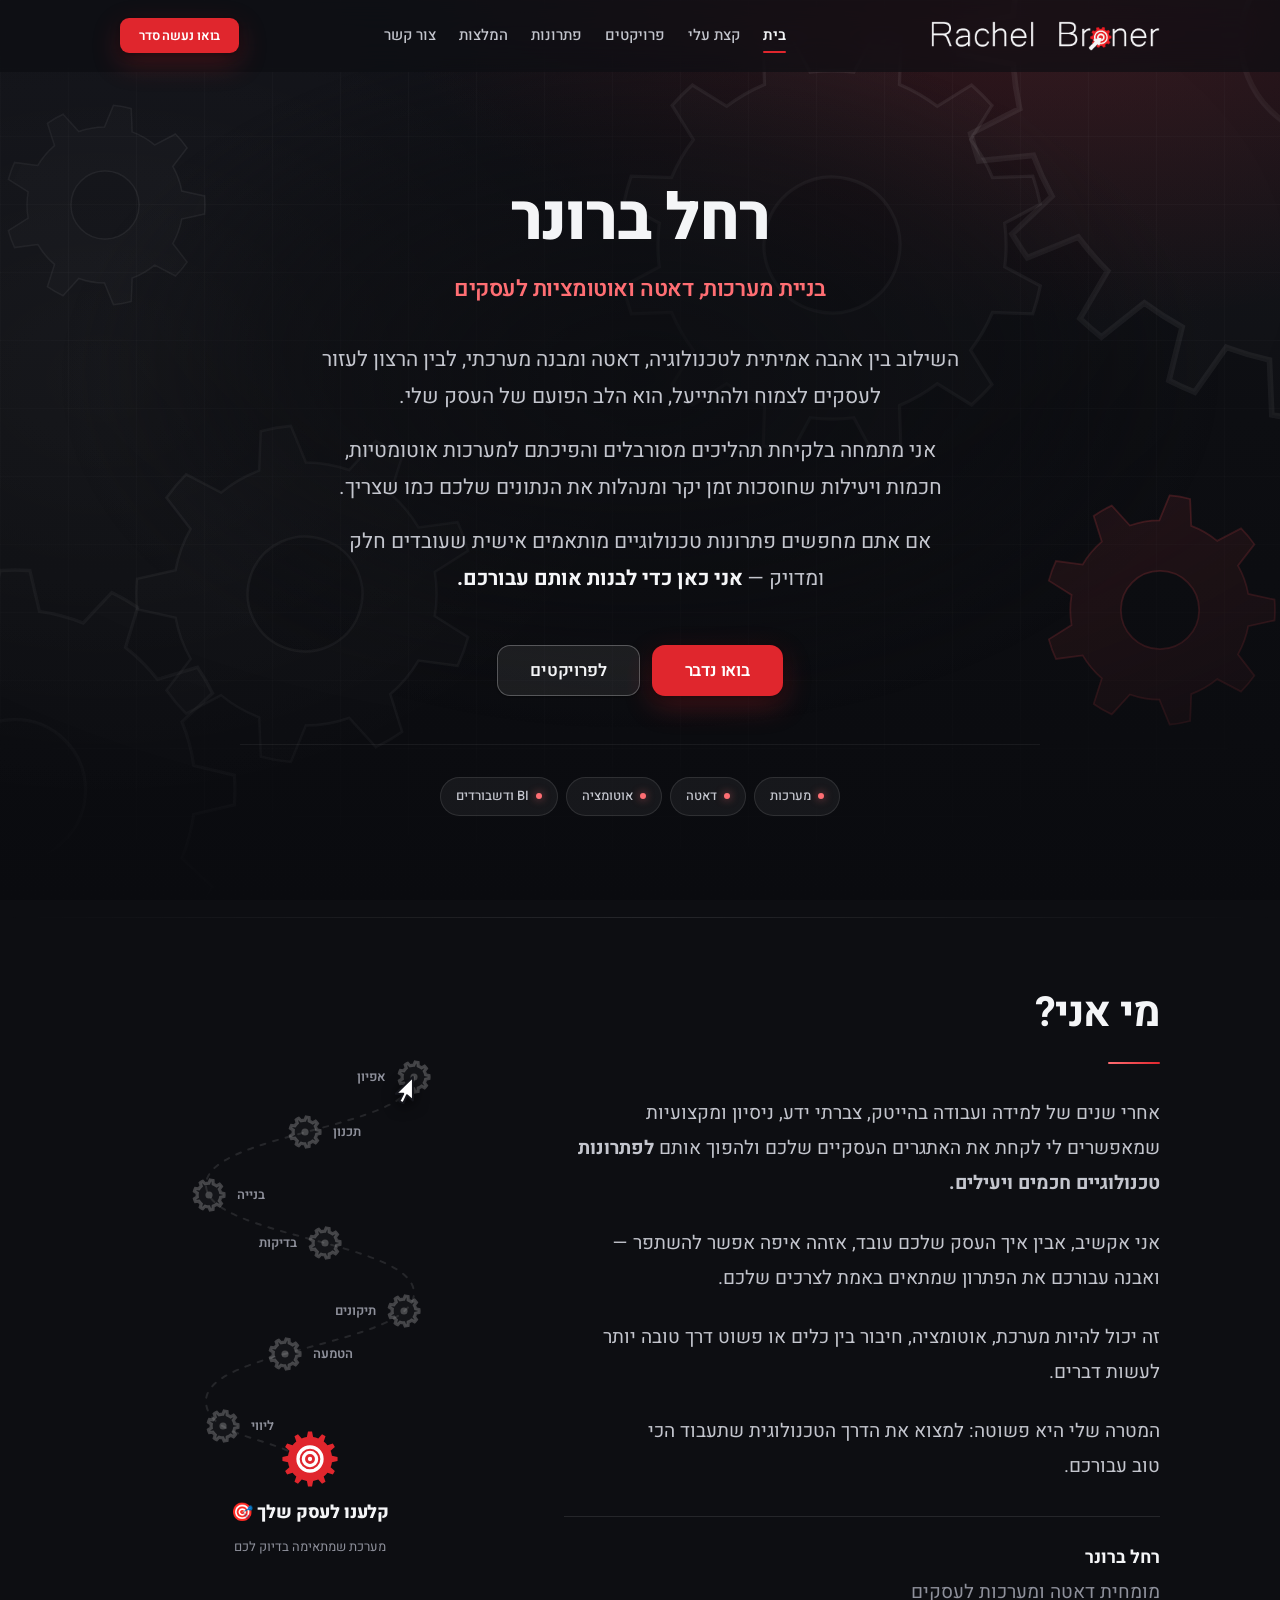
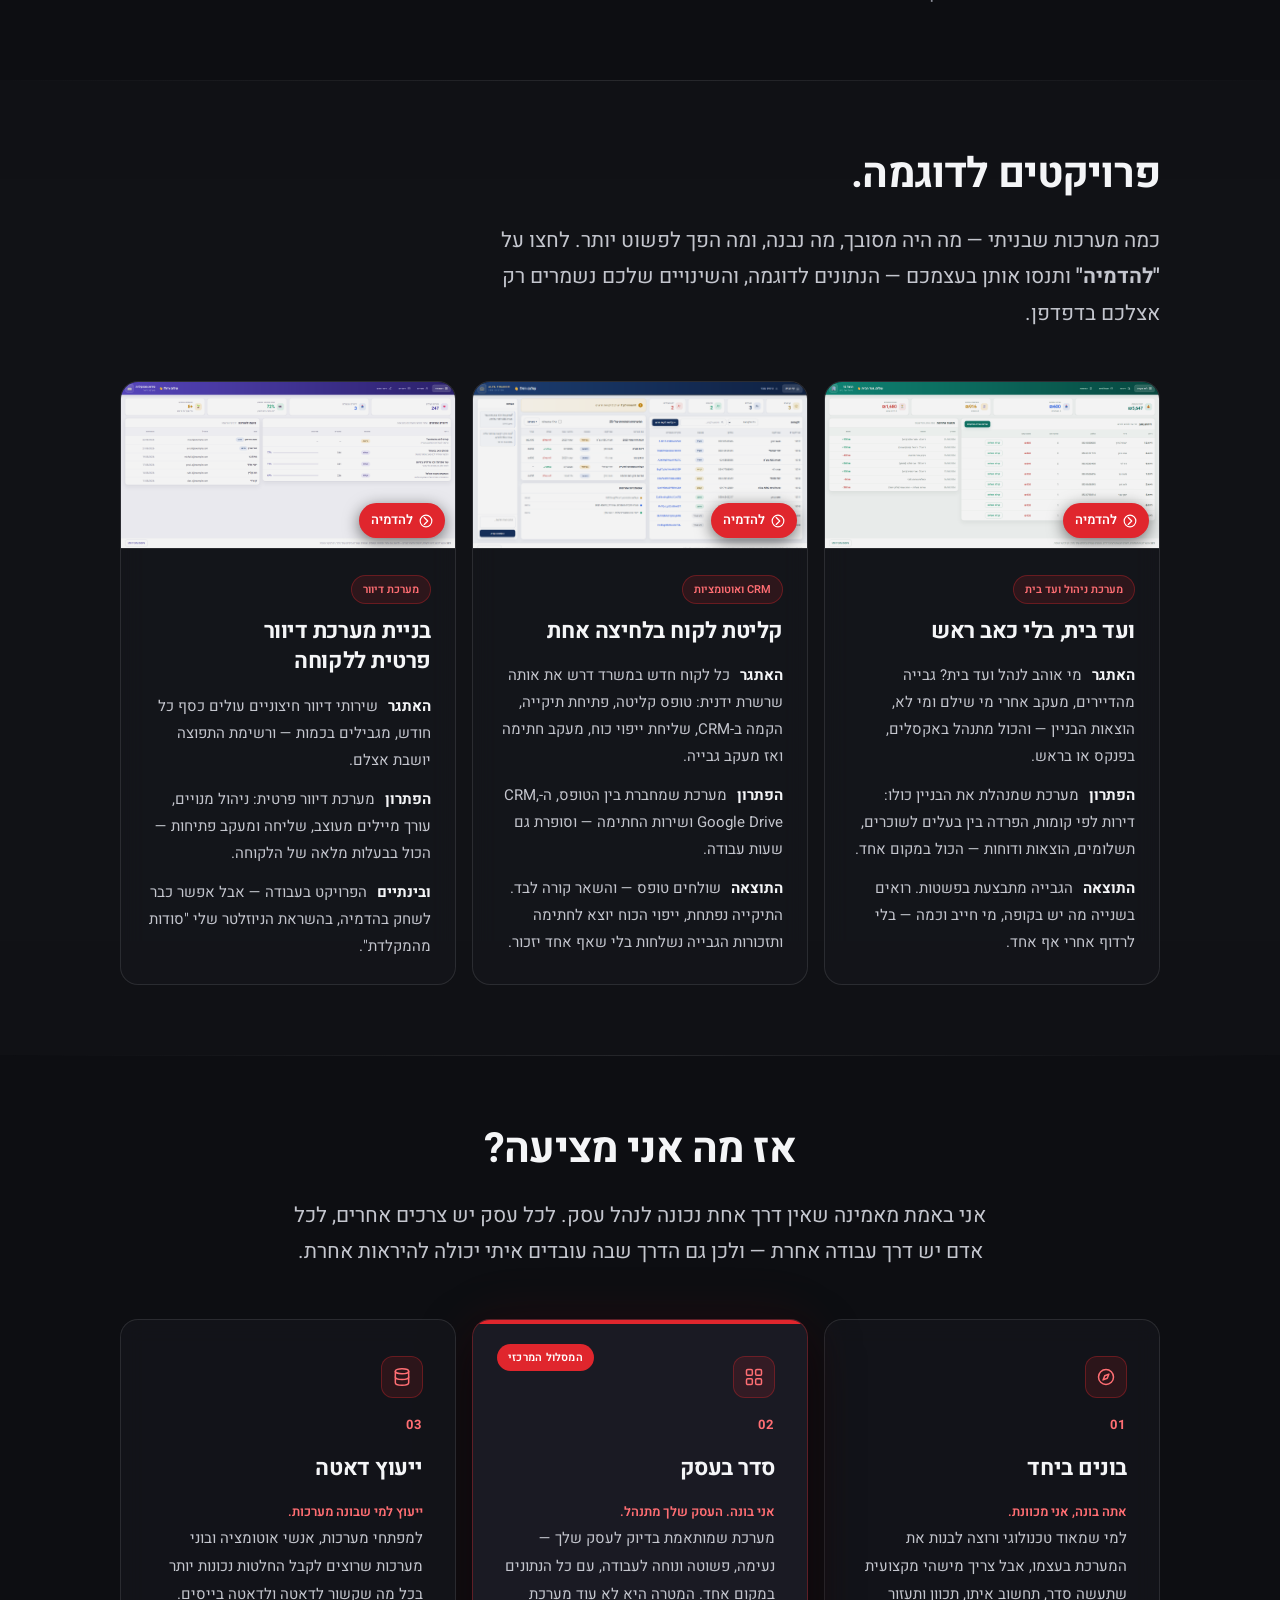
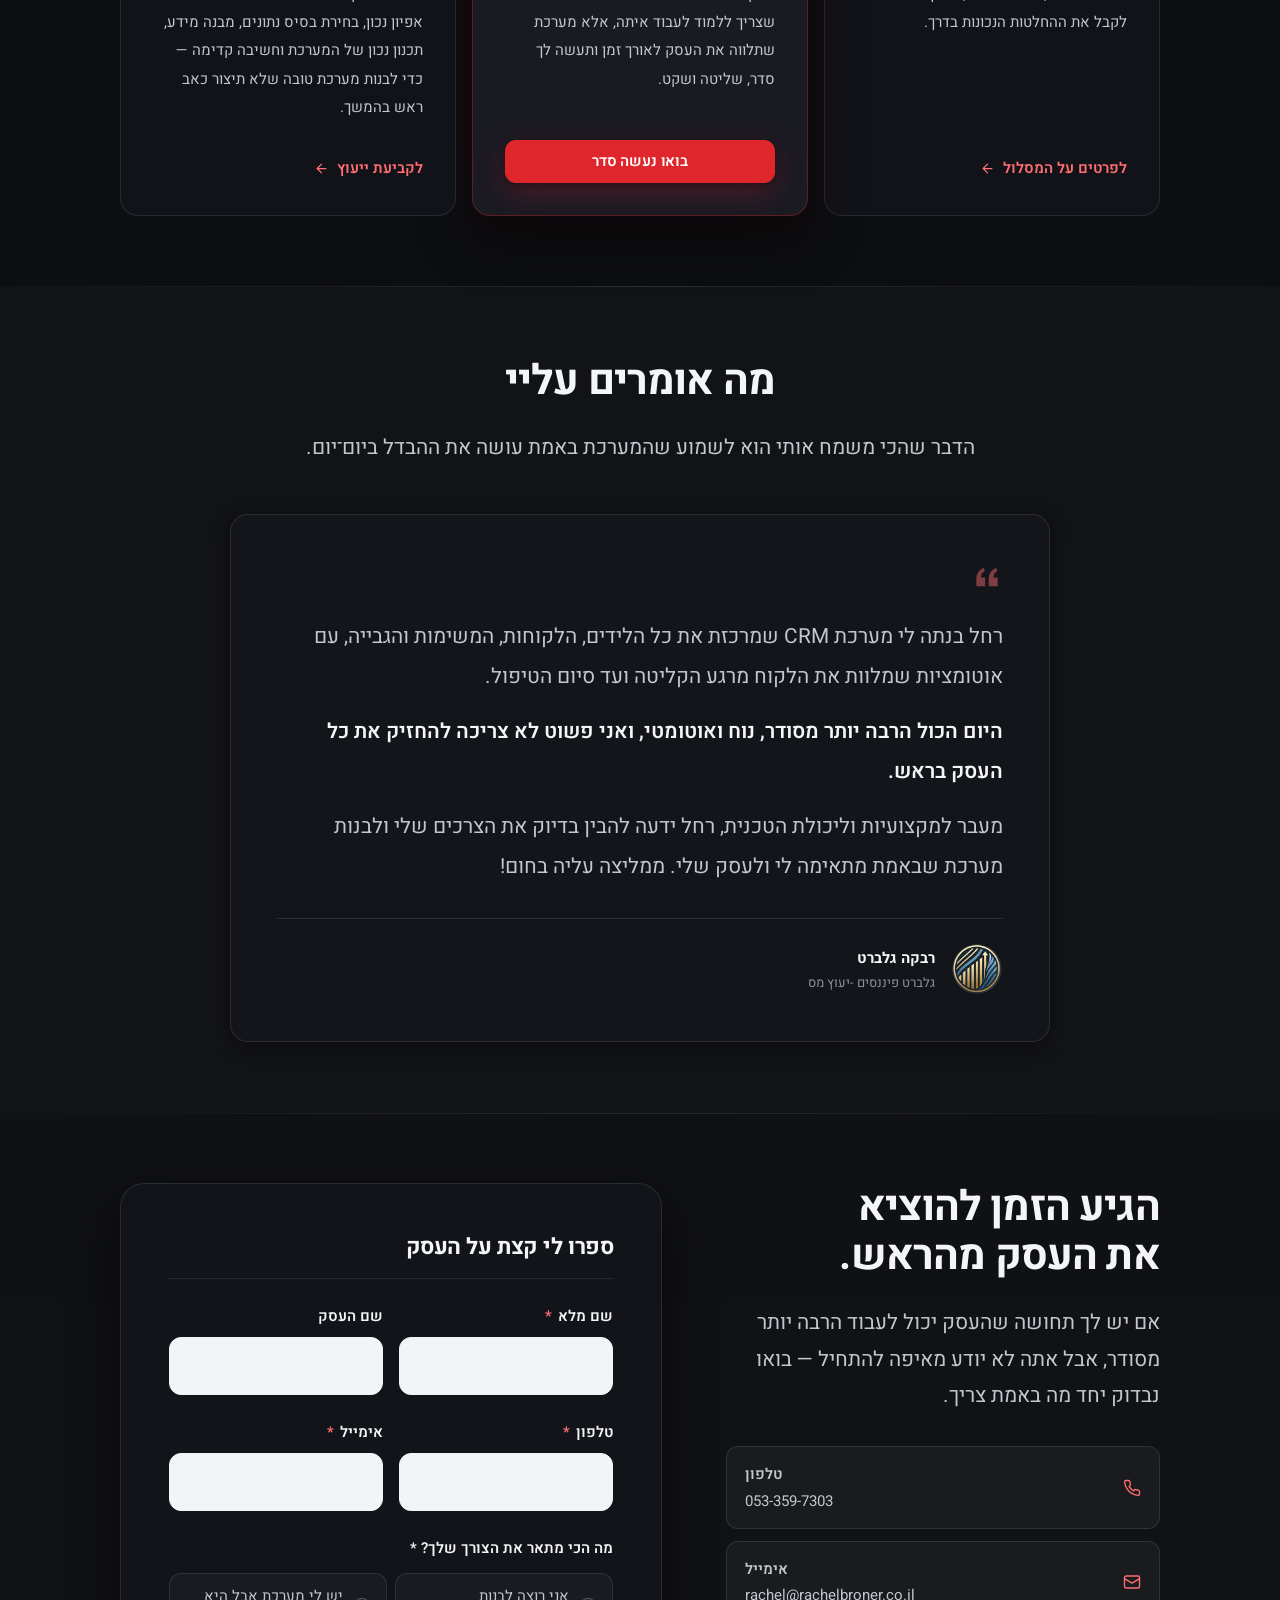
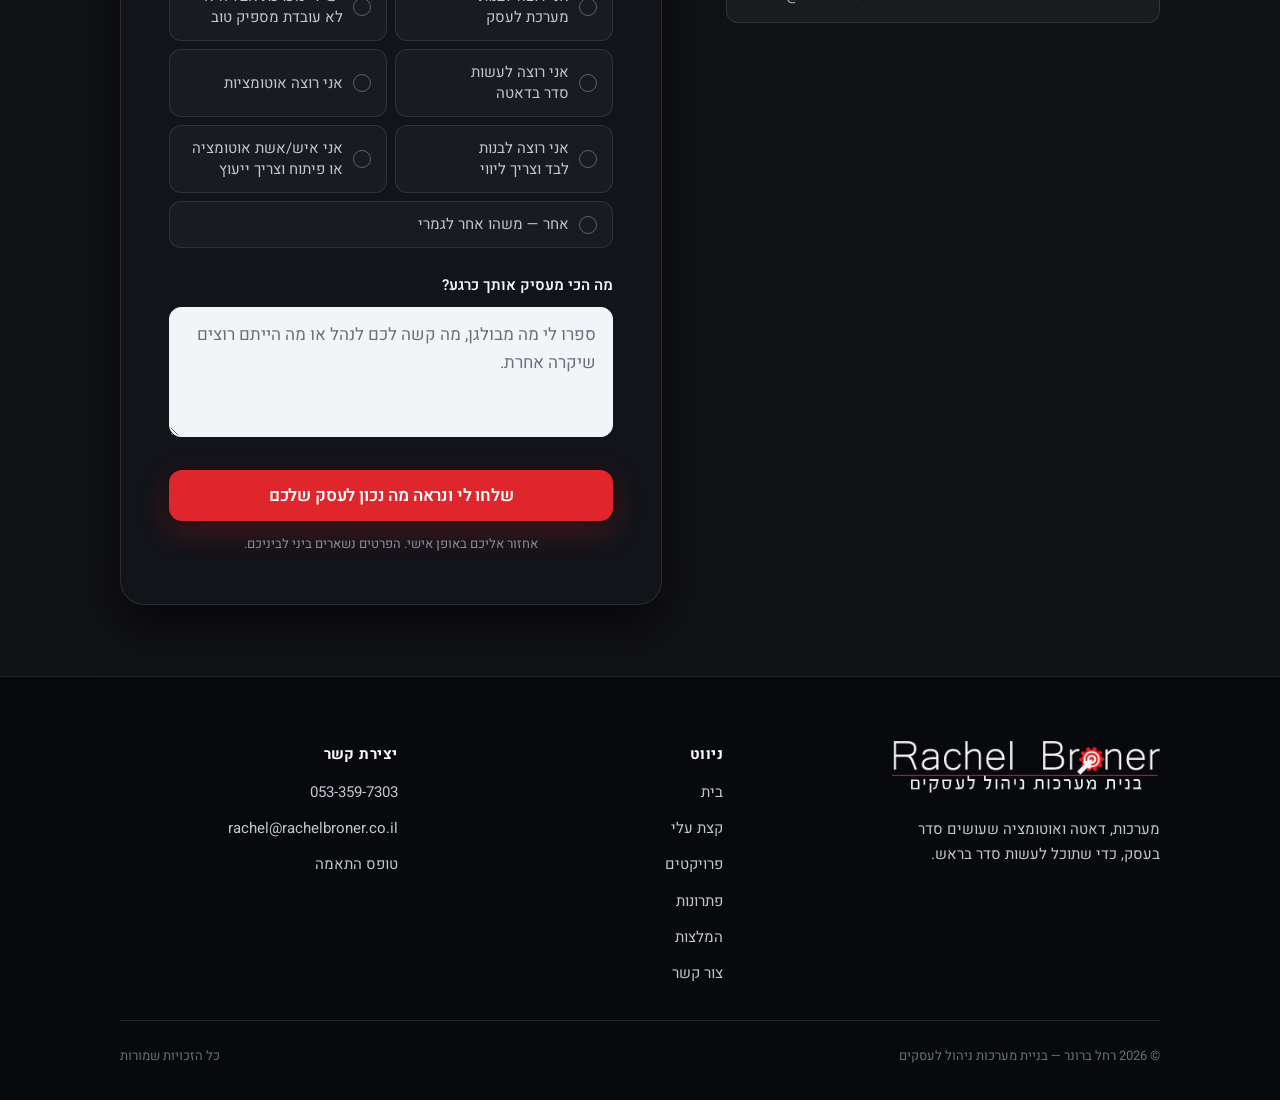
==== index.html @ ad130e60 "אנימציית מסע העבודה בסקשן מי אני הסמן מהלוגו נוסע במסלול מתפתל בין שבע תחנות, כל אחת במסגרת גלגל שינ" ====
<!DOCTYPE html>
<html lang="he" dir="rtl">
<head>
<meta charset="utf-8">
<meta name="viewport" content="width=device-width, initial-scale=1">

<title>רחל ברונר | בניית מערכות ניהול, דאטה ואוטומציה לעסקים</title>
<meta name="description" content="רחל ברונר – בניית מערכות ניהול לעסקים. מערכות מותאמות אישית, CRM, תכנון דאטה, BI ודשבורדים, אוטומציות ואינטגרציות – עם דגש על סדר, יעילות וצמיחה.">
<meta name="author" content="רחל ברונר">
<meta name="theme-color" content="#0D0E12">

<!-- כתובת האתר. הכתובת הקנונית היא בלי www — www מפנה אליה אוטומטית (ראו קובץ CNAME). -->
<link rel="canonical" href="https://rachelbroner.co.il/">

<!-- Open Graph — כתובות מלאות בכוונה: רוב הרשתות לא טוענות נתיב יחסי -->
<meta property="og:type" content="website">
<meta property="og:locale" content="he_IL">
<meta property="og:site_name" content="רחל ברונר">
<meta property="og:title" content="רחל ברונר | בניית מערכות ניהול, דאטה ואוטומציה לעסקים">
<meta property="og:description" content="אני עושה סדר בעסק, כדי לעשות סדר בראש. מערכות, דאטה ואוטומציה שנבנים נכון מבפנים.">
<meta property="og:url" content="https://rachelbroner.co.il/">
<meta property="og:image" content="https://rachelbroner.co.il/assets/og-image.png">
<meta property="og:image:width" content="1200">
<meta property="og:image:height" content="630">
<meta name="twitter:card" content="summary_large_image">

<link rel="icon" href="assets/favicon.png" type="image/png">
<link rel="apple-touch-icon" href="assets/favicon.png">

<link rel="preconnect" href="https://fonts.googleapis.com">
<link rel="preconnect" href="https://fonts.gstatic.com" crossorigin>
<link href="https://fonts.googleapis.com/css2?family=Heebo:wght@300;400;500;600;700;800&display=swap" rel="stylesheet">

<link rel="stylesheet" href="css/tokens.css">
<link rel="stylesheet" href="css/base.css">
<link rel="stylesheet" href="css/components.css">
<link rel="stylesheet" href="css/sections.css">

<script type="application/ld+json">
{
  "@context": "https://schema.org",
  "@type": "ProfessionalService",
  "name": "רחל ברונר",
  "url": "https://rachelbroner.co.il/",
  "description": "בניית מערכות ניהול לעסקים. מערכות מותאמות אישית, CRM, תכנון דאטה, BI, אוטומציות ואינטגרציות.",
  "areaServed": "IL",
  "availableLanguage": "he",
  "founder": { "@type": "Person", "name": "רחל ברונר", "jobTitle": "מומחית דאטה ומערכות לעסקים" },
  "telephone": "+972-53-359-7303",
  "email": "rachel@rachelbroner.co.il"
}
</script>
</head>

<body>

<a class="skip-link" href="#main">דילוג לתוכן הראשי</a>

<!-- ==========================================================================
     גלגלי השיניים שברקע — דקורציה בלבד (aria-hidden).
     שני זוגות משוננים: בכל זוג יחס המהירויות הוא הפוך ליחס מספר השיניים
     והכיוונים מנוגדים, בדיוק כמו במנגנון אמיתי.
     כל הצורות ממורכזות ב-0,0 ולכן הסיבוב הוא סביב מרכז הגלגל.
     ========================================================================== -->
<div class="gears" aria-hidden="true">
  <svg class="gears__svg" viewBox="0 0 1440 900" preserveAspectRatio="xMidYMid slice" focusable="false">
    <defs>
      <path id="gear-lg" d="M83.56,-8.56L99.87,-5.10A100,100 0 0 1 99.87,5.10L83.56,8.56A84,84 0 0 1 80.48,24.07L94.22,33.50A100,100 0 0 1 90.31,42.93L73.93,39.89A84,84 0 0 1 65.14,53.03L74.23,67.01A100,100 0 0 1 67.01,74.23L53.03,65.14A84,84 0 0 1 39.89,73.93L42.93,90.31A100,100 0 0 1 33.50,94.22L24.07,80.48A84,84 0 0 1 8.56,83.56L5.10,99.87A100,100 0 0 1 -5.10,99.87L-8.56,83.56A84,84 0 0 1 -24.07,80.48L-33.50,94.22A100,100 0 0 1 -42.93,90.31L-39.89,73.93A84,84 0 0 1 -53.03,65.14L-67.01,74.23A100,100 0 0 1 -74.23,67.01L-65.14,53.03A84,84 0 0 1 -73.93,39.89L-90.31,42.93A100,100 0 0 1 -94.22,33.50L-80.48,24.07A84,84 0 0 1 -83.56,8.56L-99.87,5.10A100,100 0 0 1 -99.87,-5.10L-83.56,-8.56A84,84 0 0 1 -80.48,-24.07L-94.22,-33.50A100,100 0 0 1 -90.31,-42.93L-73.93,-39.89A84,84 0 0 1 -65.14,-53.03L-74.23,-67.01A100,100 0 0 1 -67.01,-74.23L-53.03,-65.14A84,84 0 0 1 -39.89,-73.93L-42.93,-90.31A100,100 0 0 1 -33.50,-94.22L-24.07,-80.48A84,84 0 0 1 -8.56,-83.56L-5.10,-99.87A100,100 0 0 1 5.10,-99.87L8.56,-83.56A84,84 0 0 1 24.07,-80.48L33.50,-94.22A100,100 0 0 1 42.93,-90.31L39.89,-73.93A84,84 0 0 1 53.03,-65.14L67.01,-74.23A100,100 0 0 1 74.23,-67.01L65.14,-53.03A84,84 0 0 1 73.93,-39.89L90.31,-42.93A100,100 0 0 1 94.22,-33.50L80.48,-24.07A84,84 0 0 1 83.56,-8.56ZM30,0A30,30 0 1 0 -30,0A30,30 0 1 0 30,0Z"/>
      <path id="gear-md" d="M81.24,-11.13L99.77,-6.80A100,100 0 0 1 99.77,6.80L81.24,11.13A82,82 0 0 1 75.92,30.98L89.80,43.99A100,100 0 0 1 83.00,55.77L64.79,50.26A82,82 0 0 1 50.26,64.79L55.77,83.00A100,100 0 0 1 43.99,89.80L30.98,75.92A82,82 0 0 1 11.13,81.24L6.80,99.77A100,100 0 0 1 -6.80,99.77L-11.13,81.24A82,82 0 0 1 -30.98,75.92L-43.99,89.80A100,100 0 0 1 -55.77,83.00L-50.26,64.79A82,82 0 0 1 -64.79,50.26L-83.00,55.77A100,100 0 0 1 -89.80,43.99L-75.92,30.98A82,82 0 0 1 -81.24,11.13L-99.77,6.80A100,100 0 0 1 -99.77,-6.80L-81.24,-11.13A82,82 0 0 1 -75.92,-30.98L-89.80,-43.99A100,100 0 0 1 -83.00,-55.77L-64.79,-50.26A82,82 0 0 1 -50.26,-64.79L-55.77,-83.00A100,100 0 0 1 -43.99,-89.80L-30.98,-75.92A82,82 0 0 1 -11.13,-81.24L-6.80,-99.77A100,100 0 0 1 6.80,-99.77L11.13,-81.24A82,82 0 0 1 30.98,-75.92L43.99,-89.80A100,100 0 0 1 55.77,-83.00L50.26,-64.79A82,82 0 0 1 64.79,-50.26L83.00,-55.77A100,100 0 0 1 89.80,-43.99L75.92,-30.98A82,82 0 0 1 81.24,-11.13ZM32,0A32,32 0 1 0 -32,0A32,32 0 1 0 32,0Z"/>
      <path id="gear-sm" d="M76.72,-14.08L99.59,-9.06A100,100 0 0 1 99.59,9.06L76.72,14.08A78,78 0 0 1 67.82,38.53L82.11,57.07A100,100 0 0 1 70.46,70.96L49.72,60.10A78,78 0 0 1 27.19,73.11L26.22,96.50A100,100 0 0 1 8.37,99.65L-0.54,78.00A78,78 0 0 1 -26.17,73.48L-41.95,90.78A100,100 0 0 1 -57.64,81.71L-50.55,59.40A78,78 0 0 1 -67.28,39.47L-90.48,42.58A100,100 0 0 1 -96.68,25.54L-76.91,13.01A78,78 0 0 1 -76.91,-13.01L-96.68,-25.54A100,100 0 0 1 -90.48,-42.58L-67.28,-39.47A78,78 0 0 1 -50.55,-59.40L-57.64,-81.71A100,100 0 0 1 -41.95,-90.78L-26.17,-73.48A78,78 0 0 1 -0.54,-78.00L8.37,-99.65A100,100 0 0 1 26.22,-96.50L27.19,-73.11A78,78 0 0 1 49.72,-60.10L70.46,-70.96A100,100 0 0 1 82.11,-57.07L67.82,-38.53A78,78 0 0 1 76.72,-14.08ZM34,0A34,34 0 1 0 -34,0A34,34 0 1 0 34,0Z"/>
      <path id="gear-xl" d="M85.76,-6.38L99.93,-3.71A100,100 0 0 1 99.93,3.71L85.76,6.38A86,86 0 0 1 84.09,18.04L96.93,24.59A100,100 0 0 1 94.84,31.72L80.49,30.28A86,86 0 0 1 75.60,41.00L86.07,50.90A100,100 0 0 1 82.06,57.15L68.70,51.73A86,86 0 0 1 60.98,60.64L68.25,73.09A100,100 0 0 1 62.64,77.95L51.34,68.99A86,86 0 0 1 41.43,75.36L44.89,89.36A100,100 0 0 1 38.14,92.44L29.82,80.66A86,86 0 0 1 18.52,83.98L17.90,98.39A100,100 0 0 1 10.55,99.44L5.89,85.80A86,86 0 0 1 -5.89,85.80L-10.55,99.44A100,100 0 0 1 -17.90,98.39L-18.52,83.98A86,86 0 0 1 -29.82,80.66L-38.14,92.44A100,100 0 0 1 -44.89,89.36L-41.43,75.36A86,86 0 0 1 -51.34,68.99L-62.64,77.95A100,100 0 0 1 -68.25,73.09L-60.98,60.64A86,86 0 0 1 -68.70,51.73L-82.06,57.15A100,100 0 0 1 -86.07,50.90L-75.60,41.00A86,86 0 0 1 -80.49,30.28L-94.84,31.72A100,100 0 0 1 -96.93,24.59L-84.09,18.04A86,86 0 0 1 -85.76,6.38L-99.93,3.71A100,100 0 0 1 -99.93,-3.71L-85.76,-6.38A86,86 0 0 1 -84.09,-18.04L-96.93,-24.59A100,100 0 0 1 -94.84,-31.72L-80.49,-30.28A86,86 0 0 1 -75.60,-41.00L-86.07,-50.90A100,100 0 0 1 -82.06,-57.15L-68.70,-51.73A86,86 0 0 1 -60.98,-60.64L-68.25,-73.09A100,100 0 0 1 -62.64,-77.95L-51.34,-68.99A86,86 0 0 1 -41.43,-75.36L-44.89,-89.36A100,100 0 0 1 -38.14,-92.44L-29.82,-80.66A86,86 0 0 1 -18.52,-83.98L-17.90,-98.39A100,100 0 0 1 -10.55,-99.44L-5.89,-85.80A86,86 0 0 1 5.89,-85.80L10.55,-99.44A100,100 0 0 1 17.90,-98.39L18.52,-83.98A86,86 0 0 1 29.82,-80.66L38.14,-92.44A100,100 0 0 1 44.89,-89.36L41.43,-75.36A86,86 0 0 1 51.34,-68.99L62.64,-77.95A100,100 0 0 1 68.25,-73.09L60.98,-60.64A86,86 0 0 1 68.70,-51.73L82.06,-57.15A100,100 0 0 1 86.07,-50.90L75.60,-41.00A86,86 0 0 1 80.49,-30.28L94.84,-31.72A100,100 0 0 1 96.93,-24.59L84.09,-18.04A86,86 0 0 1 85.76,-6.38ZM26,0A26,26 0 1 0 -26,0A26,26 0 1 0 26,0Z"/>
    </defs>

    <!-- זוג עליון־ימני: 22 שיניים מול 12. יחס 22:12 → 55 שניות מול 30 -->
    <g transform="translate(1420 40) scale(3.81)">
      <use class="gear" href="#gear-xl" style="--spin:55s"/>
    </g>
    <g transform="translate(912 245) rotate(15) scale(2.123)">
      <use class="gear gear--rev" href="#gear-md" style="--spin:30s"/>
    </g>

    <!-- זוג תחתון־שמאלי: 12 שיניים מול 9. יחס 12:9 → 40 שניות מול 30 -->
    <g transform="translate(95 790) scale(2.2)">
      <use class="gear" href="#gear-md" style="--spin:40s"/>
    </g>
    <g transform="translate(385 594) rotate(20) scale(1.687)">
      <use class="gear gear--rev" href="#gear-sm" style="--spin:30s"/>
    </g>

    <!-- גלגלים בודדים לאיזון הקומפוזיציה -->
    <g transform="translate(1240 610) scale(1.15)">
      <use class="gear gear--accent gear--rev" href="#gear-sm" style="--spin:26s"/>
    </g>
    <g transform="translate(185 205) scale(1)">
      <use class="gear" href="#gear-sm" style="--spin:22s"/>
    </g>
  </svg>
</div>

<!-- ==========================================================================
     ניווט
     ========================================================================== -->
<header class="nav" id="nav">
  <div class="container nav__inner">

    <a class="brand" href="#top" aria-label="רחל ברונר, לראש הדף">
      <!-- בניווט: שורת השם בלבד. עם התת-כותרת היא הייתה מתרנדרת ב-~7px, מתחת לסף קריאות.
           גרסה בהירה — הטקסט השחור של הלוגו המקורי נבלע ברקע הכהה. -->
      <img class="brand__logo" src="assets/logo-name-light.png"
           alt="רחל ברונר" width="618" height="81">
    </a>

    <nav class="nav__links" aria-label="ניווט ראשי">
      <a class="nav__link" href="#top">בית</a>
      <a class="nav__link" href="#about">קצת עלי</a>
      <a class="nav__link" href="#work">פרויקטים</a>
      <a class="nav__link" href="#solutions">פתרונות</a>
      <a class="nav__link" href="#testimonials">המלצות</a>
      <a class="nav__link" href="#contact">צור קשר</a>
    </nav>

    <a class="btn btn--primary btn--sm nav__cta" href="#contact">בואו נעשה סדר</a>

    <button class="nav__toggle" id="navToggle" type="button"
            aria-expanded="false" aria-controls="mobileMenu" aria-label="פתיחת תפריט">
      <span></span><span></span><span></span>
    </button>

  </div>
</header>

<!-- תפריט מובייל -->
<div class="mobile-menu" id="mobileMenu">
  <nav aria-label="ניווט מובייל">
    <a class="mobile-menu__link" href="#top">בית</a>
    <a class="mobile-menu__link" href="#about">קצת עלי</a>
    <a class="mobile-menu__link" href="#work">פרויקטים</a>
    <a class="mobile-menu__link" href="#solutions">פתרונות</a>
    <a class="mobile-menu__link" href="#testimonials">המלצות</a>
    <a class="mobile-menu__link" href="#contact">צור קשר</a>
  </nav>
  <a class="btn btn--primary btn--lg btn--block" href="#contact">בואו נעשה סדר</a>
</div>

<main id="main">

<!-- ==========================================================================
     בית — Hero
     הסלוגן ירד בינתיים (הלקוחה מחפשת משפט חדש). השם הוא הכותרת.
     ========================================================================== -->
<section class="hero" id="top">
  <div class="container hero__inner">

    <h1 class="reveal">רחל ברונר</h1>

    <p class="hero__role reveal" data-delay="1">בניית מערכות, דאטה ואוטומציות לעסקים</p>

    <div class="hero__sub reveal" data-delay="2">
      <p>
        השילוב בין אהבה אמיתית לטכנולוגיה, דאטה ומבנה מערכתי, לבין הרצון לעזור
        לעסקים לצמוח ולהתייעל, הוא הלב הפועם של העסק שלי.
      </p>
      <p>
        אני מתמחה בלקיחת תהליכים מסורבלים והפיכתם למערכות אוטומטיות, חכמות ויעילות
        שחוסכות זמן יקר ומנהלות את הנתונים שלכם כמו שצריך.
      </p>
      <p>
        אם אתם מחפשים פתרונות טכנולוגיים מותאמים אישית שעובדים חלק ומדויק —
        <strong>אני כאן כדי לבנות אותם עבורכם.</strong>
      </p>
    </div>

    <div class="hero__actions reveal" data-delay="3">
      <a class="btn btn--primary btn--lg" href="#contact">בואו נדבר</a>
      <a class="btn btn--ghost btn--lg" href="#work">לפרויקטים</a>
    </div>

    <ul class="hero__chips reveal" data-delay="4">
      <li class="chip"><span class="chip__dot"></span>מערכות</li>
      <li class="chip"><span class="chip__dot"></span>דאטה</li>
      <li class="chip"><span class="chip__dot"></span>אוטומציה</li>
      <li class="chip"><span class="chip__dot"></span>BI ודשבורדים</li>
    </ul>

  </div>
</section>

<!-- ==========================================================================
     קצת עלי
     ========================================================================== -->
<section class="section" id="about">
  <div class="container">
    <div class="about">

      <div class="about__text reveal">
        <h2>מי אני?</h2>
        <hr class="rule">
        <div style="margin-top:var(--sp-6)">
          <p>
            אחרי שנים של למידה ועבודה בהייטק, צברתי ידע, ניסיון ומקצועיות שמאפשרים לי
            לקחת את האתגרים העסקיים שלכם ולהפוך אותם
            <strong>לפתרונות טכנולוגיים חכמים ויעילים.</strong>
          </p>
          <p>
            אני אקשיב, אבין איך העסק שלכם עובד, אזהה איפה אפשר להשתפר —
            ואבנה עבורכם את הפתרון שמתאים באמת לצרכים שלכם.
          </p>
          <p>
            זה יכול להיות מערכת, אוטומציה, חיבור בין כלים או פשוט דרך טובה יותר
            לעשות דברים.
          </p>
          <p>
            המטרה שלי היא פשוטה: למצוא את הדרך הטכנולוגית שתעבוד הכי טוב עבורכם.
          </p>
        </div>
        <p class="about__signature">
          <b>רחל ברונר</b>
          <span>מומחית דאטה ומערכות לעסקים</span>
        </p>
      </div>

      <!-- ==================================================================
           מסע העבודה — הסמן מהלוגו נוסע בין השלבים, וכל גלגל שיניים מתחיל
           להסתובב ברגע שהוא מגיע אליו. התחנות עצמן נבנות ב-main.js לפי
           נקודות אמיתיות על המסלול, כדי שהגלגל ישב עליו בדיוק.
           ================================================================== -->
      <div class="flow reveal" data-delay="1">
        <svg width="0" height="0" class="visually-hidden" aria-hidden="true"><defs>
          <linearGradient id="flowGrad" x1="0" y1="0" x2="0" y2="1">
            <stop offset="0%" stop-color="#FF6E73"/><stop offset="100%" stop-color="#E0262D"/>
          </linearGradient>
          <!-- סמן העכבר מהלוגו. הקצה שלו ב-0,0 -->
          <symbol id="curMark" viewBox="-14 -1 16 21">
            <path d="M0,0 L0,17 L-4.3,13.2 L-7,19 L-9.8,17.7 L-7,12.1 L-12.4,12.1 Z"
                  fill="#fff" stroke="#15161C" stroke-width="1.4" stroke-linejoin="round"/>
          </symbol>
          <!-- הסמל מהלוגו: גלגל שיניים אדום עם מטרה במרכז -->
          <symbol id="hitMark" viewBox="0 0 100 100">
            <path fill="#E0262D" d="M86.63,44.79L95.88,46.63A46,46 0 0 1 95.88,53.37L86.63,55.21A37,37 0 0 1 84.33,63.80L91.41,70.02A46,46 0 0 1 88.05,75.86L79.12,72.83A37,37 0 0 1 72.83,79.12L75.86,88.05A46,46 0 0 1 70.02,91.41L63.80,84.33A37,37 0 0 1 55.21,86.63L53.37,95.88A46,46 0 0 1 46.63,95.88L44.79,86.63A37,37 0 0 1 36.20,84.33L29.98,91.41A46,46 0 0 1 24.14,88.05L27.17,79.12A37,37 0 0 1 20.88,72.83L11.95,75.86A46,46 0 0 1 8.59,70.02L15.67,63.80A37,37 0 0 1 13.37,55.21L4.12,53.37A46,46 0 0 1 4.12,46.63L13.37,44.79A37,37 0 0 1 15.67,36.20L8.59,29.98A46,46 0 0 1 11.95,24.14L20.88,27.17A37,37 0 0 1 27.17,20.88L24.14,11.95A46,46 0 0 1 29.98,8.59L36.20,15.67A37,37 0 0 1 44.79,13.37L46.63,4.12A46,46 0 0 1 53.37,4.12L55.21,13.37A37,37 0 0 1 63.80,15.67L70.02,8.59A46,46 0 0 1 75.86,11.95L72.83,20.88A37,37 0 0 1 79.12,27.17L88.05,24.14A46,46 0 0 1 91.41,29.98L84.33,36.20A37,37 0 0 1 86.63,44.79Z"/>
            <g transform="translate(50 50)">
              <circle r="20" fill="none" stroke="#fff" stroke-width="5.5"/>
              <circle r="11" fill="none" stroke="#fff" stroke-width="5.5"/>
              <circle r="3.6" fill="#fff"/>
            </g>
          </symbol>
        </defs></svg>

        <div class="flow__stage" id="flowStage">
          <svg class="flow__svg" viewBox="0 0 360 520" preserveAspectRatio="xMidYMid meet" aria-hidden="true">
            <path class="flow__track" d="M 284 38 C 284 90, 76 94, 76 146 C 76 198, 284 202, 284 254 C 284 306, 76 310, 76 362 C 76 406, 180 398, 180 436"/>
            <path class="flow__prog" id="flowPath" d="M 284 38 C 284 90, 76 94, 76 146 C 76 198, 284 202, 284 254 C 284 306, 76 310, 76 362 C 76 406, 180 398, 180 436"/>
          </svg>

          <div class="flow__cursor" aria-hidden="true"><svg class="flow__cur"><use href="#curMark"/></svg></div>

          <div class="flow__fin">
            <span class="flow__mark" aria-hidden="true">
              <span class="flow__pulse"></span>
              <svg><use href="#hitMark"/></svg>
            </span>
            <b>קלענו לעסק שלך 🎯</b>
            <span class="flow__sub">מערכת שמתאימה בדיוק לכם</span>
          </div>
        </div>
      </div>

    </div>
  </div>
</section>

<!-- ==========================================================================
     פרויקטים
     יושב לפני "פתרונות" בכוונה: ההוכחה שהמערכות עובדות באה לפני ההצעה.
     שלושת הכרטיסים פותחים הדמיה חיה בלייטבוקס (ראו התיקייה demos/).
     ========================================================================== -->
<section class="section section--soft" id="work">
  <div class="container">

    <div class="section-head reveal">
      <h2>פרויקטים לדוגמה.</h2>
      <p class="lead">
        כמה מערכות שבניתי — מה היה מסובך, מה נבנה, ומה הפך לפשוט יותר.
        לחצו על <strong>"להדמיה"</strong> ותנסו אותן בעצמכם — הנתונים לדוגמה, והשינויים שלכם נשמרים רק אצלכם בדפדפן.
      </p>
    </div>

    <div class="projects">

      <!-- ===== פרויקט 1 — ועד בית (הדמיה חיה, נפתחת ב-iframe) ===== -->
      <article class="card project reveal">
        <button class="project__media" type="button"
                data-demo="demos/vaad-bayit.html"
                data-caption="מערכת ניהול ועד בית — הדמיה אינטראקטיבית: גבייה, דיירים, הוצאות. נתונים לדוגמה"
                aria-label="פתיחת הדמיה אינטראקטיבית של מערכת ועד הבית">
          <img src="assets/projects/project-1.png"
               alt="לוח הבקרה של מערכת ועד הבית: יתרת קופה, גבייה חודשית, חובות פתוחים וטבלת דירות בחוב"
               loading="lazy" width="1832" height="912">
          <span class="project__zoom-hint">
            <svg viewBox="0 0 24 24" fill="none" stroke="currentColor" stroke-width="2" stroke-linecap="round" stroke-linejoin="round" aria-hidden="true">
              <path d="m9 18 6-6-6-6"/><circle cx="12" cy="12" r="10"/>
            </svg>
            להדמיה
          </span>
        </button>
        <div class="project__body">
          <span class="project__type">מערכת ניהול ועד בית</span>
          <h3 class="card__title">ועד בית, בלי כאב ראש</h3>
          <div class="project__rows">
            <div>
              <p class="project__row-label">האתגר</p>
              <p class="project__row-text">מי אוהב לנהל ועד בית? גבייה מהדיירים, מעקב אחרי מי שילם ומי לא, הוצאות הבניין — והכול מתנהל באקסלים, בפנקס או בראש.</p>
            </div>
            <div>
              <p class="project__row-label">הפתרון</p>
              <p class="project__row-text">מערכת שמנהלת את הבניין כולו: דירות לפי קומות, הפרדה בין בעלים לשוכרים, תשלומים, הוצאות ודוחות — הכול במקום אחד.</p>
            </div>
            <div>
              <p class="project__row-label">התוצאה</p>
              <p class="project__row-text"> הגבייה מתבצעת בפשטות. רואים בשנייה מה יש בקופה, מי חייב וכמה — בלי לרדוף אחרי אף אחד.</p>
            </div>
          </div>
        </div>
      </article>

      <!-- ===== פרויקט 2 — CRM ואוטומציות (הדמיה חיה, נפתחת ב-iframe) ===== -->
      <article class="card project reveal" data-delay="1">
        <button class="project__media" type="button"
                data-demo="demos/crm-finauto.html"
                data-caption="מערכת CRM ואוטומציות למשרד פיננסי — הדמיה אינטראקטיבית, נתונים לדוגמה"
                aria-label="פתיחת הדמיה אינטראקטיבית של מערכת ה-CRM והאוטומציות">
          <img src="assets/projects/project-2.png"
               alt="דשבורד מערכת ה-CRM: טבלת לקוחות, מדדי לקוחות לפי סטטוס, משימות פתוחות, הערות ולוג אוטומציות"
               loading="lazy" width="1400" height="720">
          <span class="project__zoom-hint">
            <svg viewBox="0 0 24 24" fill="none" stroke="currentColor" stroke-width="2" stroke-linecap="round" stroke-linejoin="round" aria-hidden="true">
              <path d="m9 18 6-6-6-6"/><circle cx="12" cy="12" r="10"/>
            </svg>
            להדמיה
          </span>
        </button>
        <div class="project__body">
          <span class="project__type">CRM ואוטומציות</span>
          <h3 class="card__title">קליטת לקוח בלחיצה אחת</h3>
          <div class="project__rows">
            <div>
              <p class="project__row-label">האתגר</p>
              <p class="project__row-text">כל לקוח חדש במשרד דרש את אותה שרשרת ידנית: טופס קליטה, פתיחת תיקייה, הקמה ב-CRM, שליחת ייפוי כוח, מעקב חתימה ואז מעקב גבייה.</p>
            </div>
            <div>
              <p class="project__row-label">הפתרון</p>
              <p class="project__row-text">מערכת שמחברת בין הטופס, ה-CRM, Google Drive ושירות החתימה — וסופרת גם שעות עבודה.</p>
            </div>
            <div>
              <p class="project__row-label">התוצאה</p>
              <p class="project__row-text">שולחים טופס — והשאר קורה לבד. התיקייה נפתחת, ייפוי הכוח יוצא לחתימה ותזכורות הגבייה נשלחות בלי שאף אחד יזכור.</p>
            </div>
          </div>
        </div>
      </article>

      <!-- ===== פרויקט 3 — מערכת דיוור (בעבודה; הדמיה מוקטנת להתרשמות) ===== -->
      <article class="card project reveal" data-delay="2">
        <button class="project__media" type="button"
                data-demo="demos/newsletter.html"
                data-caption="מערכת דיוור — הדמיה מוקטנת: מנויים, כתיבת דיוור ושליחה עם מעקב פתיחות. נתונים לדוגמה"
                aria-label="פתיחת הדמיה אינטראקטיבית של מערכת הדיוור">
          <img src="assets/projects/project-3.png"
               alt="דשבורד מערכת הדיוור: מנויים פעילים, דיוורים שנשלחו, אחוזי פתיחה ורשימת נרשמים אחרונים"
               loading="lazy" width="1832" height="912">
          <span class="project__zoom-hint">
            <svg viewBox="0 0 24 24" fill="none" stroke="currentColor" stroke-width="2" stroke-linecap="round" stroke-linejoin="round" aria-hidden="true">
              <path d="m9 18 6-6-6-6"/><circle cx="12" cy="12" r="10"/>
            </svg>
            להדמיה
          </span>
        </button>
        <div class="project__body">
          <span class="project__type">מערכת דיוור</span>
          <h3 class="card__title">בניית מערכת דיוור פרטית ללקוחה</h3>
          <div class="project__rows">
            <div>
              <p class="project__row-label">האתגר</p>
              <p class="project__row-text">שירותי דיוור חיצוניים עולים כסף כל חודש, מגבילים בכמות — ורשימת התפוצה יושבת אצלם.</p>
            </div>
            <div>
              <p class="project__row-label">הפתרון</p>
              <p class="project__row-text">מערכת דיוור פרטית: ניהול מנויים, עורך מיילים מעוצב, שליחה ומעקב פתיחות — הכול בבעלות מלאה של הלקוחה.</p>
            </div>
            <div>
              <p class="project__row-label">ובינתיים</p>
              <p class="project__row-text">הפרויקט בעבודה — אבל אפשר כבר לשחק בהדמיה, בהשראת הניוזלטר שלי "סודות מהמקלדת".</p>
            </div>
          </div>
        </div>
      </article>

    </div>

    <!-- להוספת פרויקט: שכפלו בלוק <article class="card project"> ועדכנו טקסט ותמונה. (הערה למפתח — לא מוצגת בעמוד) -->

  </div>
</section>

<!-- ==========================================================================
     פתרונות — שלוש דרכים לעבוד יחד
     ========================================================================== -->
<section class="section" id="solutions">
  <div class="container">

    <div class="section-head section-head--center reveal">
      <h2>אז מה אני מציעה?</h2>
      <p class="lead">
        אני באמת מאמינה שאין דרך אחת נכונה לנהל עסק.
        לכל עסק יש צרכים אחרים, לכל אדם יש דרך עבודה אחרת —
        ולכן גם הדרך שבה עובדים איתי יכולה להיראות אחרת.
      </p>
    </div>

    <div class="tracks">

      <article class="card card--hover track reveal">
        <span class="service__icon" aria-hidden="true">
          <svg viewBox="0 0 24 24" fill="none" stroke="currentColor" stroke-width="1.8" stroke-linecap="round" stroke-linejoin="round">
            <circle cx="12" cy="12" r="9"/>
            <path d="m15.5 8.5-2 5-5 2 2-5 5-2Z"/>
          </svg>
        </span>
        <span class="card__num">01</span>
        <h3 class="card__title">בונים ביחד</h3>
        <p class="track__for">אתה בונה, אני מכוונת.</p>
        <p class="card__text">
          למי שמאוד טכנולוגי ורוצה לבנות את המערכת בעצמו, אבל צריך מישהי מקצועית
          שתעשה סדר, תחשוב איתו, תכוון ותעזור לקבל את ההחלטות הנכונות בדרך.
        </p>
        <div class="track__cta">
          <a class="link-arrow" href="#contact">
            לפרטים על המסלול
            <svg width="15" height="15" viewBox="0 0 24 24" fill="none" stroke="currentColor" stroke-width="2" stroke-linecap="round" stroke-linejoin="round" aria-hidden="true"><path d="M19 12H5M12 19l-7-7 7-7"/></svg>
          </a>
        </div>
      </article>

      <article class="card card--hover track track--featured reveal" data-delay="1">
        <span class="track__badge">המסלול המרכזי</span>
        <span class="service__icon" aria-hidden="true">
          <svg viewBox="0 0 24 24" fill="none" stroke="currentColor" stroke-width="1.8" stroke-linecap="round" stroke-linejoin="round">
            <rect x="3" y="3" width="7" height="7" rx="1.5"/><rect x="14" y="3" width="7" height="7" rx="1.5"/>
            <rect x="3" y="14" width="7" height="7" rx="1.5"/><rect x="14" y="14" width="7" height="7" rx="1.5"/>
          </svg>
        </span>
        <span class="card__num">02</span>
        <h3 class="card__title">סדר בעסק</h3>
        <p class="track__for">אני בונה. העסק שלך מתנהל.</p>
        <p class="card__text">
          מערכת שמותאמת בדיוק לעסק שלך — נעימה, פשוטה ונוחה לעבודה,
          עם כל הנתונים במקום אחד.
          המטרה היא לא עוד מערכת שצריך ללמוד לעבוד איתה, אלא מערכת שתלווה את העסק
          לאורך זמן ותעשה לך סדר, שליטה ושקט.
        </p>
        <div class="track__cta">
          <a class="btn btn--primary btn--block" href="#contact">בואו נעשה סדר</a>
        </div>
      </article>

      <article class="card card--hover track reveal" data-delay="2">
        <span class="service__icon" aria-hidden="true">
          <svg viewBox="0 0 24 24" fill="none" stroke="currentColor" stroke-width="1.8" stroke-linecap="round" stroke-linejoin="round">
            <ellipse cx="12" cy="5" rx="8" ry="3"/>
            <path d="M4 5v14c0 1.66 3.58 3 8 3s8-1.34 8-3V5"/>
            <path d="M4 12c0 1.66 3.58 3 8 3s8-1.34 8-3"/>
          </svg>
        </span>
        <span class="card__num">03</span>
        <h3 class="card__title">ייעוץ דאטה</h3>
        <p class="track__for">ייעוץ למי שבונה מערכות.</p>
        <p class="card__text">
          למפתחי מערכות, אנשי אוטומציה ובוני מערכות שרוצים לקבל החלטות נכונות יותר
          בכל מה שקשור לדאטה ולדאטה בייסים.
          אפיון נכון, בחירת בסיס נתונים, מבנה מידע, תכנון נכון של המערכת וחשיבה קדימה —
          כדי לבנות מערכת טובה שלא תיצור כאב ראש בהמשך.
        </p>
        <div class="track__cta">
          <a class="link-arrow" href="#contact">
            לקביעת ייעוץ
            <svg width="15" height="15" viewBox="0 0 24 24" fill="none" stroke="currentColor" stroke-width="2" stroke-linecap="round" stroke-linejoin="round" aria-hidden="true"><path d="M19 12H5M12 19l-7-7 7-7"/></svg>
          </a>
        </div>
      </article>

    </div>
  </div>
</section>

<!-- ==========================================================================
     המלצות
     ⚠️ תוכן זמני — יש להחליף בנוסח ההמלצה האמיתי, בשם הממליץ ובתפקידו.
        להוספת המלצה: לשכפל את בלוק <figure class="card testimonial">
        ולהוסיף class="testimonials testimonials--grid" למכל שלמטה.
     ========================================================================== -->
<section class="section section--tint" id="testimonials">
  <div class="container">

    <div class="section-head section-head--center reveal">
      <h2>מה אומרים עליי</h2>
      <p class="lead">
        הדבר שהכי משמח אותי הוא לשמוע שהמערכת באמת עושה את ההבדל ביום־יום.
      </p>
    </div>

    <div class="testimonials">

      <figure class="card testimonial reveal">
        <svg class="testimonial__quote" viewBox="0 0 24 24" fill="currentColor" aria-hidden="true">
          <path d="M9.5 5C6 6.6 4 9.6 4 13.3V19h6.6v-6.6H7.4c0-2.2 1-3.8 3-4.9L9.5 5Zm9.3 0c-3.5 1.6-5.5 4.6-5.5 8.3V19H20v-6.6h-3.2c0-2.2 1-3.8 3-4.9L18.8 5Z"/>
        </svg>

        <blockquote class="testimonial__text">
          <p>
            רחל בנתה לי מערכת CRM שמרכזת את כל הלידים, הלקוחות, המשימות והגבייה,
            עם אוטומציות שמלוות את הלקוח מרגע הקליטה ועד סיום הטיפול.
          </p>
          <p>
            <strong>היום הכול הרבה יותר מסודר, נוח ואוטומטי, ואני פשוט לא צריכה
            להחזיק את כל העסק בראש.</strong>
          </p>
          <p>
            מעבר למקצועיות וליכולת הטכנית, רחל ידעה להבין בדיוק את הצרכים שלי
            ולבנות מערכת שבאמת מתאימה לי ולעסק שלי. ממליצה עליה בחום!
          </p>
        </blockquote>

        <figcaption class="testimonial__author">
          <span class="testimonial__avatar testimonial__avatar--logo" aria-hidden="true">
            <img src="assets/gelbart-mark.jpg" alt="" width="52" height="52" loading="lazy" decoding="async">
          </span>
          <span>
            <span class="testimonial__name">רבקה גלברט</span>
            <span class="testimonial__role">גלברט פיננסים -יעוץ מס</span>
          </span>
        </figcaption>
      </figure>

    </div>
  </div>
</section>

<!-- ==========================================================================
     טופס התאמה (§19) — כולל את כותרת ה-CTA (§18), שהייתה סקשן נפרד
     ========================================================================== -->
<section class="section section--soft" id="contact">
  <div class="container">
    <div class="contact">

      <!-- ===== צד מידע ===== -->
      <div class="contact__aside reveal">
        <h2>הגיע הזמן להוציא את העסק מהראש.</h2>
        <p class="lead">
          אם יש לך תחושה שהעסק יכול לעבוד הרבה יותר מסודר, אבל אתה לא יודע מאיפה להתחיל —
          בואו נבדוק יחד מה באמת צריך.
        </p>

        <div class="contact__direct">
          <a class="contact__link" id="linkPhone" href="tel:0533597303">
            <svg viewBox="0 0 24 24" fill="none" stroke="currentColor" stroke-width="1.8" stroke-linecap="round" stroke-linejoin="round" aria-hidden="true">
              <path d="M22 16.9v3a2 2 0 0 1-2.2 2 19.8 19.8 0 0 1-8.6-3.1 19.5 19.5 0 0 1-6-6A19.8 19.8 0 0 1 2.1 4.2 2 2 0 0 1 4.1 2h3a2 2 0 0 1 2 1.7c.1 1 .4 1.9.7 2.8a2 2 0 0 1-.5 2.1L8.1 9.9a16 16 0 0 0 6 6l1.3-1.3a2 2 0 0 1 2.1-.5c.9.3 1.8.6 2.8.7a2 2 0 0 1 1.7 2Z"/>
            </svg>
            <span><b>טלפון</b><span>053-359-7303</span></span>
          </a>
          <a class="contact__link" id="linkMail" href="mailto:rachel@rachelbroner.co.il">
            <svg viewBox="0 0 24 24" fill="none" stroke="currentColor" stroke-width="1.8" stroke-linecap="round" stroke-linejoin="round" aria-hidden="true">
              <rect x="2" y="4" width="20" height="16" rx="2"/><path d="m2 7.5 10 6 10-6"/>
            </svg>
            <span><b>אימייל</b><span>rachel@rachelbroner.co.il</span></span>
          </a>
        </div>
      </div>

      <!-- ===== הטופס ===== -->
      <form class="form reveal" id="leadForm" data-delay="1" novalidate>

        <h3 class="form__title">ספרו לי קצת על העסק</h3>

        <div class="form-row">
          <div class="field">
            <label class="field__label" for="fullName">שם מלא <span class="req" aria-hidden="true">*</span></label>
            <input class="input" type="text" id="fullName" name="fullName" autocomplete="name" required>
            <p class="field__error" data-error-for="fullName">נשמח לדעת איך קוראים לכם</p>
          </div>
          <div class="field">
            <label class="field__label" for="businessName">שם העסק</label>
            <input class="input" type="text" id="businessName" name="businessName" autocomplete="organization">
          </div>
        </div>

        <div class="form-row">
          <div class="field">
            <label class="field__label" for="phone">טלפון <span class="req" aria-hidden="true">*</span></label>
            <input class="input" type="tel" id="phone" name="phone" inputmode="tel" autocomplete="tel" dir="ltr" required>
            <p class="field__error" data-error-for="phone">נדרש מספר טלפון תקין</p>
          </div>
          <div class="field">
            <label class="field__label" for="email">אימייל <span class="req" aria-hidden="true">*</span></label>
            <input class="input" type="email" id="email" name="email" autocomplete="email" dir="ltr" required>
            <p class="field__error" data-error-for="email">נדרשת כתובת אימייל תקינה</p>
          </div>
        </div>

        <fieldset class="fieldset">
          <legend class="fieldset__legend">מה הכי מתאר את הצורך שלך? <span class="req" aria-hidden="true">*</span></legend>
          <div class="radio-grid">
            <!-- הטקסט עטוף ב-span כדי ש-text-wrap: balance יאזן את השורות
                 ולא ישאיר מילה בודדת בשורה השנייה -->
            <label class="radio"><input type="radio" name="need" value="אני רוצה לבנות מערכת לעסק" required><span class="radio__mark" aria-hidden="true"></span><span class="radio__text">אני רוצה לבנות מערכת לעסק</span></label>
            <label class="radio"><input type="radio" name="need" value="יש לי מערכת אבל היא לא עובדת מספיק טוב"><span class="radio__mark" aria-hidden="true"></span><span class="radio__text">יש לי מערכת אבל היא לא עובדת מספיק טוב</span></label>
            <label class="radio"><input type="radio" name="need" value="אני רוצה לעשות סדר בדאטה"><span class="radio__mark" aria-hidden="true"></span><span class="radio__text">אני רוצה לעשות סדר בדאטה</span></label>
            <label class="radio"><input type="radio" name="need" value="אני רוצה אוטומציות"><span class="radio__mark" aria-hidden="true"></span><span class="radio__text">אני רוצה אוטומציות</span></label>
            <label class="radio"><input type="radio" name="need" value="אני רוצה לבנות לבד וצריך ליווי"><span class="radio__mark" aria-hidden="true"></span><span class="radio__text">אני רוצה לבנות לבד וצריך ליווי</span></label>
            <label class="radio"><input type="radio" name="need" value="אני איש/אשת אוטומציה או פיתוח וצריך ייעוץ"><span class="radio__mark" aria-hidden="true"></span><span class="radio__text">אני איש/אשת אוטומציה או פיתוח וצריך ייעוץ</span></label>
            <label class="radio radio--wide"><input type="radio" name="need" value="אחר"><span class="radio__mark" aria-hidden="true"></span><span class="radio__text">אחר — משהו אחר לגמרי</span></label>
          </div>
          <p class="field__error" data-error-for="need" style="display:none">נא לבחור אחת מהאפשרויות</p>

          <!-- נפתח רק כשנבחר "אחר". ה-JS מסיר את hidden וממקד את השדה. -->
          <div class="field field--reveal" id="needOtherField" hidden>
            <label class="field__label" for="needOther">אז מה כן? <span class="req" aria-hidden="true">*</span></label>
            <input class="input" type="text" id="needOther" name="needOther"
                   placeholder="כתבו לי במילים שלכם">
            <p class="field__error" data-error-for="needOther">נשמח לדעת במה מדובר</p>
          </div>
        </fieldset>

        <div class="field">
          <label class="field__label" for="message">מה הכי מעסיק אותך כרגע?</label>
          <textarea class="textarea" id="message" name="message"
                    placeholder="ספרו לי מה מבולגן, מה קשה לכם לנהל או מה הייתם רוצים שיקרה אחרת."></textarea>
        </div>

        <!-- מלכודת ספאם — מוסתרת ממשתמשים אמיתיים -->
        <div class="visually-hidden" aria-hidden="true">
          <label for="company_website">אל תמלאו שדה זה</label>
          <input type="text" id="company_website" name="company_website" tabindex="-1" autocomplete="off">
        </div>

        <button class="btn btn--primary btn--lg btn--block" type="submit" id="submitBtn">
          שלחו לי ונראה מה נכון לעסק שלכם
        </button>

        <p class="field__hint" style="text-align:center;margin-top:var(--sp-3)">
          אחזור אליכם באופן אישי. הפרטים נשארים ביני לביניכם.
        </p>

        <div class="form__status" id="formStatus" role="status" aria-live="polite"></div>

      </form>

    </div>
  </div>
</section>

</main>

<!-- ==========================================================================
     פוטר
     ========================================================================== -->
<footer class="footer">
  <div class="container">

    <div class="footer__top">

      <div>
        <a class="brand brand--footer" href="#top" aria-label="רחל ברונר, לראש הדף">
          <!-- גרסה בהירה מלאה — בקובץ המקורי תת-הכותרת נשארה שחורה ונבלעה ברקע -->
          <img class="brand__logo" src="assets/logo-wordmark-onblack.png"
               alt="רחל ברונר — בניית מערכות ניהול לעסקים" width="618" height="120">
        </a>
        <p class="footer__blurb">
          מערכות, דאטה ואוטומציה שעושים סדר בעסק, כדי שתוכל לעשות סדר בראש.
        </p>
      </div>

      <div>
        <p class="footer__title">ניווט</p>
        <ul class="footer__list">
          <li><a href="#top">בית</a></li>
          <li><a href="#about">קצת עלי</a></li>
          <li><a href="#work">פרויקטים</a></li>
          <li><a href="#solutions">פתרונות</a></li>
          <li><a href="#testimonials">המלצות</a></li>
          <li><a href="#contact">צור קשר</a></li>
        </ul>
      </div>

      <div>
        <p class="footer__title">יצירת קשר</p>
        <ul class="footer__list">
          <li><a href="tel:0533597303" dir="ltr">053-359-7303</a></li>
          <li><a href="mailto:rachel@rachelbroner.co.il" dir="ltr">rachel@rachelbroner.co.il</a></li>
          <li><a href="#contact">טופס התאמה</a></li>
        </ul>
      </div>

    </div>

    <div class="footer__bottom">
      <span>© <span id="year">2026</span> רחל ברונר — בניית מערכות ניהול לעסקים</span>
      <span>כל הזכויות שמורות</span>
    </div>

  </div>
</footer>

<!-- CTA דביק במובייל -->
<div class="sticky-cta" id="stickyCta">
  <a class="btn btn--primary" href="#contact">בואו נעשה סדר</a>
  <a class="btn btn--ghost" id="stickyWhatsapp" href="#" aria-label="שליחת הודעת וואטסאפ">
    <svg width="20" height="20" viewBox="0 0 24 24" fill="none" stroke="currentColor" stroke-width="1.8" stroke-linecap="round" stroke-linejoin="round" aria-hidden="true">
      <path d="M21 11.5a8.4 8.4 0 0 1-12.9 7.1L3 20.5l1.9-5A8.4 8.4 0 1 1 21 11.5Z"/>
    </svg>
  </a>
</div>

<!-- הגדלת צילומי מסך -->
<div class="lightbox" id="lightbox" role="dialog" aria-modal="true" aria-label="תצוגה מוגדלת של צילום מסך">
  <button class="lightbox__close" id="lightboxClose" type="button" aria-label="סגירה">
    <svg width="20" height="20" viewBox="0 0 24 24" fill="none" stroke="currentColor" stroke-width="2" stroke-linecap="round" aria-hidden="true">
      <path d="M18 6 6 18M6 6l12 12"/>
    </svg>
  </button>
  <img class="lightbox__img" id="lightboxImg" src="" alt="">
  <!-- הדמיה אינטראקטיבית. allow-same-origin נדרש כדי שההדמיה תוכל לשמור את המצב ב-sessionStorage
       (לביקור הנוכחי בלבד); הקובץ הוא שלנו ונטען מאותו מקור, ואין בו קוד חיצוני. -->
  <iframe class="lightbox__frame" id="lightboxFrame" src="" title="הדמיה אינטראקטיבית"
          sandbox="allow-scripts allow-modals allow-same-origin" loading="lazy"></iframe>
  <p class="lightbox__caption" id="lightboxCaption"></p>
</div>

<script src="js/config.js"></script>
<script src="js/main.js"></script>

</body>
</html>
---- css/tokens.css ----
/* ==========================================================================
   Design System — רחל ברונר | בניית מערכות ניהול לעסקים
   ערכת נושא כהה. פלטת הצבעים נגזרת מהלוגו: אדום · שחור · לבן —
   רק שהפעם השחור הוא הרקע והלבן הוא הטקסט.
   כל שינוי עיצובי גלובלי מתבצע כאן בלבד.
   ========================================================================== */

:root {
  /* ---------- צבעים ---------- */
  --c-bg:          #0D0E12;   /* רקע ראשי — כמעט שחור, עם נטייה כחלחלה */
  --c-bg-soft:     #131419;   /* משטח מוגבה קלות */
  --c-bg-dark:     #08090C;   /* הפוטר — עמוק יותר מהדף */

  /* על רקע כהה אפור בינוני נראה דהוי בהרבה מאשר על רקע בהיר —
     לכן הטקסט המשני והשלישוני מוארים כאן משמעותית. */
  --c-ink:         #F4F5F7;   /* טקסט ראשי */
  --c-ink-2:       #C4C6CE;   /* טקסט משני */
  --c-ink-3:       #8E909B;   /* טקסט שלישוני / placeholders */
  --c-ink-inv:     #FFFFFF;
  --c-ink-inv-2:   #C4C6CE;

  --c-accent:      #E0262D;   /* האדום מהלוגו — רקע כפתורים */
  --c-accent-dark: #F04A50;   /* hover — על רקע כהה מבהיקים, לא מכהים */
  --c-accent-text: #FF6E73;   /* אדום לטקסט: מובהר כדי לעמוד בניגודיות */
  --c-accent-soft: rgba(224, 38, 45, .12);   /* רקע רך לאקסנט */
  --c-accent-line: rgba(224, 38, 45, .34);   /* גבול רך לאקסנט */

  --c-line:        rgba(255, 255, 255, .10); /* קווי הפרדה */
  --c-line-soft:   rgba(255, 255, 255, .06);
  --c-line-dark:   rgba(255, 255, 255, .12);

  /* ---------- שכבת הרקע ----------
     שתי הילות רכות על גרדיאנט כהה: אדומה מימין־למעלה (המשך הלוגו),
     ולבנה־עדינה משמאל, כדי שהשחור לא ייראה שטוח. */
  --grad-tint:
    radial-gradient(1100px 640px at 82% -8%,  rgba(224, 38, 45, .20), transparent 62%),
    radial-gradient(900px 700px at 8% 42%,    rgba(255, 255, 255, .04), transparent 62%),
    linear-gradient(180deg, #121319 0%, #0D0E12 46%, #0A0B0F 100%);

  /* ---------- גלגלי השיניים שברקע ---------- */
  --gear-fill:   rgba(255, 255, 255, .020);
  --gear-line:   rgba(255, 255, 255, .075);
  --gear-accent: rgba(240, 74, 80, .13);
  --gear-grid:   rgba(255, 255, 255, .022);

  --c-focus:       #FF6E73;

  /* ---------- טיפוגרפיה ---------- */
  --font-sans: "Heebo", "Assistant", -apple-system, "Segoe UI", Arial, sans-serif;

  --fs-display: clamp(2.1rem, 1.35rem + 3.4vw, 4rem);      /* H1 */
  --fs-h2:      clamp(1.65rem, 1.2rem + 2vw, 2.6rem);
  --fs-h3:      clamp(1.15rem, 1rem + 0.6vw, 1.4rem);
  --fs-h4:      clamp(1rem, 0.95rem + 0.3vw, 1.125rem);
  --fs-lead:    clamp(1.05rem, 0.98rem + 0.45vw, 1.3rem);
  --fs-body:    clamp(1rem, 0.97rem + 0.15vw, 1.0625rem);
  --fs-sm:      0.9375rem;
  --fs-xs:      0.8125rem;

  --lh-tight:   1.18;
  --lh-snug:    1.35;
  --lh-normal:  1.75;

  --ls-tight:   -0.02em;
  --ls-wide:    0.12em;

  /* ---------- מרווחים ---------- */
  --sp-1:  4px;
  --sp-2:  8px;
  --sp-3:  12px;
  --sp-4:  16px;
  --sp-5:  24px;
  --sp-6:  32px;
  --sp-7:  48px;
  --sp-8:  64px;
  --sp-9:  96px;

  --section-y: clamp(44px, 5.5vw, 92px);
  --container: 1120px;
  --gutter: clamp(20px, 5vw, 40px);

  /* ---------- צורה ---------- */
  --r-sm:   8px;
  --r-md:   12px;
  --r-lg:   18px;
  --r-xl:   24px;
  --r-pill: 999px;
  --r-btn:  11px;   /* כפתורים — מלבן מעוגל, לא גלולה */

  /* על רקע כהה צל כמעט לא נראה — לכן הוא עמוק יותר,
     והתיחום האמיתי של המשטחים נעשה בגבול בהיר ולא בצל. */
  --shadow-sm: 0 1px 2px rgba(0, 0, 0, .40);
  --shadow-md: 0 4px 18px rgba(0, 0, 0, .45);
  --shadow-lg: 0 20px 50px rgba(0, 0, 0, .62);
  --shadow-btn:       0 2px 8px rgba(0, 0, 0, .45), 0 10px 28px rgba(224, 38, 45, .26);
  --shadow-btn-hover: 0 3px 10px rgba(0, 0, 0, .5), 0 14px 34px rgba(240, 74, 80, .34);

  /* ---------- תנועה ---------- */
  --ease: cubic-bezier(.22, .61, .36, 1);
  --dur-fast: .18s;
  --dur:      .28s;
  --dur-slow: .6s;

  --nav-h: 72px;
}

@media (max-width: 720px) {
  :root { --nav-h: 62px; }
}
---- css/base.css ----
/* ==========================================================================
   Base — reset, טיפוגרפיה, פריסה בסיסית, utilities, אנימציות
   ========================================================================== */

*, *::before, *::after { box-sizing: border-box; }

html {
  -webkit-text-size-adjust: 100%;
  scroll-behavior: smooth;
  scroll-padding-top: calc(var(--nav-h) + 16px);
}

body {
  margin: 0;
  background: var(--c-bg);
  color: var(--c-ink);
  font-family: var(--font-sans);
  font-size: var(--fs-body);
  line-height: var(--lh-normal);
  font-weight: 400;
  -webkit-font-smoothing: antialiased;
  -moz-osx-font-smoothing: grayscale;
  overflow-x: hidden;
}

/* רקע מעברי לכל הדף. השכבה מקובעת למסך (fixed) ולא נגללת יחד עם התוכן,
   ולכן כל "עמוד" בגלילה מקבל את אותו גרדיאנט של אזור הפתיחה, בלי תפרים
   ובלי חזרתיות. הסקשנים עצמם שקופים והוא נראה דרכם. */
body::before {
  content: "";
  position: fixed;
  inset: 0;
  z-index: -2;
  background: var(--grad-tint);
  pointer-events: none;
}

/* ==========================================================================
   גלגלי שיניים ברקע
   מנגנון שמסתובב בשקט מאחורי התוכן — הרחבה של גלגל השיניים שבלוגו.
   השכבה מקובעת למסך ויושבת מעל הגרדיאנט (z-index -1) ומתחת לכל התוכן.
   ========================================================================== */

.gears {
  position: fixed;
  inset: 0;
  z-index: -1;
  overflow: hidden;
  pointer-events: none;
  /* רשת תוכניות עדינה — נותנת לשחור מרקם במקום שטח ריק */
  background-image:
    linear-gradient(var(--gear-grid) 1px, transparent 1px),
    linear-gradient(90deg, var(--gear-grid) 1px, transparent 1px);
  background-size: 68px 68px;
  /* הרשת דוהה לקצוות כדי שלא תיראה כמו טבלה */
  -webkit-mask-image: radial-gradient(120% 95% at 50% 30%, #000 25%, transparent 82%);
          mask-image: radial-gradient(120% 95% at 50% 30%, #000 25%, transparent 82%);
}

/* הצללה רכה במרכז: הטקסט תמיד יושב על רקע שקט,
   בזמן שהפינות נשארות עשירות ומלאות תנועה. */
.gears::after {
  content: "";
  position: absolute;
  inset: 0;
  background: radial-gradient(58% 50% at 50% 42%,
              rgba(13, 14, 18, .88) 0%,
              rgba(13, 14, 18, .45) 52%,
              transparent 78%);
  pointer-events: none;
}

.gears__svg { width: 100%; height: 100%; display: block; }

.gear {
  fill: var(--gear-fill);
  stroke: var(--gear-line);
  stroke-width: 1.5;
  /* הקו נשאר באותה עובי חזותית בכל קנה מידה — אחרת הגלגל הגדול יוצא מגושם */
  vector-effect: non-scaling-stroke;
  /* מרכז הסיבוב הוא מרכז הגלגל עצמו, לא פינת ה-SVG */
  transform-box: fill-box;
  transform-origin: 50% 50%;
  animation: gear-spin var(--spin, 140s) linear infinite;
}

/* גלגל משנן מסתובב בכיוון ההפוך מזה שהוא נושך בו */
.gear--rev { animation-direction: reverse; }

/* גלגל האקסנט — האדום מהלוגו, קצת יותר נוכח */
.gear--accent { fill: var(--gear-accent); stroke: rgba(240, 74, 80, .3); }

@keyframes gear-spin {
  to { transform: rotate(360deg); }
}

/* מכבדים בקשה למעט תנועה: הגלגלים נעצרים, הרקע נשאר */
@media (prefers-reduced-motion: reduce) {
  .gear { animation: none; }
}

img, svg, video { display: block; max-width: 100%; height: auto; }

h1, h2, h3, h4 {
  margin: 0;
  font-weight: 700;
  line-height: var(--lh-tight);
  letter-spacing: var(--ls-tight);
  color: var(--c-ink);
  text-wrap: balance;
}

h1 { font-size: var(--fs-display); font-weight: 800; }
h2 { font-size: var(--fs-h2); }
h3 { font-size: var(--fs-h3); line-height: var(--lh-snug); }
h4 { font-size: var(--fs-h4); line-height: var(--lh-snug); }

p  { margin: 0; text-wrap: pretty; }

/* המספור מוצג ידנית (01, 02…) — מבטלים את הסמנים של הדפדפן בשתי סוגי הרשימות */
ul, ol { margin: 0; padding: 0; list-style: none; }

a {
  color: inherit;
  text-decoration: none;
  transition: color var(--dur-fast) var(--ease);
}

strong { font-weight: 700; }

/* קטעי קוד/נתיבים בתוך טקסט עברי — מבודדים כדי שהסוגריים לא יתהפכו */
code {
  direction: ltr;
  unicode-bidi: isolate;
  display: inline-block;
  font-family: ui-monospace, "Consolas", "SFMono-Regular", monospace;
  font-size: 0.85em;
}

button, input, select, textarea { font: inherit; color: inherit; }

/* ---------- מיקוד נגיש ---------- */
:focus-visible {
  outline: 2px solid var(--c-focus);
  outline-offset: 3px;
  border-radius: 4px;
}
:focus:not(:focus-visible) { outline: none; }

/* ---------- דילוג לתוכן ---------- */
.skip-link {
  position: absolute;
  inset-inline-start: var(--sp-4);
  top: -100px;
  z-index: 200;
  padding: var(--sp-3) var(--sp-5);
  background: var(--c-accent);
  color: #fff;
  border-radius: var(--r-sm);
  font-size: var(--fs-sm);
  font-weight: 600;
  transition: top var(--dur) var(--ease);
}
.skip-link:focus { top: var(--sp-4); }

/* ==========================================================================
   פריסה
   ========================================================================== */

.container {
  width: 100%;
  max-width: var(--container);
  margin-inline: auto;
  padding-inline: var(--gutter);
}

.section { padding-block: var(--section-y); position: relative; }

/* כל הסקשנים שקופים — הרקע ושכבת גלגלי השיניים עוברים דרכם.
   מה שמפריד ביניהם הוא קו־שיער דק ולא בלוק צבע, כדי לשמור על אווריריות.
   ל-soft ול-tint יש הבהרה מזערית בלבד, כדי לתת מקצב לדף בלי לחסום את הרקע. */
.section--soft { background: rgba(255, 255, 255, .014); }
.section--tint { background: rgba(255, 255, 255, .025); }

.section + .section::before,
.hero::after {
  content: "";
  position: absolute;
  inset-inline: 0;
  height: 1px;
  background: linear-gradient(90deg, transparent, var(--c-line), transparent);
}
.section + .section::before { inset-block-start: 0; }

.section--dark {
  background: var(--c-bg-dark);
  color: var(--c-ink-inv);
}
.section--dark h2,
.section--dark h3,
.section--dark h4 { color: var(--c-ink-inv); }

/* ==========================================================================
   כותרות סקשן
   ========================================================================== */

.section-head { max-width: 720px; margin-bottom: var(--sp-7); }
.section-head--center { margin-inline: auto; text-align: center; }

/* קו אדום — מוטיב מרכזי מהלוגו */
.rule {
  width: 52px;
  height: 2px;
  background: linear-gradient(90deg, var(--c-accent-text), var(--c-accent));
  border: 0;
  margin: var(--sp-5) 0 0;
  border-radius: 2px;
}
.section-head--center .rule { margin-inline: auto; }

.lead {
  margin-top: var(--sp-5);
  font-size: var(--fs-lead);
  line-height: 1.75;
  color: var(--c-ink-2);
  font-weight: 400;
}
.text-accent { color: var(--c-accent-text); }

/* משפט סיכום מודגש */
.statement {
  font-size: var(--fs-h3);
  font-weight: 700;
  line-height: var(--lh-snug);
  letter-spacing: var(--ls-tight);
}

/* ==========================================================================
   אנימציות — עדינות בלבד (§26)
   ========================================================================== */

.reveal {
  opacity: 0;
  transform: translateY(14px);
  transition: opacity .55s var(--ease), transform .55s var(--ease);
  will-change: opacity, transform;
}
.reveal.is-visible { opacity: 1; transform: none; }

/* השהיה מדורגת לרשימות כרטיסים */
.reveal[data-delay="1"] { transition-delay: .07s; }
.reveal[data-delay="2"] { transition-delay: .14s; }
.reveal[data-delay="3"] { transition-delay: .21s; }
.reveal[data-delay="4"] { transition-delay: .28s; }

@media (prefers-reduced-motion: reduce) {
  html { scroll-behavior: auto; }
  .reveal { opacity: 1 !important; transform: none !important; transition: none !important; }
  *, *::before, *::after {
    animation-duration: .01ms !important;
    animation-iteration-count: 1 !important;
    transition-duration: .01ms !important;
  }
}

/* ==========================================================================
   Utilities
   ========================================================================== */

.visually-hidden {
  position: absolute;
  width: 1px; height: 1px;
  padding: 0; margin: -1px;
  overflow: hidden;
  clip: rect(0 0 0 0);
  clip-path: inset(50%);
  white-space: nowrap;
  border: 0;
}
---- css/components.css ----
/* ==========================================================================
   Components — ניווט, כפתורים, כרטיסים, טופס, פוטר
   ========================================================================== */

/* ==========================================================================
   כפתורים
   ========================================================================== */

.btn {
  position: relative;
  overflow: hidden;          /* תוחם את הבהוב האור שחולף על הכפתור */
  display: inline-flex;
  align-items: center;
  justify-content: center;
  gap: var(--sp-2);
  padding: 13px 26px;
  border: 1px solid transparent;
  border-radius: var(--r-btn);
  font-size: var(--fs-sm);
  font-weight: 600;
  line-height: 1;
  letter-spacing: -0.01em;
  cursor: pointer;
  white-space: nowrap;
  transition: background var(--dur) var(--ease),
              color var(--dur) var(--ease),
              border-color var(--dur) var(--ease),
              transform var(--dur-fast) var(--ease),
              box-shadow var(--dur) var(--ease);
}

/* הכפתור נרים מעט בריחוף ונלחץ פנימה בקליק — משוב מיידי למגע */
.btn:hover  { transform: translateY(-2px); }
.btn:active { transform: translateY(1px); transition-duration: .06s; }

/* כפתור ראשי — אדום הלוגו, בצורת מלבן מעוגל */
.btn--primary {
  background: var(--c-accent);
  color: #fff;
  box-shadow: var(--shadow-btn);
  /* נשימה איטית של ההילה — מושכת את העין בלי לצעוק */
  animation: btn-breathe 4.5s ease-in-out infinite;
}
.btn--primary:hover {
  background: var(--c-accent-dark);
  box-shadow: var(--shadow-btn-hover);
  animation: none;           /* בריחוף ההילה קבועה וחזקה, בלי נשימה */
}

/* הבהוב אור שחולף על הכפתור בריחוף — מימין לשמאל, בכיוון הקריאה.
   inset-inline-start ב-RTL הוא הקצה הימני, ולכן ההבהוב מתחיל מחוץ לימין
   ו-translateX השלילי מסיע אותו שמאלה לאורך הכפתור. */
.btn--primary::after {
  content: "";
  position: absolute;
  inset-block: 0;
  inset-inline-start: -45%;
  width: 45%;
  background: linear-gradient(100deg, transparent, rgba(255, 255, 255, .38), transparent);
  transform: skewX(-18deg);
  opacity: 0;
  pointer-events: none;
}
.btn--primary:hover::after { animation: btn-shine .72s var(--ease); }

@keyframes btn-breathe {
  0%, 100% { box-shadow: 0 2px 8px rgba(0, 0, 0, .45), 0 8px 22px rgba(224, 38, 45, .20); }
  50%      { box-shadow: 0 2px 8px rgba(0, 0, 0, .45), 0 12px 34px rgba(224, 38, 45, .38); }
}

@keyframes btn-shine {
  0%   { opacity: 0; transform: translateX(0) skewX(-18deg); }
  18%  { opacity: 1; }
  /* 430% מרוחב ההבהוב עצמו — מספיק כדי לחצות את הכפתור ולצאת מהצד השני */
  100% { opacity: 0; transform: translateX(-430%) skewX(-18deg); }
}

/* מסגרת מודגשת יותר מקווי ההפרדה הרגילים — אחרת הכפתור נראה כבוי */
.btn--ghost {
  background: rgba(255, 255, 255, .07);
  color: var(--c-ink);
  border-color: rgba(255, 255, 255, .26);
  box-shadow: var(--shadow-sm);
  backdrop-filter: blur(6px);
  -webkit-backdrop-filter: blur(6px);
}
.btn--ghost:hover {
  border-color: rgba(255, 255, 255, .45);
  background: rgba(255, 255, 255, .11);
  box-shadow: 0 8px 22px rgba(0, 0, 0, .45), inset 0 0 0 1px rgba(255, 255, 255, .05);
}

/* על רקע כהה הצל האדום נבלע — מחליפים אותו בהילה עדינה */
.section--dark .btn--primary {
  box-shadow: 0 2px 8px rgba(0, 0, 0, .4), 0 10px 30px rgba(212, 33, 39, .3);
}

.btn--sm { padding: 10px 18px; font-size: var(--fs-xs); border-radius: 9px; }
.btn--lg { padding: 16px 32px; font-size: var(--fs-body); border-radius: 13px; }
.btn--block { width: 100%; }

/* קישור-חץ */
.link-arrow {
  display: inline-flex;
  align-items: center;
  gap: var(--sp-2);
  font-size: var(--fs-sm);
  font-weight: 600;
  color: var(--c-accent-text);
}
.link-arrow { transition: color var(--dur) var(--ease); }
.link-arrow svg { transition: transform var(--dur) var(--ease); }
.link-arrow:hover { color: #fff; }
.link-arrow:hover svg { transform: translateX(-6px); }

/* ==========================================================================
   ניווט
   ========================================================================== */

.nav {
  position: fixed;
  inset-block-start: 0;
  inset-inline: 0;
  z-index: 100;
  height: var(--nav-h);
  background: rgba(13, 14, 18, .72);
  backdrop-filter: blur(16px) saturate(140%);
  -webkit-backdrop-filter: blur(16px) saturate(140%);
  border-bottom: 1px solid transparent;
  transition: border-color var(--dur) var(--ease), box-shadow var(--dur) var(--ease),
              background var(--dur) var(--ease);
}
.nav.is-stuck {
  background: rgba(11, 12, 16, .88);
  border-bottom-color: var(--c-line);
  box-shadow: 0 1px 16px rgba(0, 0, 0, .5);
}

.nav__inner {
  height: 100%;
  display: flex;
  align-items: center;
  justify-content: space-between;
  gap: var(--sp-5);
}

/* — הלוגו — חיתוך של הקובץ המקורי, בלי פס פרטי הקשר — */
.brand { display: inline-flex; align-items: center; }
.brand__logo {
  height: 30px;          /* שורת השם בלבד — יחס 7.63:1 */
  width: auto;
  display: block;
}
/* בפוטר הלוגו המלא (שם + קו + תת-כותרת), יחס 5.15:1 */
.brand--footer .brand__logo { height: 52px; }

@media (max-width: 720px) {
  .brand__logo { height: 25px; }
  .brand--footer .brand__logo { height: 46px; }
}

/* — קישורים — */
.nav__links {
  display: none;
  align-items: center;
  /* שישה קישורים — המרווח מתכווץ מעט במסכים צרים כדי שלא יידחקו ל-CTA */
  gap: clamp(var(--sp-4), 1.8vw, var(--sp-5));
}
.nav__link {
  position: relative;
  font-size: var(--fs-sm);
  font-weight: 500;
  color: var(--c-ink-2);
  padding-block: 4px;
}
.nav__link::after {
  content: "";
  position: absolute;
  inset-block-end: 0;
  inset-inline-start: 0;
  width: 0;
  height: 2px;
  background: var(--c-accent);
  border-radius: 2px;
  transition: width var(--dur) var(--ease);
}
.nav__link:hover { color: var(--c-ink); }
.nav__link:hover::after,
.nav__link.is-active::after { width: 100%; }
.nav__link.is-active { color: var(--c-ink); font-weight: 600; }

.nav__cta { display: none; }

/* — כפתור תפריט מובייל — */
.nav__toggle {
  display: inline-flex;
  flex-direction: column;
  justify-content: center;
  gap: 5px;
  width: 42px;
  height: 42px;
  padding: 0 9px;
  background: transparent;
  border: 1px solid var(--c-line);
  border-radius: var(--r-sm);
  cursor: pointer;
}
.nav__toggle span {
  display: block;
  height: 2px;
  background: var(--c-ink);
  border-radius: 2px;
  transition: transform var(--dur) var(--ease), opacity var(--dur-fast) var(--ease);
}
.nav__toggle[aria-expanded="true"] span:nth-child(1) { transform: translateY(7px) rotate(45deg); }
.nav__toggle[aria-expanded="true"] span:nth-child(2) { opacity: 0; }
.nav__toggle[aria-expanded="true"] span:nth-child(3) { transform: translateY(-7px) rotate(-45deg); }

@media (min-width: 1000px) {
  .nav__links { display: flex; }
  .nav__cta   { display: inline-flex; }
  .nav__toggle { display: none; }
}

/* — תפריט מובייל — */
.mobile-menu {
  position: fixed;
  inset-block-start: var(--nav-h);
  inset-inline: 0;
  inset-block-end: 0;
  z-index: 99;
  background: rgba(10, 11, 15, .97);
  backdrop-filter: blur(16px);
  -webkit-backdrop-filter: blur(16px);
  padding: var(--sp-6) var(--gutter) var(--sp-8);
  overflow-y: auto;
  opacity: 0;
  visibility: hidden;
  transform: translateY(-8px);
  transition: opacity var(--dur) var(--ease), transform var(--dur) var(--ease), visibility var(--dur);
}
.mobile-menu.is-open { opacity: 1; visibility: visible; transform: none; }

.mobile-menu__link {
  display: block;
  padding: var(--sp-4) 0;
  border-bottom: 1px solid var(--c-line-soft);
  font-size: 1.15rem;
  font-weight: 600;
}
.mobile-menu__link:hover { color: var(--c-accent-text); }
.mobile-menu .btn { margin-top: var(--sp-6); }

body.is-locked { overflow: hidden; }

/* ==========================================================================
   CTA דביק במובייל (§27)
   ========================================================================== */

.sticky-cta {
  position: fixed;
  inset-block-end: 0;
  inset-inline: 0;
  z-index: 90;
  padding: 10px var(--gutter) calc(10px + env(safe-area-inset-bottom));
  background: rgba(10, 11, 15, .92);
  backdrop-filter: blur(14px);
  -webkit-backdrop-filter: blur(14px);
  border-top: 1px solid var(--c-line);
  display: flex;
  gap: var(--sp-2);
  transform: translateY(110%);
  transition: transform var(--dur) var(--ease);
}
.sticky-cta.is-visible { transform: none; }
.sticky-cta .btn { flex: 1; }
.sticky-cta .btn--ghost { flex: 0 0 auto; }

@media (min-width: 1000px) { .sticky-cta { display: none; } }

/* ==========================================================================
   כרטיסים
   ========================================================================== */

/* הכרטיסים חצי-שקופים בכוונה: גלגלי השיניים נרמזים מבעדם,
   אבל הטשטוש והכהות שומרים על הטקסט קריא לגמרי. */
.card {
  position: relative;
  padding: var(--sp-6);
  background: rgba(22, 23, 29, .72);
  border: 1px solid var(--c-line);
  border-radius: var(--r-lg);
  backdrop-filter: blur(12px);
  -webkit-backdrop-filter: blur(12px);
  transition: border-color var(--dur) var(--ease),
              box-shadow var(--dur) var(--ease),
              background var(--dur) var(--ease),
              transform var(--dur) var(--ease);
}
.card--hover:hover {
  background: rgba(28, 29, 37, .82);
  border-color: rgba(255, 255, 255, .2);
  box-shadow: var(--shadow-lg);
  transform: translateY(-3px);
}
.card__title { margin-bottom: var(--sp-3); }
.card__text { color: var(--c-ink-2); font-size: var(--fs-sm); line-height: 1.88; }

/* מספר סידורי */
.card__num {
  display: block;
  margin-bottom: var(--sp-4);
  font-size: 0.8125rem;
  font-weight: 700;
  letter-spacing: var(--ls-wide);
  color: var(--c-accent-text);
  font-variant-numeric: tabular-nums;
}

/* רשימת פריטים בתוך כרטיס */
.tick-list { display: flex; flex-wrap: wrap; gap: 8px; margin-top: var(--sp-5); }
.tick-list li {
  padding: 5px 12px;
  background: rgba(255, 255, 255, .05);
  border: 1px solid var(--c-line-soft);
  border-radius: var(--r-pill);
  font-size: var(--fs-xs);
  color: var(--c-ink-2);
}

/* ==========================================================================
   Chips
   ========================================================================== */

.chip {
  display: inline-flex;
  align-items: center;
  gap: 7px;
  padding: 7px 15px;
  background: rgba(255, 255, 255, .05);
  border: 1px solid var(--c-line);
  border-radius: var(--r-pill);
  font-size: var(--fs-xs);
  font-weight: 500;
  color: var(--c-ink-2);
  backdrop-filter: blur(8px);
  -webkit-backdrop-filter: blur(8px);
}
.chip__dot {
  width: 6px; height: 6px; border-radius: 50%; flex: none;
  background: var(--c-accent-text);
  box-shadow: 0 0 8px rgba(255, 110, 115, .7);
}

/* ==========================================================================
   טופס
   ========================================================================== */

.form {
  padding: clamp(24px, 4vw, 48px);
  background: rgba(20, 21, 27, .82);
  border: 1px solid var(--c-line);
  border-radius: var(--r-xl);
  box-shadow: var(--shadow-lg);
  backdrop-filter: blur(14px);
  -webkit-backdrop-filter: blur(14px);
}

.form__title {
  margin-bottom: var(--sp-5);
  padding-bottom: var(--sp-4);
  border-bottom: 1px solid var(--c-line);
  font-size: var(--fs-h3);
}

.field { margin-bottom: var(--sp-5); }

.field__label {
  display: block;
  margin-bottom: var(--sp-2);
  font-size: var(--fs-sm);
  font-weight: 600;
}
.field__label .req { color: var(--c-accent-text); margin-inline-start: 2px; }

.field__hint {
  margin-top: 6px;
  font-size: var(--fs-xs);
  color: var(--c-ink-3);
}

/* שדות הכתיבה בהירים בכוונה, בניגוד לשאר הדף:
   כתיבה על רקע כמעט־שחור מרתיעה מי שלא רגיל לממשקים כהים,
   ואלה השדות היחידים שבהם הגולש באמת מקליד. */
.input, .textarea {
  width: 100%;
  padding: 13px 16px;
  background: #F3F4F7;
  border: 1px solid #F3F4F7;
  border-radius: var(--r-md);
  font-size: var(--fs-body);
  color: #14151B;
  transition: border-color var(--dur-fast) var(--ease), box-shadow var(--dur-fast) var(--ease),
              background var(--dur-fast) var(--ease);
}
.input::placeholder, .textarea::placeholder { color: #6C6E7A; }

.input:hover, .textarea:hover { background: #FFFFFF; border-color: #FFFFFF; }

.input:focus, .textarea:focus {
  outline: none;
  background: #FFFFFF;
  border-color: var(--c-accent);
  box-shadow: 0 0 0 3px rgba(224, 38, 45, .3);
}

.textarea { min-height: 130px; resize: vertical; line-height: 1.65; }

/* על שדה בהיר האדום הכהה בולט; הוורוד הבהיר היה נבלע */
.input[aria-invalid="true"], .textarea[aria-invalid="true"] {
  border-color: var(--c-accent);
  box-shadow: 0 0 0 3px rgba(224, 38, 45, .22);
}

.field__error {
  display: none;
  margin-top: 6px;
  font-size: var(--fs-xs);
  font-weight: 500;
  color: var(--c-accent-text);
}
.field.has-error .field__error { display: block; }

/* — קבוצת רדיו — */
.fieldset { border: 0; padding: 0; margin: 0 0 var(--sp-5); }
.fieldset__legend {
  padding: 0;
  margin-bottom: var(--sp-3);
  font-size: var(--fs-sm);
  font-weight: 600;
}

.radio-grid { display: grid; gap: 8px; }
@media (min-width: 620px) {
  .radio-grid { grid-template-columns: repeat(2, 1fr); }
  /* "אחר" נפרס על שני הטורים — אחרת הוא נשאר יתום בשורה אחרונה */
  .radio--wide { grid-column: 1 / -1; }
}

/* השדה שנפתח מתחת ל"אחר" */
.field--reveal { margin-top: var(--sp-4); margin-bottom: 0; }
.field--reveal[hidden] { display: none; }

.radio {
  display: flex;
  align-items: center;
  gap: 10px;
  padding: 12px 15px;
  border: 1px solid var(--c-line);
  border-radius: var(--r-md);
  font-size: var(--fs-sm);
  line-height: 1.4;
  cursor: pointer;
  transition: border-color var(--dur-fast) var(--ease), background var(--dur-fast) var(--ease);
}
.radio { background: rgba(255, 255, 255, .03); color: var(--c-ink-2); }
.radio:hover { border-color: var(--c-ink-3); background: rgba(255, 255, 255, .06); }

/* שבירת שורות מאוזנת — בלי זה נשארה מילה בודדת בשורה השנייה
   ("לעסק", "בדאטה", "ליווי") והקצה של הטור נראה משונן. */
.radio__text {
  flex: 1;
  min-width: 0;
  text-wrap: balance;
}
.radio input { position: absolute; opacity: 0; width: 0; height: 0; }

.radio__mark {
  position: relative;
  flex: none;
  width: 18px;
  height: 18px;
  /* מסגרת מודגשת מקווי ההפרדה — העיגול צריך להיראות כפקד שאפשר ללחוץ */
  border: 1.5px solid rgba(255, 255, 255, .3);
  border-radius: 50%;
  transition: border-color var(--dur-fast) var(--ease);
}
.radio__mark::after {
  content: "";
  position: absolute;
  inset: 3px;
  border-radius: 50%;
  background: var(--c-accent-text);
  transform: scale(0);
  transition: transform var(--dur-fast) var(--ease);
}
.radio input:checked ~ .radio__mark { border-color: var(--c-accent-text); }
.radio input:checked ~ .radio__mark::after { transform: scale(1); }
.radio:has(input:checked) {
  border-color: var(--c-accent-line);
  background: var(--c-accent-soft);
  color: var(--c-ink);
}
.radio:has(input:focus-visible) { outline: 2px solid var(--c-focus); outline-offset: 2px; }

/* — מצבי שליחה — */
.form__status {
  display: none;
  margin-top: var(--sp-4);
  padding: 14px 18px;
  border-radius: var(--r-md);
  font-size: var(--fs-sm);
  line-height: 1.6;
}
.form__status.is-shown { display: block; }
.form__status.is-ok    { background: rgba(31, 168, 110, .12); border: 1px solid rgba(31, 168, 110, .36); color: #5FE0A6; }
.form__status.is-error { background: var(--c-accent-soft); border: 1px solid var(--c-accent-line); color: var(--c-accent-text); }
.form__status a { color: inherit; text-decoration: underline; }

.btn.is-loading { pointer-events: none; opacity: .7; }

/* ==========================================================================
   Lightbox — הגדלת צילומי מסך
   ========================================================================== */

.lightbox {
  position: fixed;
  inset: 0;
  z-index: 200;
  display: grid;
  place-items: center;
  padding: clamp(16px, 4vw, 48px);
  background: rgba(13, 13, 13, .88);
  backdrop-filter: blur(6px);
  -webkit-backdrop-filter: blur(6px);
  opacity: 0;
  visibility: hidden;
  transition: opacity var(--dur) var(--ease), visibility var(--dur);
}
.lightbox.is-open { opacity: 1; visibility: visible; }

.lightbox__img {
  max-width: 100%;
  max-height: 100%;
  width: auto;
  height: auto;
  border-radius: var(--r-md);
  box-shadow: 0 24px 70px rgba(0, 0, 0, .55);
  transform: scale(.97);
  transition: transform var(--dur) var(--ease);
}
.lightbox.is-open .lightbox__img { transform: none; }

/* דמו אינטראקטיבי */
.lightbox__frame {
  width: min(1680px, 100%);
  aspect-ratio: 1.95 / 1;
  max-height: 100%;
  border: 0;
  border-radius: var(--r-md);
  background: #fff;
  box-shadow: 0 24px 70px rgba(0, 0, 0, .55);
  transform: scale(.97);
  transition: transform var(--dur) var(--ease);
}
.lightbox.is-open .lightbox__frame { transform: none; }

/* מוצג רק מה שרלוונטי לפריט שנפתח */
.lightbox__img, .lightbox__frame { display: none; }
.lightbox[data-kind="image"] .lightbox__img { display: block; }
.lightbox[data-kind="demo"]  .lightbox__frame { display: block; }

/* במסך צר הדמו רחב מדי — נותנים לו לגלול אופקית במסגרת גבוהה יותר */
@media (max-width: 900px) {
  .lightbox__frame { aspect-ratio: 3 / 4; width: 100%; }
}

.lightbox__close {
  position: absolute;
  inset-block-start: clamp(12px, 3vw, 28px);
  inset-inline-end: clamp(12px, 3vw, 28px);
  display: grid;
  place-items: center;
  width: 44px;
  height: 44px;
  background: rgba(255, 255, 255, .12);
  border: 1px solid rgba(255, 255, 255, .25);
  border-radius: 50%;
  color: #fff;
  cursor: pointer;
  transition: background var(--dur-fast) var(--ease);
}
.lightbox__close:hover { background: rgba(255, 255, 255, .22); }

.lightbox__caption {
  position: absolute;
  inset-block-end: clamp(12px, 3vw, 28px);
  inset-inline: 0;
  text-align: center;
  padding-inline: var(--sp-5);
  color: rgba(255, 255, 255, .75);
  font-size: var(--fs-xs);
}

/* ==========================================================================
   פוטר
   ========================================================================== */

/* כל הדף כהה, ולכן הפוטר נבדל בבסיס עמוק יותר ובקו עליון —
   הוא גם חוסם את גלגלי השיניים וסוגר את הדף על משטח יציב. */
.footer {
  position: relative;
  padding-block: var(--sp-8) var(--sp-6);
  background: var(--c-bg-dark);
  border-top: 1px solid var(--c-line);
  color: var(--c-ink-inv-2);
  font-size: var(--fs-sm);
}
.footer__top {
  display: grid;
  gap: var(--sp-5);
  padding-bottom: var(--sp-5);
  border-bottom: 1px solid var(--c-line-dark);
}
/* שתי עמודות הקישורים זו לצד זו כבר במובייל — חוסך ~250px */
@media (min-width: 380px) {
  .footer__top { grid-template-columns: repeat(2, 1fr); }
  .footer__top > :first-child { grid-column: 1 / -1; }
}
@media (min-width: 780px) {
  .footer__top { grid-template-columns: 1.4fr 1fr 1fr; gap: var(--sp-7); }
  .footer__top > :first-child { grid-column: auto; }
}

.footer__blurb { margin-top: var(--sp-4); max-width: 34ch; line-height: 1.7; }

.footer__title {
  margin-bottom: var(--sp-3);
  font-size: var(--fs-sm);
  font-weight: 700;
  letter-spacing: 0.03em;
  color: var(--c-ink-inv);
}
.footer__list li { margin-bottom: 10px; }
.footer__list a:hover { color: var(--c-ink-inv); }

.footer__bottom {
  display: flex;
  flex-wrap: wrap;
  gap: var(--sp-3);
  justify-content: space-between;
  padding-top: var(--sp-5);
  font-size: var(--fs-xs);
  color: #6E6F73;
}

/* מרווח תחתון כדי שה-CTA הדביק לא יכסה את הפוטר */
@media (max-width: 999px) {
  .footer { padding-bottom: calc(var(--sp-6) + 68px); }
}
---- css/sections.css ----
/* ==========================================================================
   Sections — פריסות ייחודיות לכל אזור בדף
   ========================================================================== */

/* ==========================================================================
   Hero
   ========================================================================== */

.hero {
  position: relative;
  padding-block: calc(var(--nav-h) + clamp(56px, 9vw, 110px)) clamp(56px, 8vw, 104px);
  overflow: hidden;
  text-align: center;
  /* הגרדיאנט מגיע מהשכבה הגלובלית (body::before) — לא נצבע כאן שוב */
  background: transparent;
}

/* קו ההפרדה מהסקשן הבא — הכלל המשותף נמצא ב-base.css */
.hero::after { inset-block-end: 0; }

.hero__inner { position: relative; z-index: 1; max-width: 880px; margin-inline: auto; }

.hero h1 { margin-bottom: var(--sp-3); }

/* שורת התפקיד מתחת לשם */
.hero__role {
  margin-bottom: var(--sp-6);
  font-size: var(--fs-h3);
  font-weight: 600;
  letter-spacing: var(--ls-tight);
  color: var(--c-accent-text);
}

/* משקל 400 ולא 300: על רקע כהה גופן דק מאבד נוכחות ונראה מטושטש */
.hero__sub {
  max-width: 640px;
  margin-inline: auto;
  font-size: var(--fs-lead);
  font-weight: 400;
  line-height: 1.8;
  color: var(--c-ink-2);
  text-align: center;
}
.hero__sub p + p { margin-top: var(--sp-4); }
.hero__sub strong { font-weight: 700; color: var(--c-ink); }

.hero__actions {
  display: flex;
  flex-wrap: wrap;
  justify-content: center;
  gap: var(--sp-3);
  margin-top: var(--sp-7);
}

.hero__chips {
  display: flex;
  flex-wrap: wrap;
  justify-content: center;
  gap: var(--sp-2);
  margin-top: var(--sp-7);
  padding-top: var(--sp-6);
  border-top: 1px solid var(--c-line-soft);
}

@media (max-width: 520px) {
  .hero__actions .btn { width: 100%; }
}

/* ==========================================================================
   פתרונות — שלושת המסלולים
   ========================================================================== */

/* אייקון בצ'יפ מעוגל בראש כל כרטיס */
.service__icon {
  display: grid;
  place-items: center;
  width: 42px;
  height: 42px;
  margin-bottom: var(--sp-4);
  background: var(--c-accent-soft);
  border: 1px solid var(--c-accent-line);
  border-radius: var(--r-md);
  color: var(--c-accent-text);
}
.service__icon svg { width: 20px; height: 20px; }

.tracks {
  display: grid;
  gap: var(--sp-4);
  margin-top: var(--sp-7);
}
@media (min-width: 900px) { .tracks { grid-template-columns: repeat(3, 1fr); } }

.track {
  display: flex;
  flex-direction: column;
  padding-top: calc(var(--sp-6) + 4px);
  overflow: hidden;
}
.track::before {
  content: "";
  position: absolute;
  inset-block-start: 0;
  inset-inline: 0;
  height: 4px;
  background: var(--c-accent);
  transform: scaleX(0);
  transform-origin: right; /* RTL — הקו נפתח מצד ימין */
  transition: transform var(--dur-slow) var(--ease);
}
.track:hover::before { transform: scaleX(1); }

/* המסלול המרכזי — מודגש */
.track--featured {
  background: rgba(30, 31, 40, .8);
  border-color: var(--c-accent-line);
  box-shadow: var(--shadow-lg), 0 0 60px rgba(224, 38, 45, .1);
}
.track--featured::before { transform: scaleX(1); }

.track__badge {
  position: absolute;
  inset-block-start: var(--sp-5);
  inset-inline-end: var(--sp-5);
  padding: 4px 11px;
  background: var(--c-accent);
  color: #fff;
  border-radius: var(--r-pill);
  font-size: 0.6875rem;
  font-weight: 600;
  letter-spacing: 0.02em;
}

.track__for {
  margin-top: 6px;
  font-size: var(--fs-xs);
  font-weight: 600;
  color: var(--c-accent-text);
}

.track__cta { margin-top: auto; padding-top: var(--sp-6); }

/* ==========================================================================
   פרויקטים
   ========================================================================== */

/* שלושה פרויקטים בשורה. הצילום קטן מכדי לקרוא בו —
   לכן לחיצה עליו פותחת אותו בגודל מלא (ראו .lightbox). */
.projects { display: grid; gap: var(--sp-4); margin-top: var(--sp-7); }
@media (min-width: 700px)  { .projects { grid-template-columns: repeat(2, 1fr); } }
@media (min-width: 1000px) { .projects { grid-template-columns: repeat(3, 1fr); } }

.project { padding: 0; overflow: hidden; display: flex; flex-direction: column; }

.project__media {
  position: relative;
  aspect-ratio: 2 / 1;   /* היחס הטבעי של הצילום — בלי חיתוך */
  background: var(--c-bg-soft);
  border-bottom: 1px solid var(--c-line);
  overflow: hidden;
}
/* הצילומים בהירים מול כרטיס כהה — מרככים אותם מעט,
   ומחזירים לצבע מלא כשעוברים עם העכבר. */
.project__media img {
  opacity: .95;
  transition: opacity var(--dur) var(--ease), transform var(--dur-slow) var(--ease);
}
.project:hover .project__media img { opacity: 1; transform: scale(1.03); }
.project__media img { width: 100%; height: 100%; object-fit: cover; object-position: top center; }

/* מדיה שניתן ללחוץ עליה כדי להגדיל */
button.project__media {
  display: block;
  width: 100%;
  padding: 0;
  border: 0;
  border-bottom: 1px solid var(--c-line);
  cursor: zoom-in;
  font: inherit;
}
.project__zoom-hint {
  position: absolute;
  inset-block-end: 10px;
  inset-inline-start: 10px;
  display: inline-flex;
  align-items: center;
  gap: 6px;
  padding: 6px 12px;
  background: var(--c-accent);
  box-shadow: 0 4px 16px rgba(0, 0, 0, .55);
  color: #fff;
  border-radius: var(--r-pill);
  font-size: var(--fs-xs);
  font-weight: 600;
  /* מוצגת תמיד ולא רק בריחוף — אחרת גולשים לא יודעים שאפשר ללחוץ */
  opacity: 1;
  transition: transform var(--dur) var(--ease), box-shadow var(--dur) var(--ease);
}
.project__zoom-hint svg { width: 14px; height: 14px; }
button.project__media:hover .project__zoom-hint,
button.project__media:focus-visible .project__zoom-hint {
  transform: translateY(-2px) scale(1.04);
  box-shadow: 0 8px 22px rgba(0, 0, 0, .6), 0 0 20px rgba(224, 38, 45, .5);
}

/* מצב placeholder — עד שיתקבלו צילומי מסך */
.project__placeholder {
  position: absolute;
  inset: 0;
  display: grid;
  place-content: center;
  justify-items: center;
  gap: 10px;
  padding: var(--sp-5);
  text-align: center;
  background:
    repeating-linear-gradient(45deg, transparent 0 10px, rgba(255, 110, 115, .05) 10px 20px),
    var(--c-bg-soft);
  color: var(--c-ink-3);
  font-size: var(--fs-xs);
}
.project__placeholder svg { width: 26px; height: 26px; color: var(--c-ink-3); }
.project__placeholder code {
  padding: 3px 8px;
  background: rgba(255, 255, 255, .06);
  border: 1px solid var(--c-line);
  border-radius: 5px;
  font-size: 0.75rem;
  direction: ltr;
}

/* תווית "בעבודה" — פרויקט שעדיין רץ, לפני שיש מה להראות */
.project__wip {
  padding: 5px 14px;
  background: rgba(255, 255, 255, .06);
  border: 1px solid var(--c-line);
  border-radius: var(--r-pill);
  font-size: var(--fs-xs);
  font-weight: 600;
  color: var(--c-ink-2);
}

.project__body { padding: var(--sp-5); flex: 1; }
.project__type {
  display: inline-block;
  margin-bottom: var(--sp-3);
  padding: 4px 11px;
  background: var(--c-accent-soft);
  border: 1px solid var(--c-accent-line);
  border-radius: var(--r-pill);
  font-size: 0.6875rem;
  font-weight: 600;
  color: var(--c-accent-text);
}
/* תווית וטקסט באותה שורה — כרטיס צר, חוסך 3 שורות */
.project__rows { margin-top: var(--sp-4); display: grid; gap: var(--sp-3); }
.project__rows > div { font-size: var(--fs-sm); line-height: 1.8; }
.project__row-label {
  display: inline;
  margin-inline-end: 6px;
  font-weight: 700;
  color: var(--c-ink);
}
.project__row-text { display: inline; color: var(--c-ink-2); }

.projects__note {
  margin-top: var(--sp-6);
  font-size: var(--fs-xs);
  color: var(--c-ink-3);
  text-align: center;
}

/* ==========================================================================
   המלצות
   ========================================================================== */

/* כרגע יש המלצה אחת — כרטיס רחב וממורכז, כדי שלא ייראה יתום בשורה.
   כשמוסיפים המלצות: להוסיף .testimonials--grid למכל, והכרטיסים
   ייפרסו לשני טורים ברוחב מלא. */
.testimonials { display: grid; gap: var(--sp-4); margin-top: var(--sp-7); }
.testimonial   { max-width: 820px; margin-inline: auto; }

@media (min-width: 900px) {
  .testimonials--grid { grid-template-columns: repeat(2, 1fr); }
  .testimonials--grid .testimonial { max-width: none; margin-inline: 0; }
}

.testimonial {
  display: flex;
  flex-direction: column;
  padding: clamp(28px, 3.6vw, 48px);
  margin-block: 0;                 /* figure — איפוס ברירת המחדל של הדפדפן */
  box-shadow: var(--shadow-md);
}

/* גרשיים דקורטיביים — רומזים על ציטוט בלי לצעוק */
.testimonial__quote {
  width: 32px;
  height: 32px;
  margin-bottom: var(--sp-5);
  color: var(--c-accent-text);
  opacity: .45;
  flex: none;
}

.testimonial__text {
  margin: 0;                       /* blockquote */
  flex: 1;                         /* דוחף את החתימה לתחתית — כרטיסים בגובה אחיד */
  font-size: var(--fs-lead);
  font-weight: 400;
  line-height: 1.9;
  color: var(--c-ink-2);
}
.testimonial__text p + p { margin-top: var(--sp-4); }
.testimonial__text strong { font-weight: 600; color: var(--c-ink); }

.testimonial__author {
  display: flex;
  align-items: center;
  gap: var(--sp-4);
  margin-top: var(--sp-6);
  padding-top: var(--sp-5);
  border-top: 1px solid var(--c-line);
}

/* ראשי תיבות במקום תצלום — אין תמונות של ממליצים */
.testimonial__avatar {
  display: grid;
  place-items: center;
  width: 46px;
  height: 46px;
  flex: none;
  background: var(--c-accent-soft);
  border: 1px solid var(--c-accent-line);
  border-radius: 50%;
  color: var(--c-accent-text);
  font-size: var(--fs-h4);
  font-weight: 700;
  line-height: 1;
}

/* כשיש לוגו של העסק הממליץ — הוא מחליף את ראשי התיבות.
   הלוגו נחתך לעיגול, בלי המסגרת הוורודה שמתאימה רק לאות. */
.testimonial__avatar--logo {
  width: 52px;
  height: 52px;
  padding: 0;
  overflow: hidden;
  background: none;
  border-color: rgba(13, 13, 13, .10);
}
.testimonial__avatar--logo img {
  width: 100%;
  height: 100%;
  object-fit: cover;
  border-radius: 50%;
}

.testimonial__name { display: block; font-size: var(--fs-sm); font-weight: 700; color: var(--c-ink); }
.testimonial__role { display: block; margin-top: 2px; font-size: var(--fs-xs); color: var(--c-ink-3); line-height: 1.5; }

/* ==========================================================================
   עליי
   ========================================================================== */

/* טקסט מימין, מסע העבודה משמאל. במסכים צרים הם נערמים. */
.about { display: grid; gap: var(--sp-7); align-items: center; }
@media (min-width: 940px) {
  .about { grid-template-columns: minmax(0, 1fr) 380px; gap: var(--sp-8); }
}

.about__text { max-width: 720px; }

.about__text p + p { margin-top: var(--sp-5); }
/* גדול מטקסט הגוף הרגיל אך קטן מ-lead: זה הטקסט האישי של הדף
   ומגיע לו קצת יותר נוכחות, בלי להפוך לכותרת. */
.about__text p {
  color: var(--c-ink-2);
  font-size: clamp(1.05rem, 1rem + 0.32vw, 1.1875rem);
  line-height: 1.85;
}
.about__signature {
  margin-top: var(--sp-6);
  padding-top: var(--sp-5);
  border-top: 1px solid var(--c-line);
  font-size: var(--fs-sm);
}
.about__signature b { display: block; font-size: var(--fs-h4); color: var(--c-ink); }
.about__signature span { color: var(--c-ink-3); }

/* ==========================================================================
   מסע העבודה — הסמן נוסע במסלול מתפתל בין תחנות של גלגלי שיניים
   התזמונים והמיקומים נבנים ב-main.js; כאן רק המראה.
   ========================================================================== */

.flow { display: flex; justify-content: center; }

.flow__stage {
  position: relative;
  width: 100%;
  max-width: 360px;
  aspect-ratio: 360 / 520;
}

.flow__svg { position: absolute; inset: 0; width: 100%; height: 100%; overflow: visible; }
.flow__track {
  fill: none;
  stroke: var(--c-line);
  stroke-width: 2;
  stroke-dasharray: 5 8;
  stroke-linecap: round;
}
.flow__prog {
  fill: none;
  stroke: url(#flowGrad);
  stroke-width: 3;
  stroke-linecap: round;
}

/* הסמן. offset-anchor מצמיד את קצה החץ למסלול במקום את מרכז הריבוע שלו,
   כך שהוא באמת נוגע בתחנות ובסוף נוחת על מרכז המטרה. */
.flow__cursor { position: absolute; left: 0; top: 0; z-index: 4; }
.flow__cur { width: 25px; height: 29px; filter: drop-shadow(0 3px 7px rgba(0, 0, 0, .75)); }

/* ---------- תחנה: מסגרת גלגל שיניים + כיתוב ----------
   הגלגל יושב בדיוק על נקודת המסלול, והכיתוב תלוי ממנו פנימה
   כדי שלא יסיט את הגלגל ולא יחרוג מהמסגרת. */
.flow__st {
  position: absolute;
  width: 38px;
  height: 38px;
  transform: translate(-50%, -50%);
}
.flow__gear { width: 38px; height: 38px; display: block; transform-origin: 50% 50%; }
.flow__gear .ring { fill: rgba(255, 255, 255, .03); stroke: rgba(255, 255, 255, .22); stroke-width: 4; }
.flow__gear .hub  { fill: rgba(255, 255, 255, .22); }
.flow__lbl {
  position: absolute;
  top: 50%;
  transform: translateY(-50%);
  white-space: nowrap;
  font-size: var(--fs-xs);
  font-weight: 600;
  color: var(--c-ink-3);
}
.flow__st--right .flow__lbl { left: calc(100% + 9px); }
.flow__st--left  .flow__lbl { right: calc(100% + 9px); }

/* ---------- הסיום ---------- */
.flow__fin {
  position: absolute;
  inset-inline: 0;
  inset-block-end: 0;
  display: flex;
  flex-direction: column;
  align-items: center;
  gap: var(--sp-2);
  text-align: center;
}
.flow__mark { position: relative; display: block; width: 60px; height: 60px; }
.flow__mark svg { width: 100%; height: 100%; display: block; }
.flow__pulse {
  position: absolute;
  inset: -10px;
  border-radius: 50%;
  border: 2px solid var(--c-accent-text);
  opacity: 0;
}
.flow__fin b { font-size: var(--fs-h4); font-weight: 800; color: var(--c-ink); letter-spacing: -.01em; }
.flow__sub { font-size: var(--fs-xs); color: var(--c-ink-3); }

/* מי שביקש פחות תנועה מקבל את התמונה הסופית מיד, בלי מסע */
@media (prefers-reduced-motion: reduce) {
  .flow__prog { stroke-dashoffset: 0 !important; }
  .flow__cursor { display: none; }
  .flow__gear .ring { stroke: var(--c-accent); fill: rgba(224, 38, 45, .2); }
  .flow__gear .hub { fill: var(--c-accent-text); }
  .flow__lbl { color: var(--c-ink); }
  .flow__fin { opacity: 1 !important; transform: none !important; }
}

/* ==========================================================================
   טופס — פריסה
   ========================================================================== */

.contact { display: grid; gap: var(--sp-7); align-items: start; }
@media (min-width: 960px) { .contact { grid-template-columns: 1fr 1.25fr; gap: var(--sp-8); } }

.contact__aside { position: sticky; top: calc(var(--nav-h) + 32px); }
@media (max-width: 959px) { .contact__aside { position: static; } }

.contact__direct { margin-top: var(--sp-6); display: grid; gap: var(--sp-3); }
/* טלפון ומייל זה לצד זה במקום זה מתחת לזה — חוסך גובה במובייל */
@media (min-width: 480px) and (max-width: 959px) {
  .contact__direct { grid-template-columns: repeat(2, 1fr); }
}
.contact__link {
  display: flex;
  align-items: center;
  gap: var(--sp-3);
  padding: 14px 18px;
  background: rgba(255, 255, 255, .04);
  border: 1px solid var(--c-line);
  border-radius: var(--r-md);
  font-size: var(--fs-sm);
  backdrop-filter: blur(8px);
  -webkit-backdrop-filter: blur(8px);
  transition: border-color var(--dur) var(--ease), background var(--dur) var(--ease),
              transform var(--dur-fast) var(--ease);
}
.contact__link:hover {
  border-color: var(--c-accent-line);
  background: rgba(255, 255, 255, .07);
  transform: translateX(-2px);
}
.contact__link svg { width: 18px; height: 18px; color: var(--c-accent-text); flex: none; }

/* הטקסט נמתח על כל רוחב הכרטיס ומיושר לשמאל, כך שאין חלל ריק באמצע
   והתווית והערך מתחילים מאותו קצה. האייקון נשאר מעוגן בימין. */
.contact__link > span { flex: 1; min-width: 0; }
.contact__link b { display: block; font-weight: 600; text-align: left; }
/* מספר הטלפון והמייל הם המידע שמחפשים כאן — לכן הם בהירים כמו הטקסט המשני */
.contact__link span {
  direction: ltr;
  display: block;
  font-size: var(--fs-sm);
  color: var(--c-ink-2);
  text-align: left;
}

.form-row { display: grid; gap: var(--sp-4); }
@media (min-width: 560px) { .form-row { grid-template-columns: repeat(2, 1fr); } }
.form-row .field { margin-bottom: 0; }
.form-row { margin-bottom: var(--sp-5); }
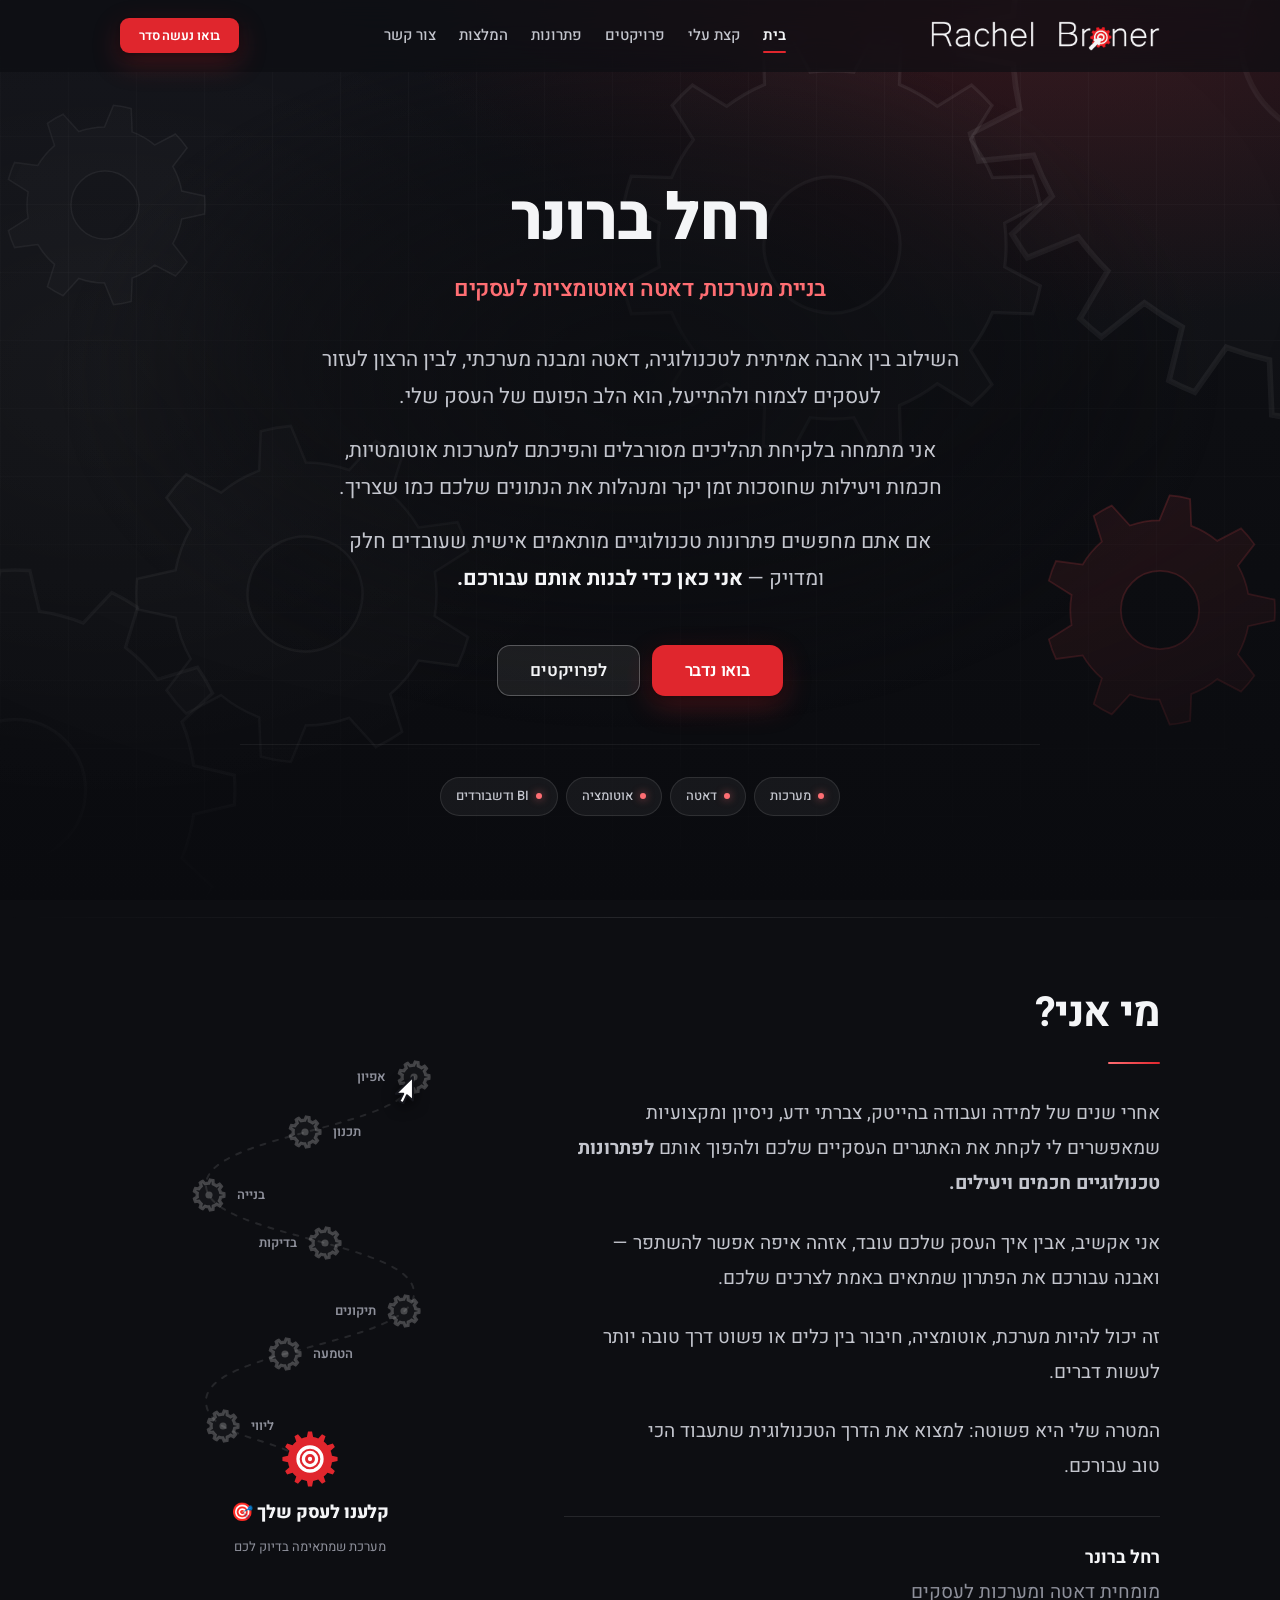
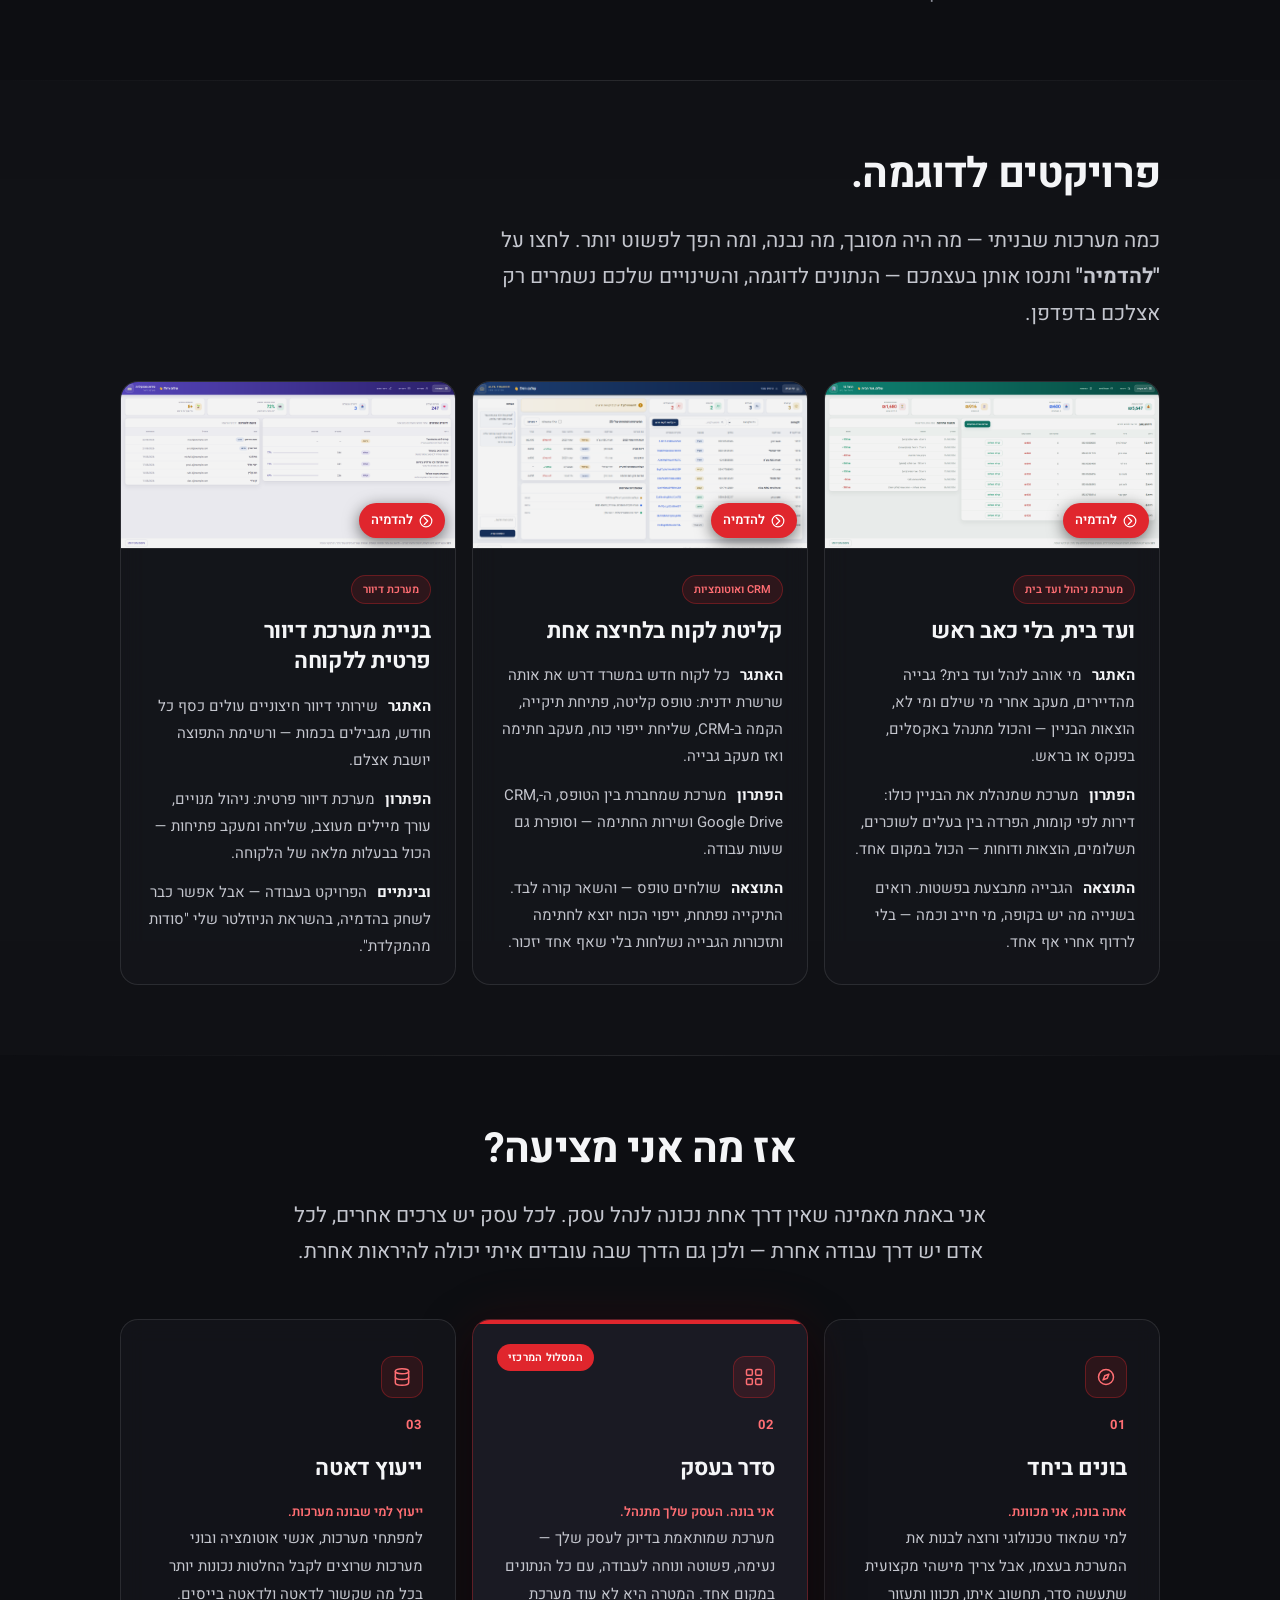
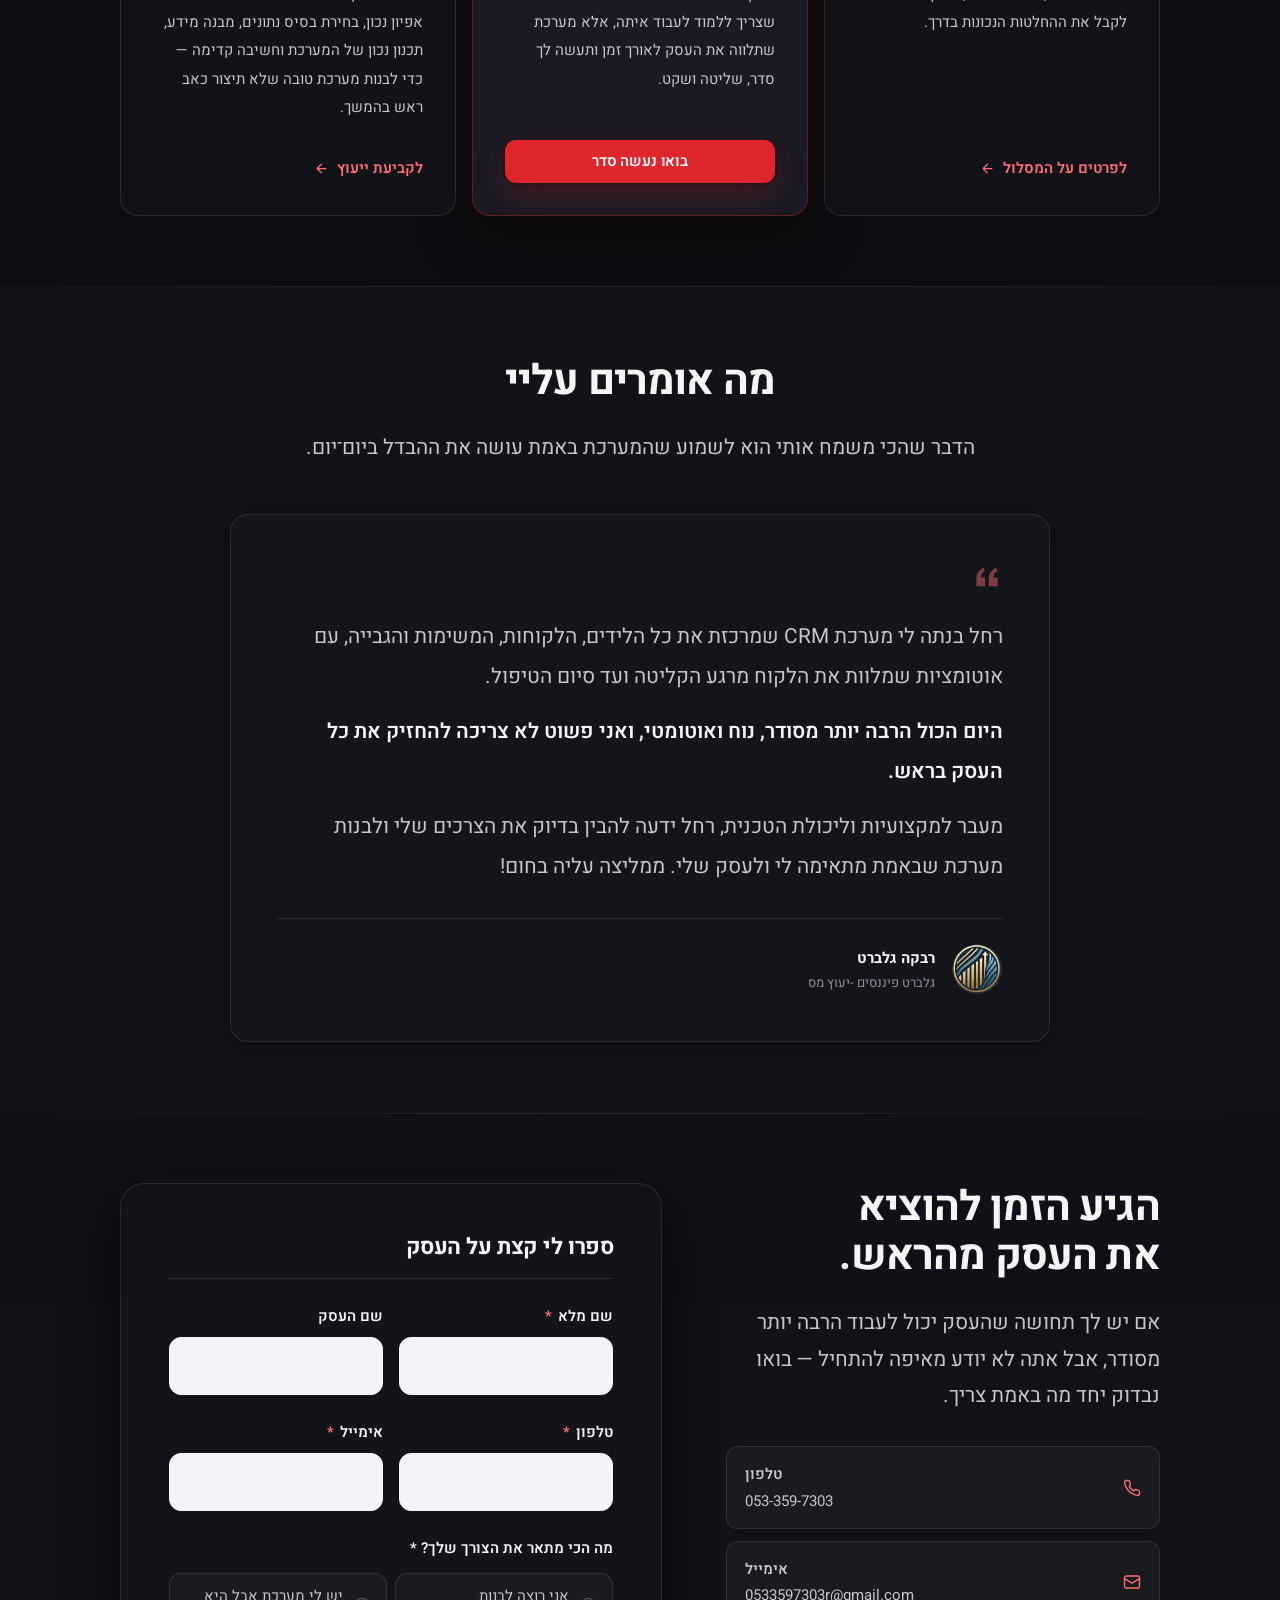
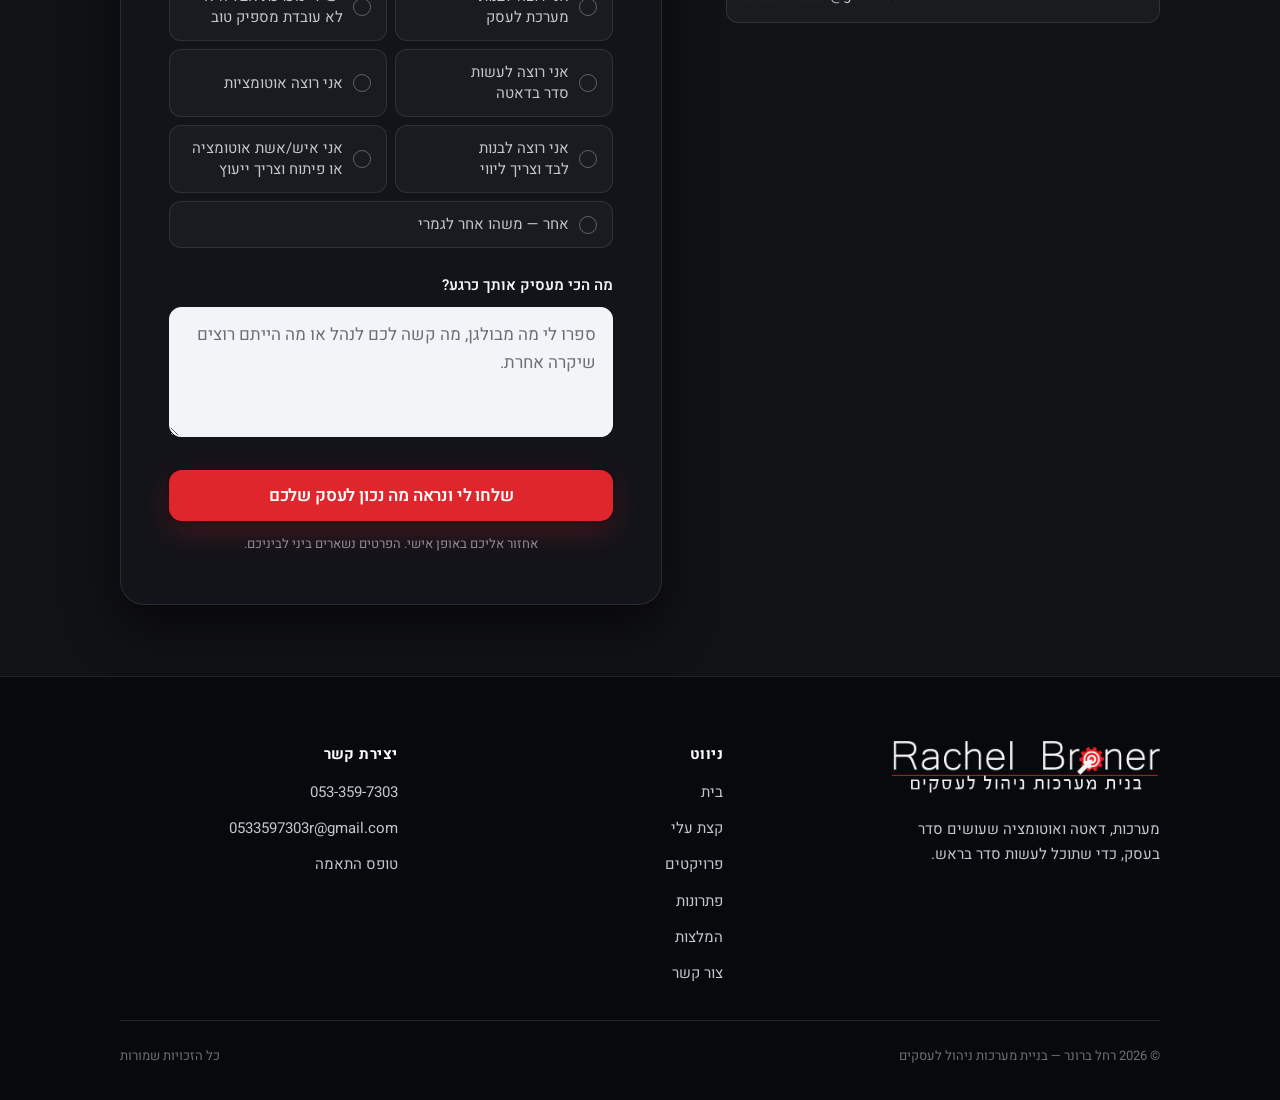
==== commit e8399238: "﻿כתובת המייל חזרה לג'ימייל הפניות מהטופס נשלחות משרתי גוגל, ומייל מגוגל לגוגל כמעט אף פעם לא נתפס כס" ====
--- a/index.html
+++ b/index.html
@@ -47,7 +47,7 @@
   "availableLanguage": "he",
   "founder": { "@type": "Person", "name": "רחל ברונר", "jobTitle": "מומחית דאטה ומערכות לעסקים" },
   "telephone": "+972-53-359-7303",
-  "email": "rachel@rachelbroner.co.il"
+  "email": "0533597303r@gmail.com"
 }
 </script>
 </head>
@@ -566,11 +566,11 @@
             </svg>
             <span><b>טלפון</b><span>053-359-7303</span></span>
           </a>
-          <a class="contact__link" id="linkMail" href="mailto:rachel@rachelbroner.co.il">
+          <a class="contact__link" id="linkMail" href="mailto:0533597303r@gmail.com">
             <svg viewBox="0 0 24 24" fill="none" stroke="currentColor" stroke-width="1.8" stroke-linecap="round" stroke-linejoin="round" aria-hidden="true">
               <rect x="2" y="4" width="20" height="16" rx="2"/><path d="m2 7.5 10 6 10-6"/>
             </svg>
-            <span><b>אימייל</b><span>rachel@rachelbroner.co.il</span></span>
+            <span><b>אימייל</b><span>0533597303r@gmail.com</span></span>
           </a>
         </div>
       </div>
@@ -694,7 +694,7 @@
         <p class="footer__title">יצירת קשר</p>
         <ul class="footer__list">
           <li><a href="tel:0533597303" dir="ltr">053-359-7303</a></li>
-          <li><a href="mailto:rachel@rachelbroner.co.il" dir="ltr">rachel@rachelbroner.co.il</a></li>
+          <li><a href="mailto:0533597303r@gmail.com" dir="ltr">0533597303r@gmail.com</a></li>
           <li><a href="#contact">טופס התאמה</a></li>
         </ul>
       </div>
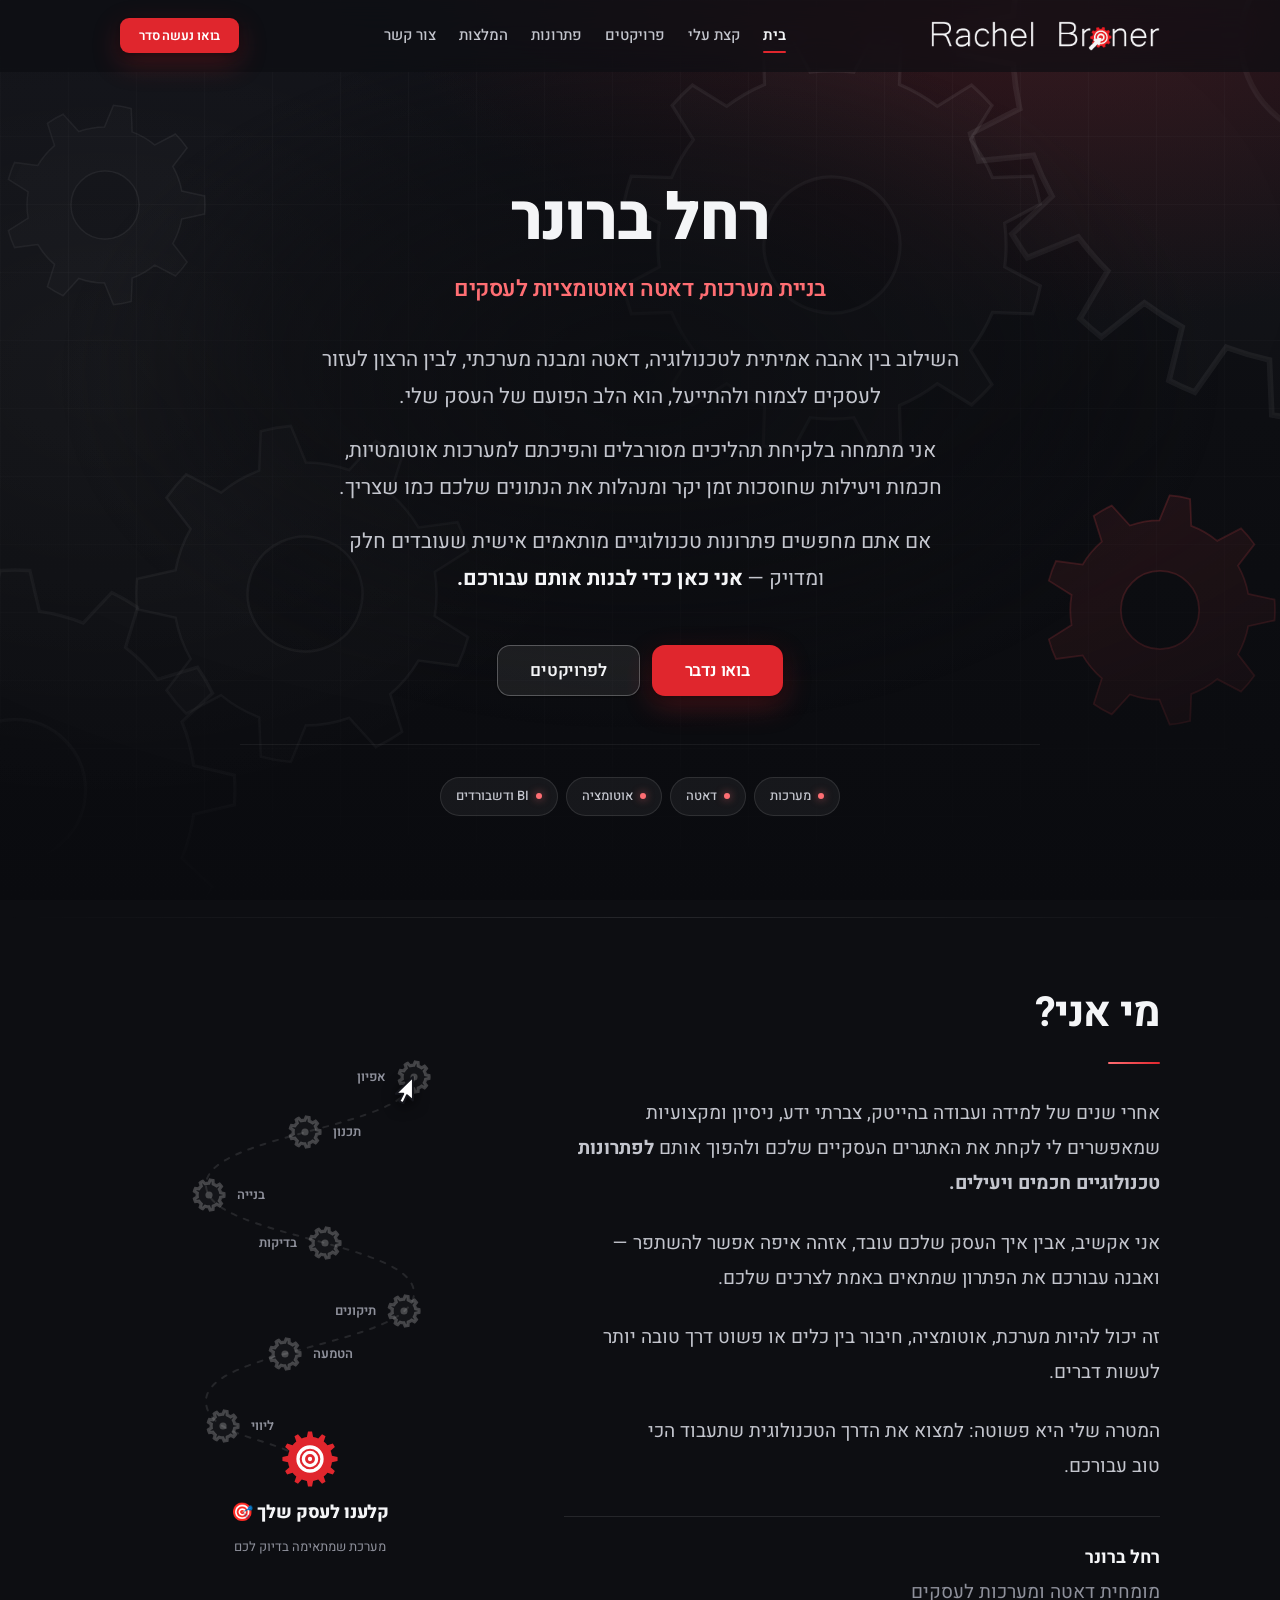
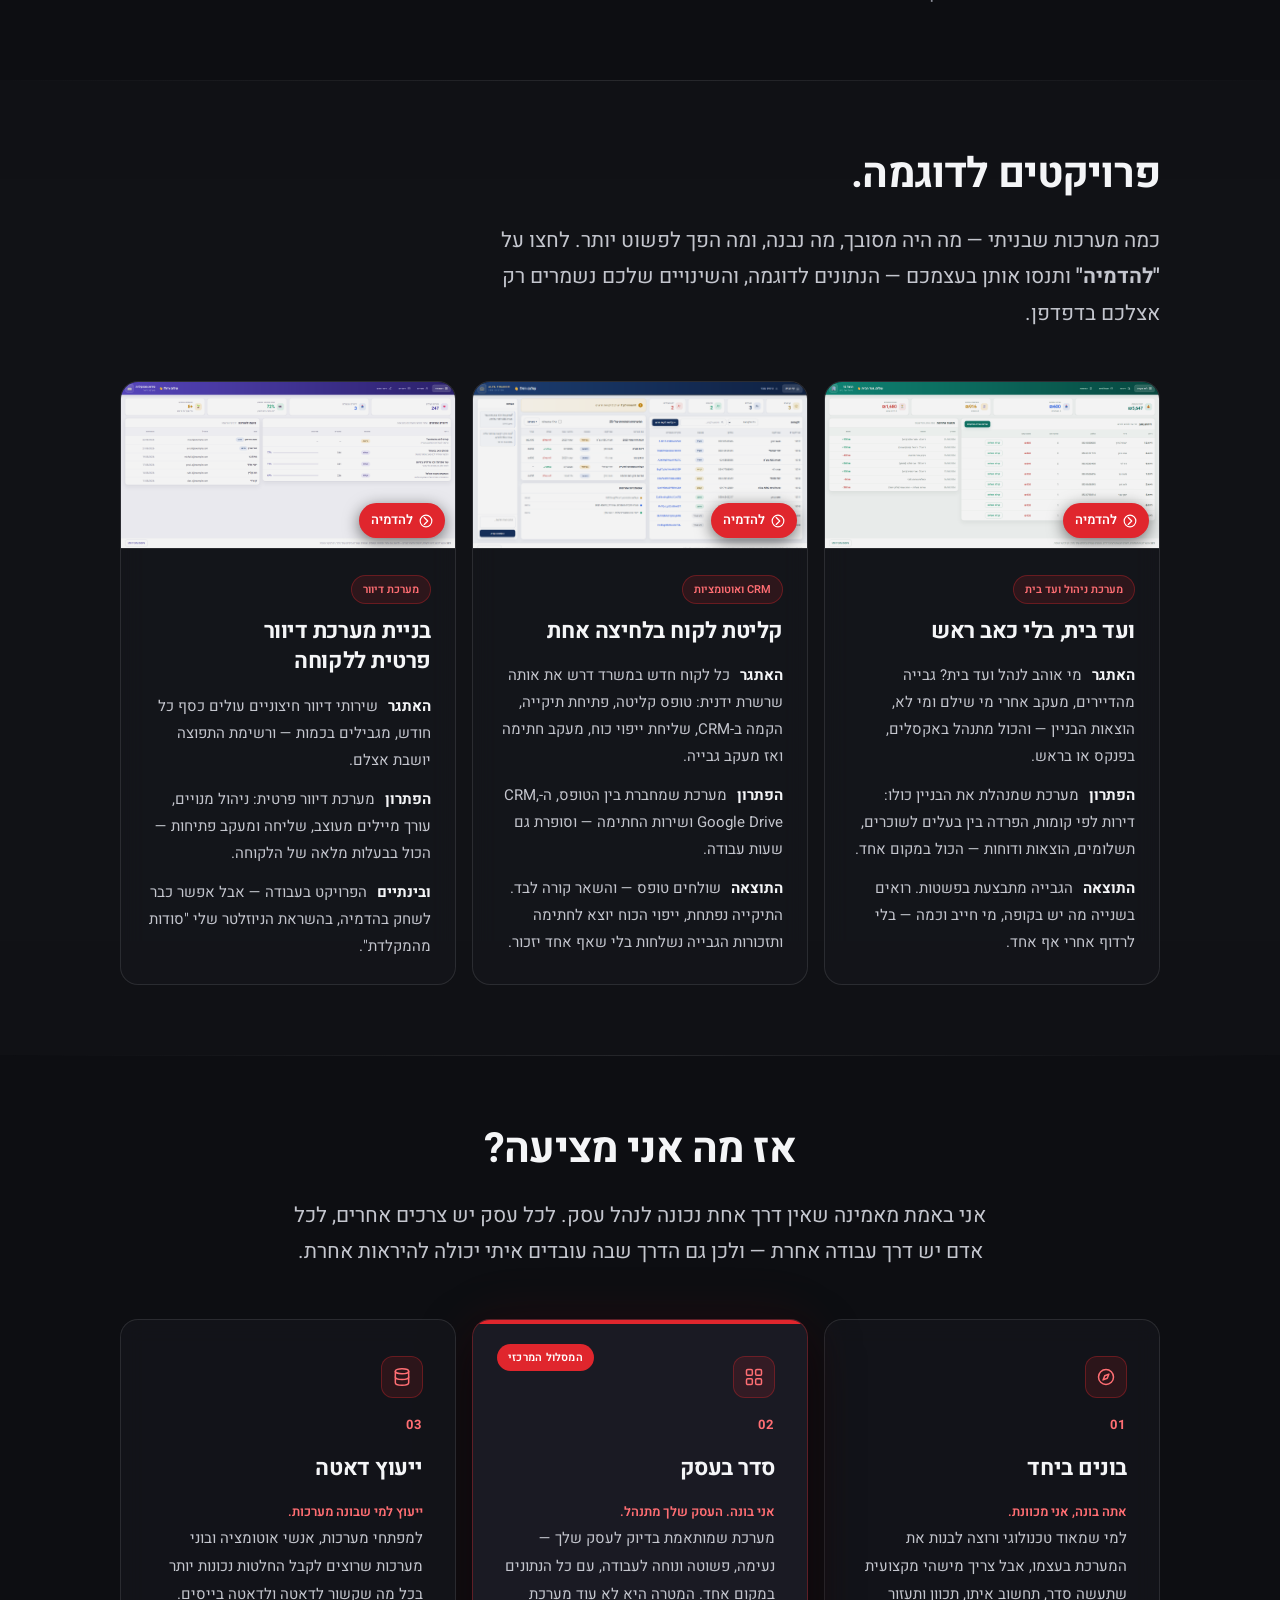
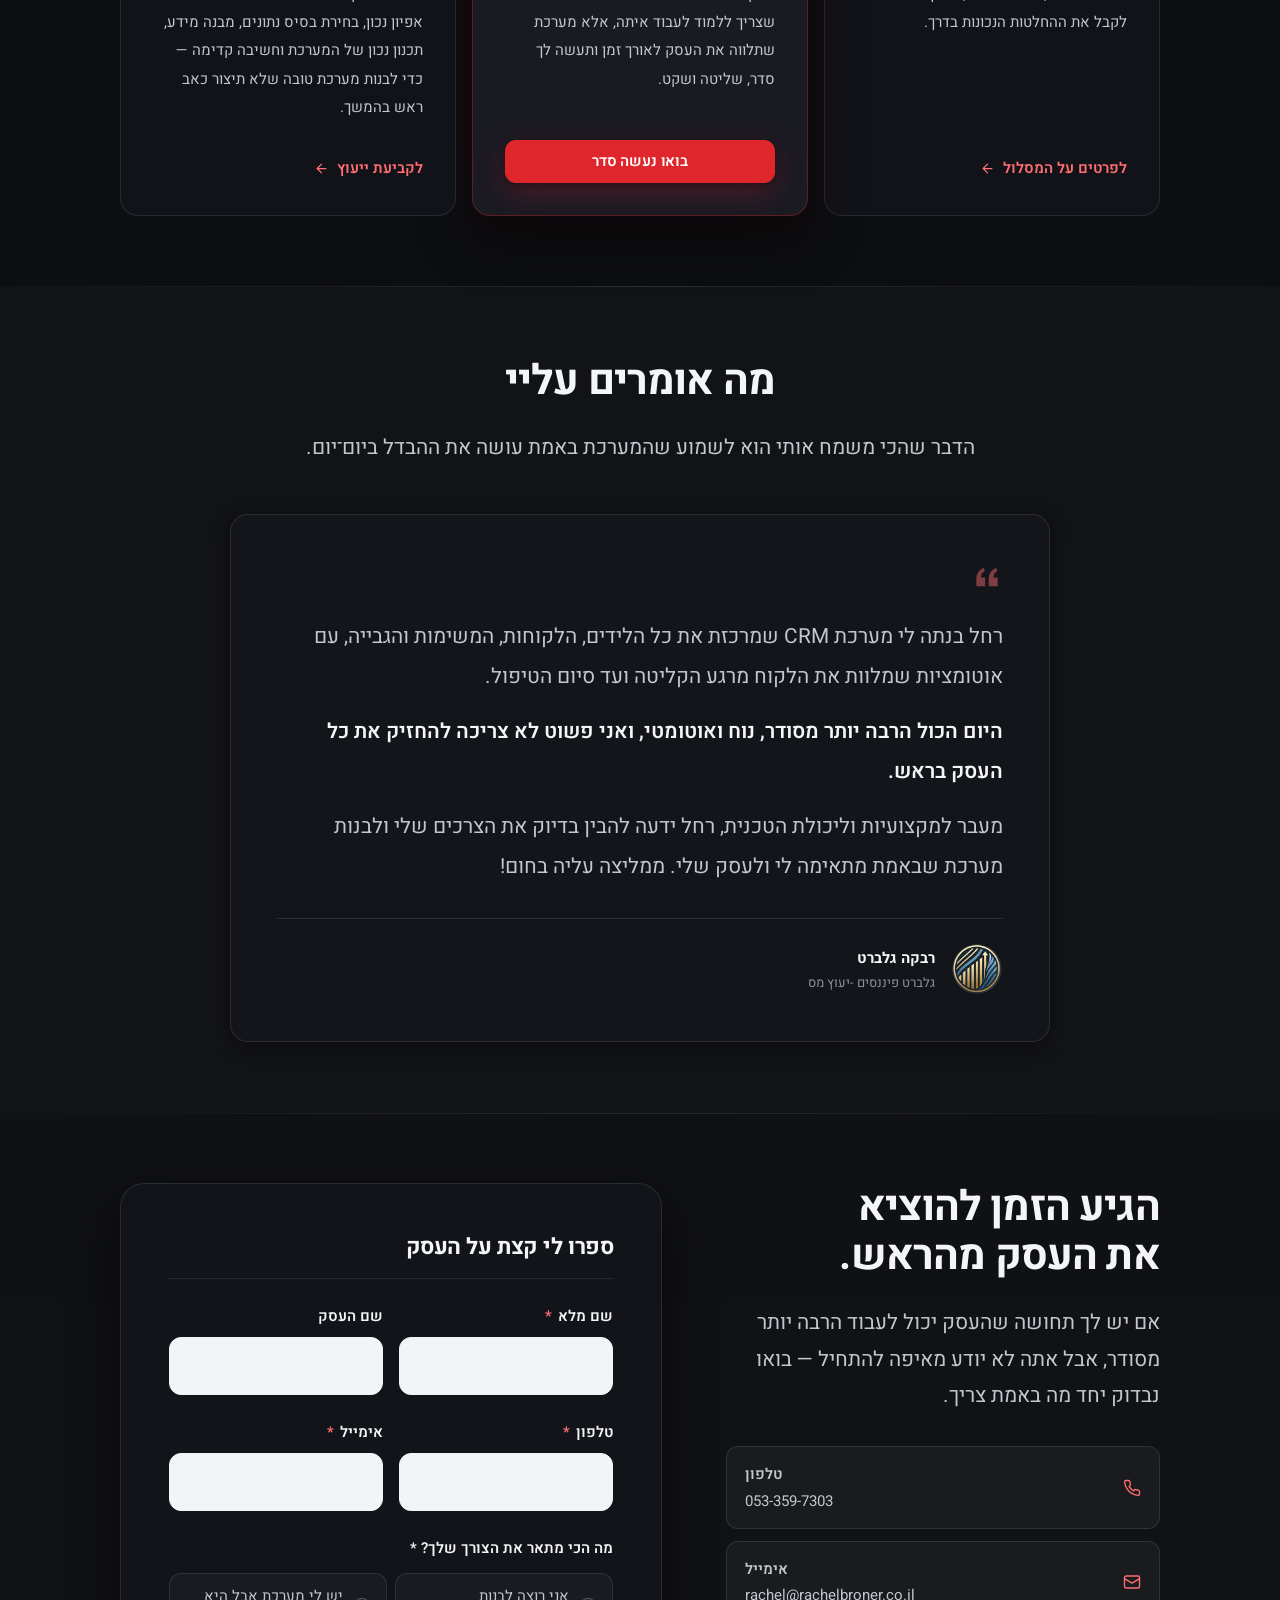
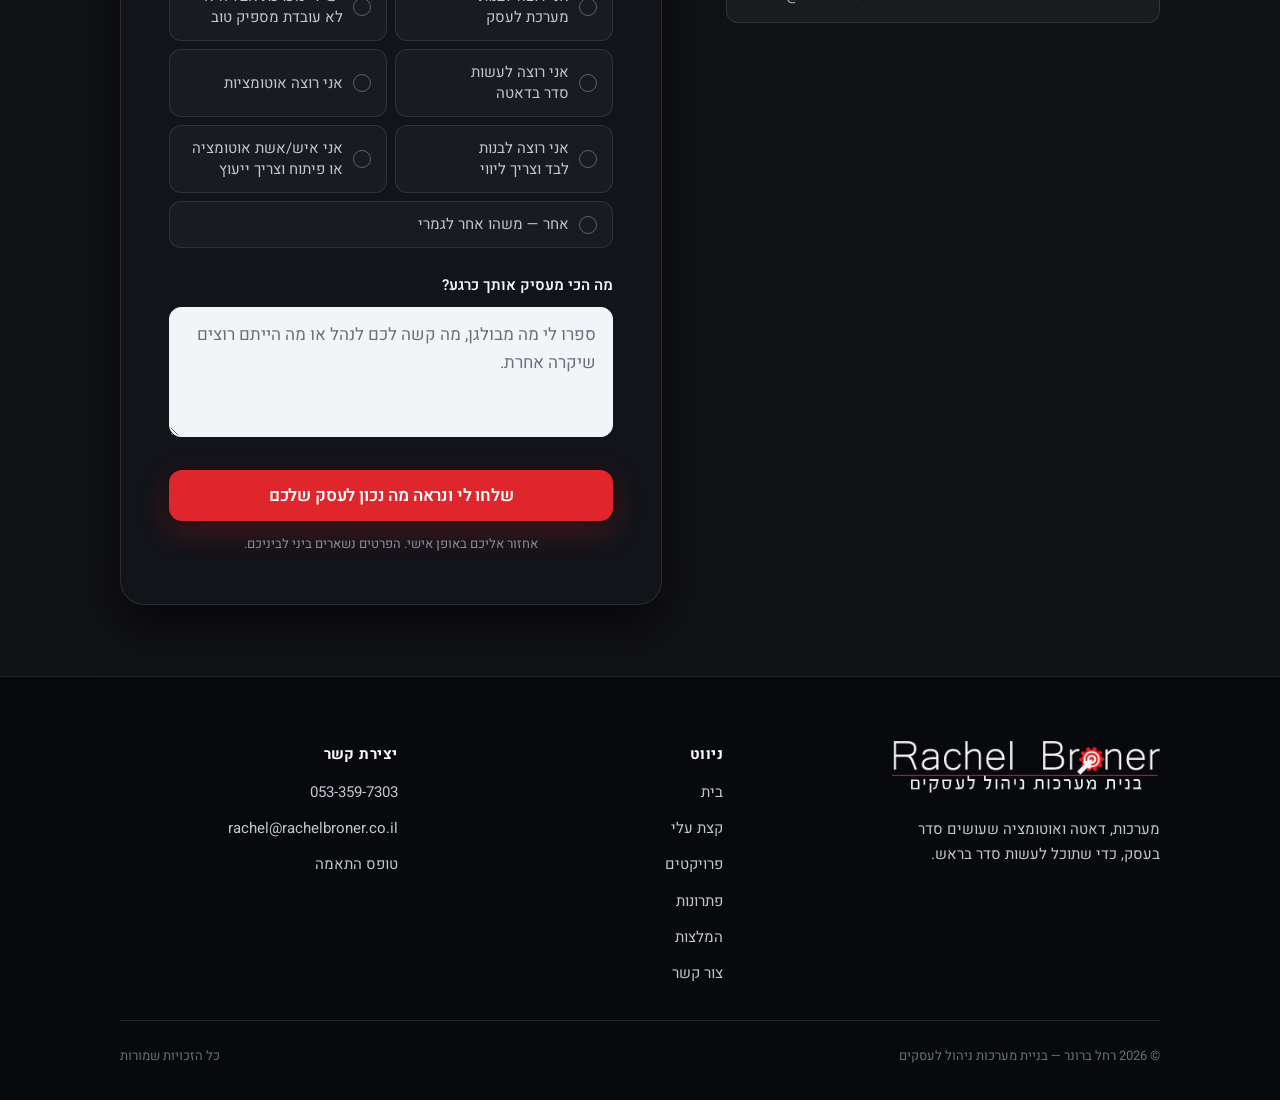
==== commit cfecec18: "﻿הפרדה בין הכתובת המוצגת ליעד השליחה של הטופס בדף ובקישורי המייל חוזרת הכתובת העסקית rachel@rachelbr" ====
--- a/index.html
+++ b/index.html
@@ -47,7 +47,7 @@
   "availableLanguage": "he",
   "founder": { "@type": "Person", "name": "רחל ברונר", "jobTitle": "מומחית דאטה ומערכות לעסקים" },
   "telephone": "+972-53-359-7303",
-  "email": "0533597303r@gmail.com"
+  "email": "rachel@rachelbroner.co.il"
 }
 </script>
 </head>
@@ -566,11 +566,11 @@
             </svg>
             <span><b>טלפון</b><span>053-359-7303</span></span>
           </a>
-          <a class="contact__link" id="linkMail" href="mailto:0533597303r@gmail.com">
+          <a class="contact__link" id="linkMail" href="mailto:rachel@rachelbroner.co.il">
             <svg viewBox="0 0 24 24" fill="none" stroke="currentColor" stroke-width="1.8" stroke-linecap="round" stroke-linejoin="round" aria-hidden="true">
               <rect x="2" y="4" width="20" height="16" rx="2"/><path d="m2 7.5 10 6 10-6"/>
             </svg>
-            <span><b>אימייל</b><span>0533597303r@gmail.com</span></span>
+            <span><b>אימייל</b><span>rachel@rachelbroner.co.il</span></span>
           </a>
         </div>
       </div>
@@ -694,7 +694,7 @@
         <p class="footer__title">יצירת קשר</p>
         <ul class="footer__list">
           <li><a href="tel:0533597303" dir="ltr">053-359-7303</a></li>
-          <li><a href="mailto:0533597303r@gmail.com" dir="ltr">0533597303r@gmail.com</a></li>
+          <li><a href="mailto:rachel@rachelbroner.co.il" dir="ltr">rachel@rachelbroner.co.il</a></li>
           <li><a href="#contact">טופס התאמה</a></li>
         </ul>
       </div>
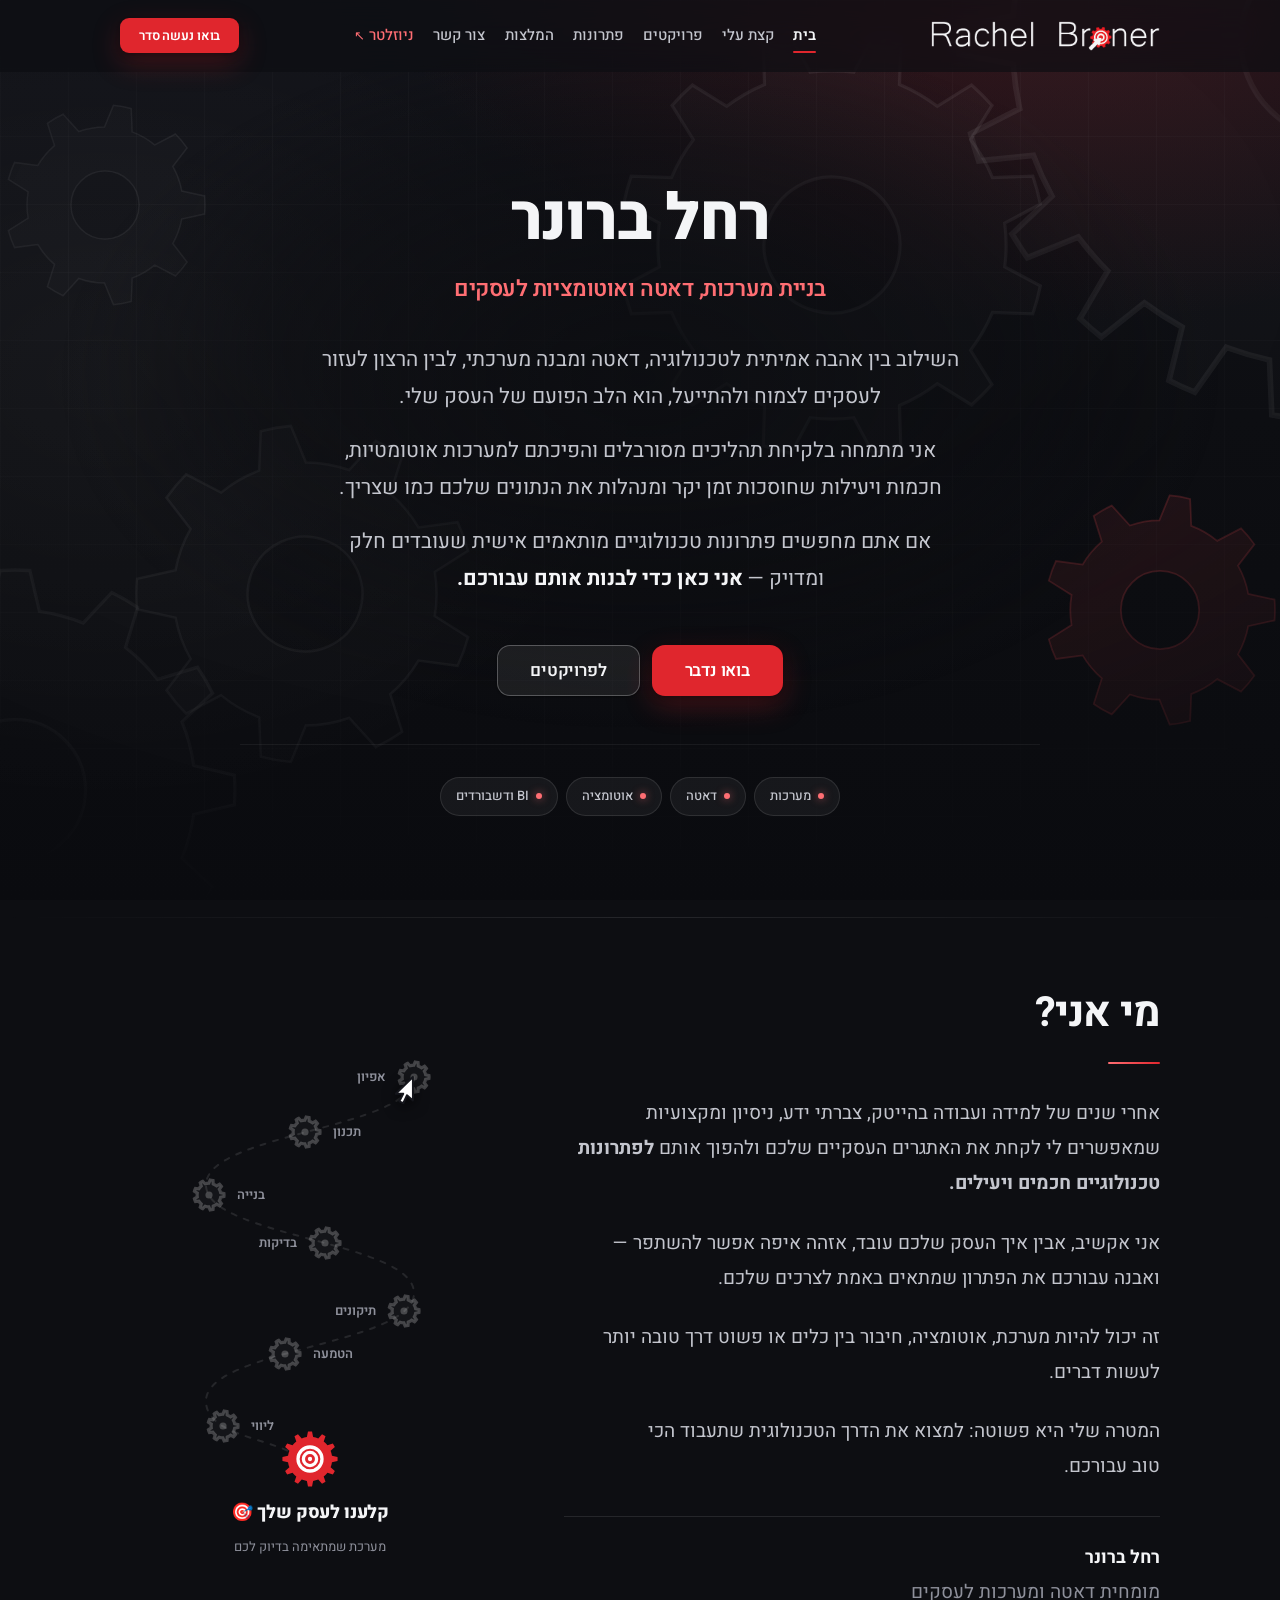
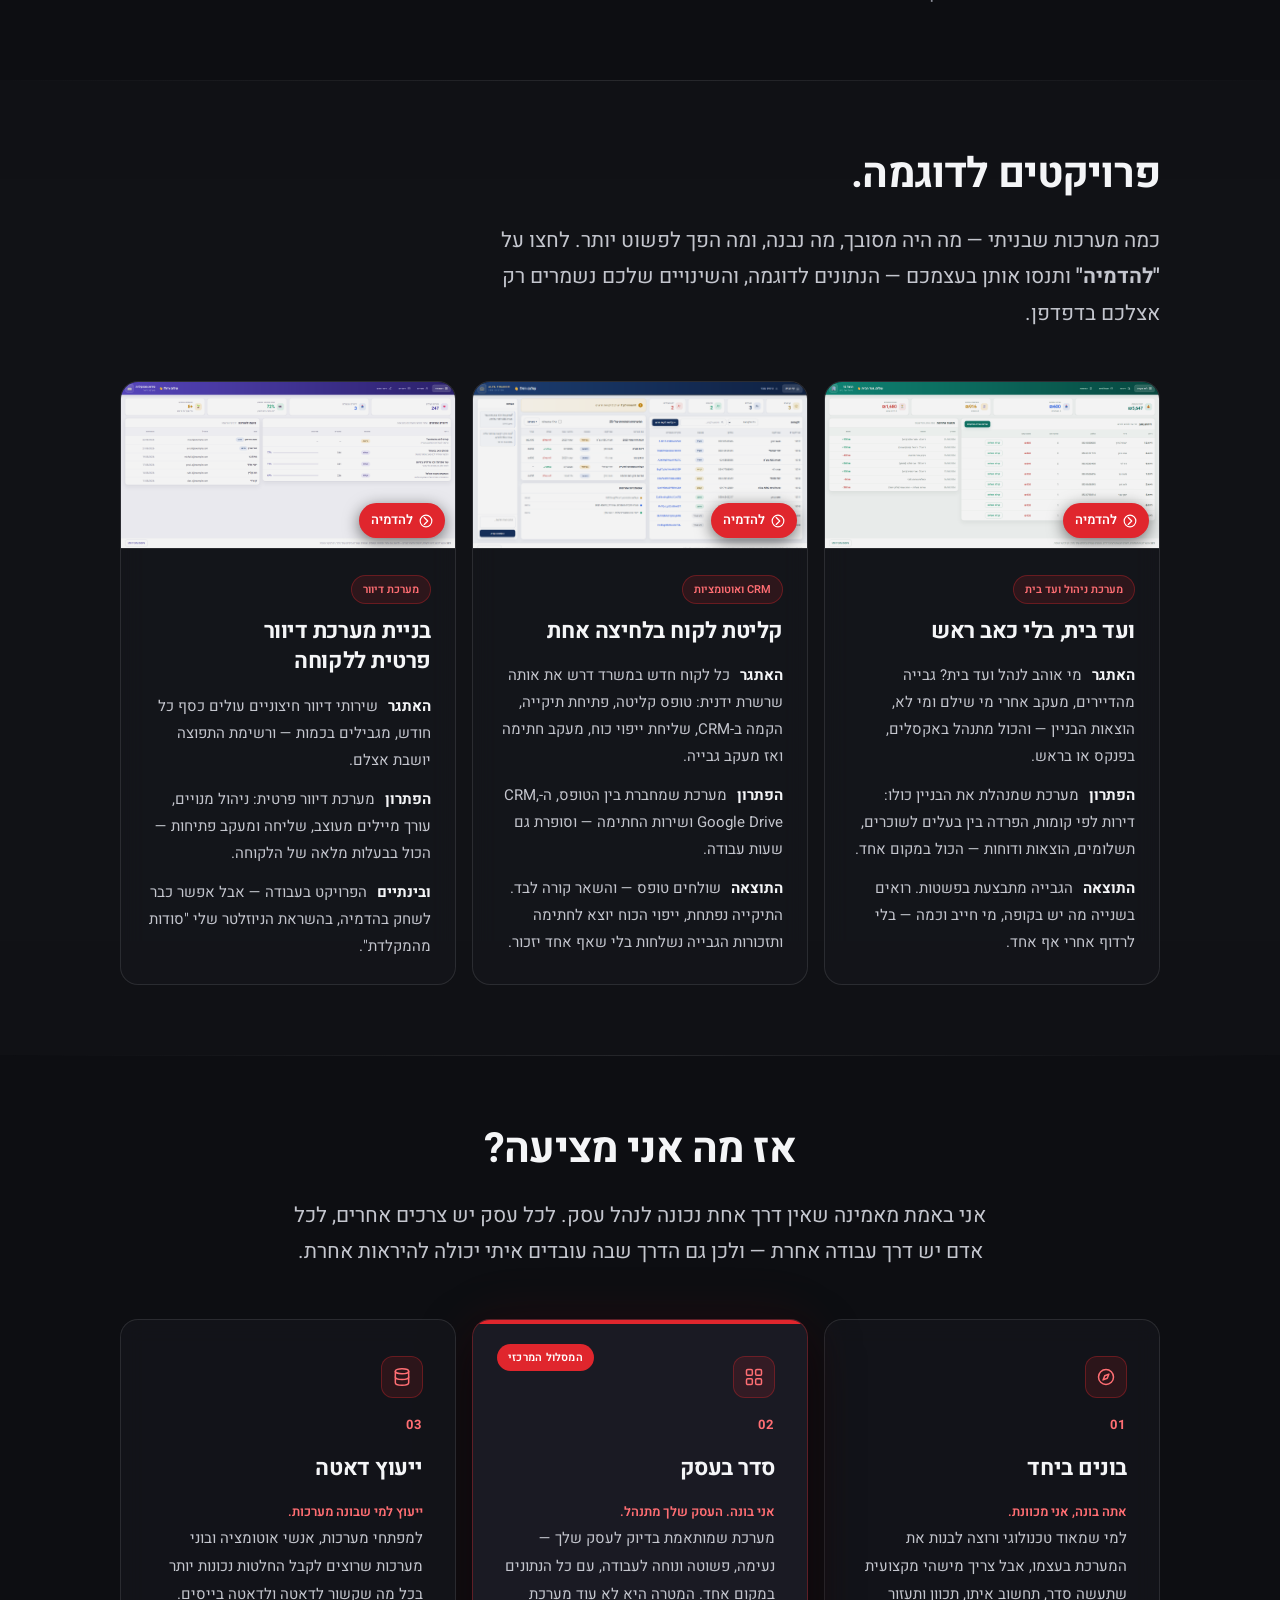
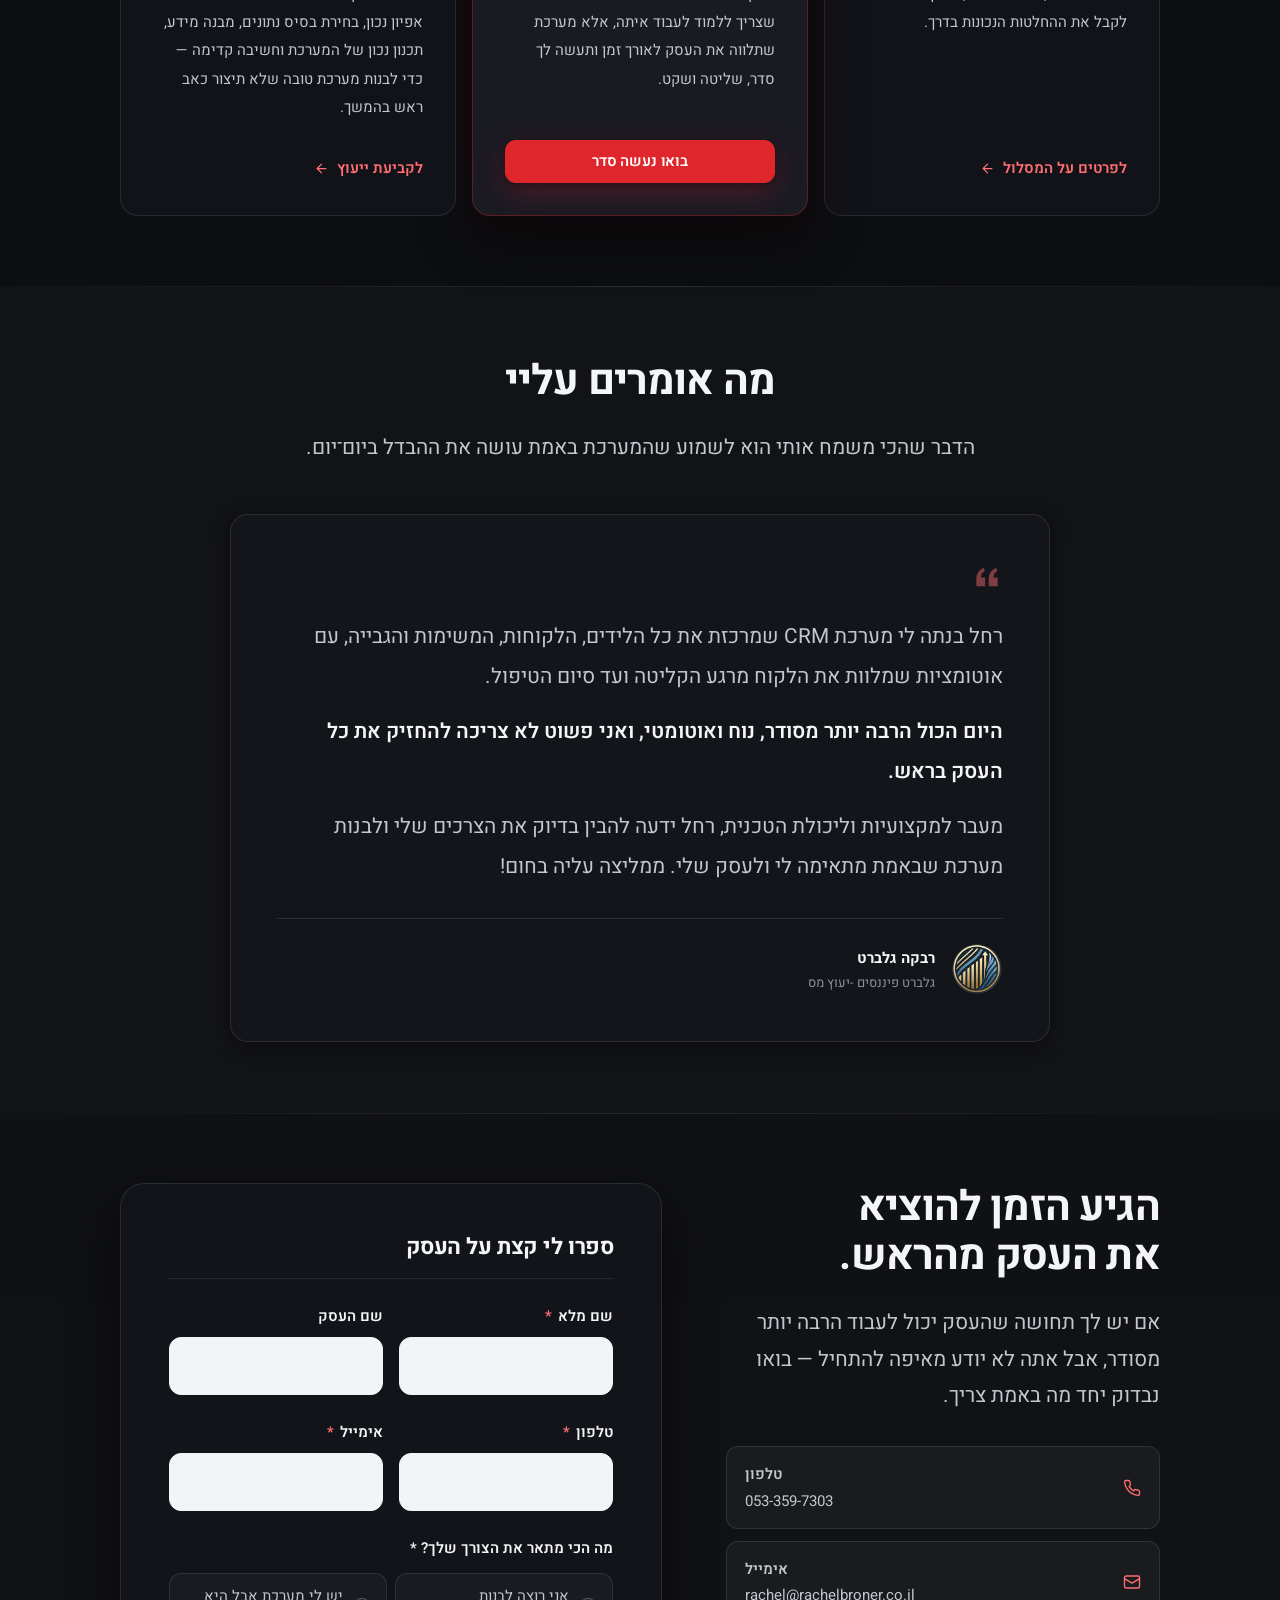
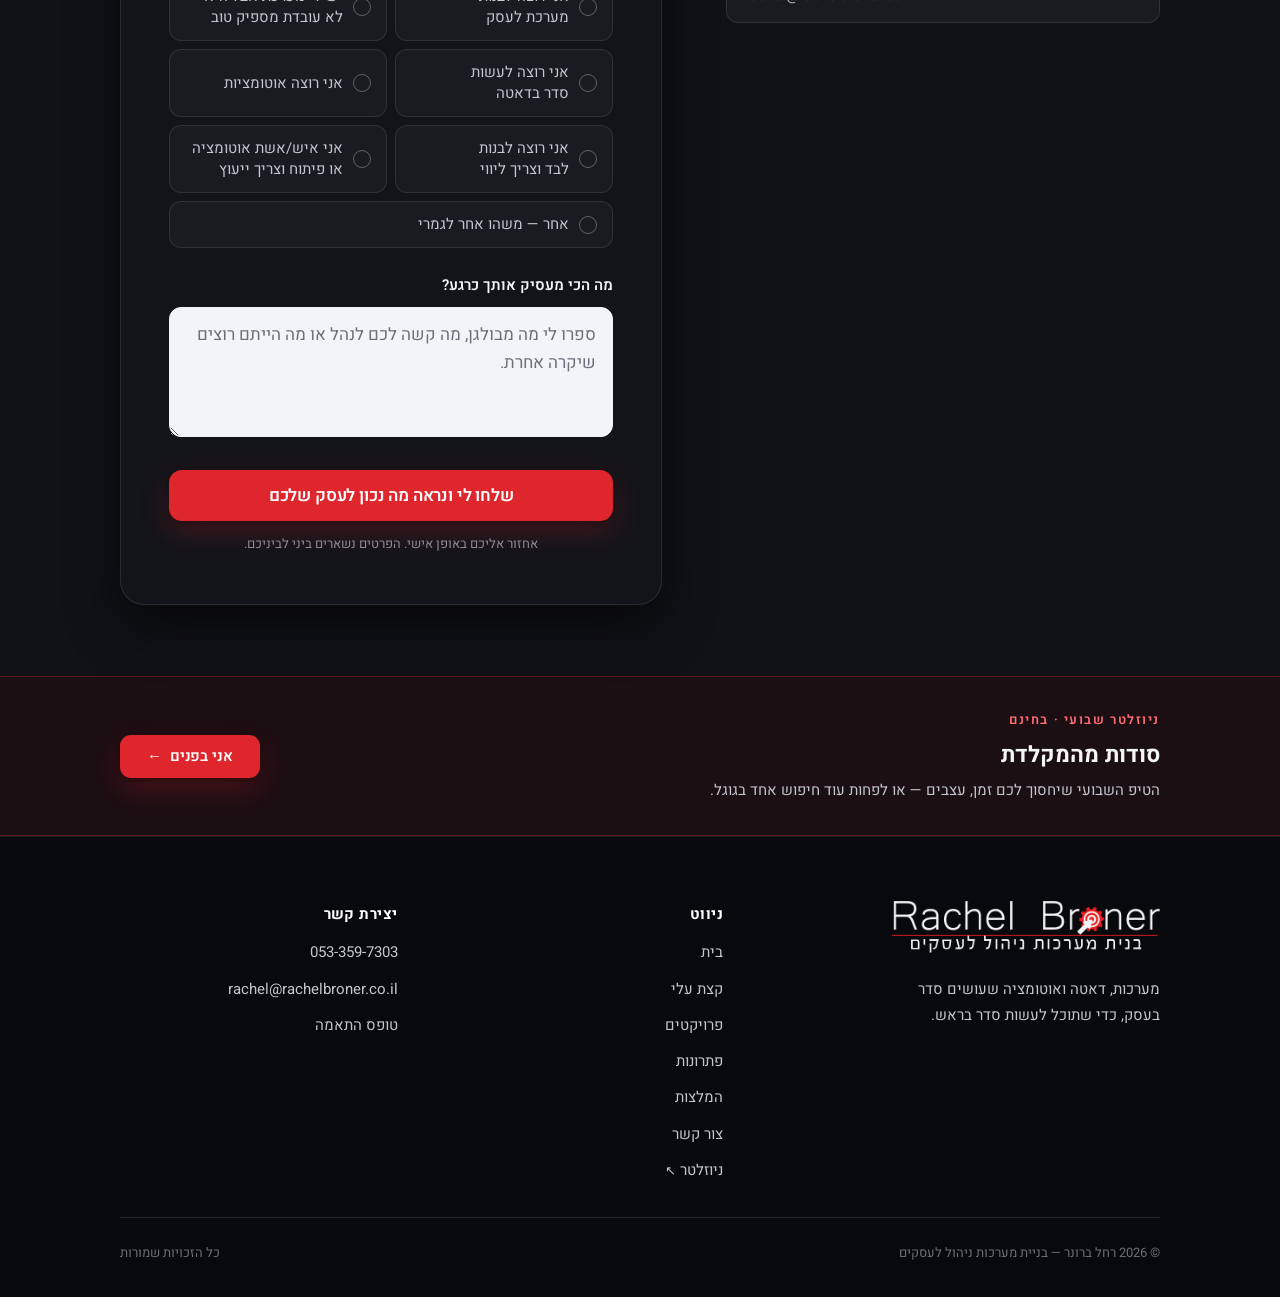
==== commit 7844cd67: "קישורים לניוזלטר "סודות מהמקלדת" באתר ההרשמה יושבת באפליקציה נפרדת ב-news.rachelbroner.co.il, והאתר " ====
--- a/index.html
+++ b/index.html
@@ -117,6 +117,11 @@
       <a class="nav__link" href="#solutions">פתרונות</a>
       <a class="nav__link" href="#testimonials">המלצות</a>
       <a class="nav__link" href="#contact">צור קשר</a>
+      <!-- יעד חיצוני (תת-דומיין הניוזלטר), ולא עוגן בדף — מסומן בחץ. -->
+      <a class="nav__link nav__link--out" href="https://news.rachelbroner.co.il/"
+         target="_blank" rel="noopener">
+        ניוזלטר<span class="nav__link-out-icon" aria-hidden="true">↗</span>
+      </a>
     </nav>
 
     <a class="btn btn--primary btn--sm nav__cta" href="#contact">בואו נעשה סדר</a>
@@ -138,6 +143,10 @@
     <a class="mobile-menu__link" href="#solutions">פתרונות</a>
     <a class="mobile-menu__link" href="#testimonials">המלצות</a>
     <a class="mobile-menu__link" href="#contact">צור קשר</a>
+    <a class="mobile-menu__link" href="https://news.rachelbroner.co.il/"
+       target="_blank" rel="noopener">
+      ניוזלטר<span class="nav__link-out-icon" aria-hidden="true">↗</span>
+    </a>
   </nav>
   <a class="btn btn--primary btn--lg btn--block" href="#contact">בואו נעשה סדר</a>
 </div>
@@ -657,6 +666,31 @@
   </div>
 </section>
 
+<!-- ==========================================================================
+     ניוזלטר — רצועה דקה, לא סקשן מלא.
+     ההרשמה עצמה יושבת ב-news.rachelbroner.co.il (אפליקציה נפרדת);
+     כאן רק ההזמנה והקישור אליה. הטקסטים זהים לאלה שבדף ההרשמה.
+     ========================================================================== -->
+<aside class="newsletter-bar reveal" aria-labelledby="newsletter-title">
+  <div class="container newsletter-bar__inner">
+
+    <div class="newsletter-bar__text">
+      <span class="newsletter-bar__eyebrow">ניוזלטר שבועי · בחינם</span>
+      <p class="newsletter-bar__title" id="newsletter-title">סודות מהמקלדת</p>
+      <p class="newsletter-bar__lead">
+        הטיפ השבועי שיחסוך לכם זמן, עצבים — או לפחות עוד חיפוש אחד בגוגל.
+      </p>
+    </div>
+
+    <a class="btn btn--primary newsletter-bar__cta"
+       href="https://news.rachelbroner.co.il/" target="_blank" rel="noopener">
+      אני בפנים
+      <span aria-hidden="true">←</span>
+    </a>
+
+  </div>
+</aside>
+
 </main>
 
 <!-- ==========================================================================
@@ -687,6 +721,11 @@
           <li><a href="#solutions">פתרונות</a></li>
           <li><a href="#testimonials">המלצות</a></li>
           <li><a href="#contact">צור קשר</a></li>
+          <li>
+            <a href="https://news.rachelbroner.co.il/" target="_blank" rel="noopener">
+              ניוזלטר<span class="nav__link-out-icon" aria-hidden="true">↗</span>
+            </a>
+          </li>
         </ul>
       </div>
 
--- a/css/base.css
+++ b/css/base.css
@@ -192,14 +192,6 @@
 }
 .section + .section::before { inset-block-start: 0; }
 
-.section--dark {
-  background: var(--c-bg-dark);
-  color: var(--c-ink-inv);
-}
-.section--dark h2,
-.section--dark h3,
-.section--dark h4 { color: var(--c-ink-inv); }
-
 /* ==========================================================================
    כותרות סקשן
    ========================================================================== */
@@ -225,16 +217,6 @@
   color: var(--c-ink-2);
   font-weight: 400;
 }
-.text-accent { color: var(--c-accent-text); }
-
-/* משפט סיכום מודגש */
-.statement {
-  font-size: var(--fs-h3);
-  font-weight: 700;
-  line-height: var(--lh-snug);
-  letter-spacing: var(--ls-tight);
-}
-
 /* ==========================================================================
    אנימציות — עדינות בלבד (§26)
    ========================================================================== */
--- a/css/components.css
+++ b/css/components.css
@@ -90,11 +90,6 @@
   box-shadow: 0 8px 22px rgba(0, 0, 0, .45), inset 0 0 0 1px rgba(255, 255, 255, .05);
 }
 
-/* על רקע כהה הצל האדום נבלע — מחליפים אותו בהילה עדינה */
-.section--dark .btn--primary {
-  box-shadow: 0 2px 8px rgba(0, 0, 0, .4), 0 10px 30px rgba(212, 33, 39, .3);
-}
-
 .btn--sm { padding: 10px 18px; font-size: var(--fs-xs); border-radius: 9px; }
 .btn--lg { padding: 16px 32px; font-size: var(--fs-body); border-radius: 13px; }
 .btn--block { width: 100%; }
@@ -163,8 +158,8 @@
 .nav__links {
   display: none;
   align-items: center;
-  /* שישה קישורים — המרווח מתכווץ מעט במסכים צרים כדי שלא יידחקו ל-CTA */
-  gap: clamp(var(--sp-4), 1.8vw, var(--sp-5));
+  /* שבעה קישורים — המרווח מתכווץ במסכים צרים כדי שלא יידחקו ל-CTA */
+  gap: clamp(var(--sp-3), 1.5vw, var(--sp-5));
 }
 .nav__link {
   position: relative;
@@ -188,6 +183,21 @@
 .nav__link:hover::after,
 .nav__link.is-active::after { width: 100%; }
 .nav__link.is-active { color: var(--c-ink); font-weight: 600; }
+
+/* קישור שיוצא מהאתר (הניוזלטר) — נבדל מעוגן פנימי: מסומן באדום ובחץ,
+   ובלי הקו התחתון שמסמן "אתה נמצא כאן". חייב לבוא אחרי כללי ה-hover
+   שמעליו — אותה עוצמת סלקטור, והמאוחר בקובץ הוא זה שגובר. */
+.nav__link--out { color: var(--c-accent-text); }
+.nav__link--out:hover { color: var(--c-accent-dark); }
+.nav__link--out::after { display: none; }
+
+/* החץ מצביע החוצה מהדף. בעמוד RTL הוא נכתב "↗" ומשוקף כדי לפנות שמאלה-מעלה */
+.nav__link-out-icon {
+  display: inline-block;
+  margin-inline-start: 4px;
+  font-size: 0.85em;
+  transform: scaleX(-1);
+}
 
 .nav__cta { display: none; }
 
@@ -216,7 +226,11 @@
 .nav__toggle[aria-expanded="true"] span:nth-child(2) { opacity: 0; }
 .nav__toggle[aria-expanded="true"] span:nth-child(3) { transform: translateY(-7px) rotate(-45deg); }
 
-@media (min-width: 1000px) {
+/* 1100 ולא 1000: עם קישור הניוזלטר יש שבעה קישורים, ובמסך של 1000px
+   הם דחקו את כפתור ה-CTA אל מחוץ לניווט. מתחת לרוחב הזה מוצג תפריט
+   ההמבורגר — שגם בו יש את הניוזלטר, כך שלא נוצר פער.
+   ⚠️ שלוש נקודות השבירה למטה (sticky-cta, ריפוד הפוטר) חייבות לזוז יחד. */
+@media (min-width: 1100px) {
   .nav__links { display: flex; }
   .nav__cta   { display: inline-flex; }
   .nav__toggle { display: none; }
@@ -276,7 +290,8 @@
 .sticky-cta .btn { flex: 1; }
 .sticky-cta .btn--ghost { flex: 0 0 auto; }
 
-@media (min-width: 1000px) { .sticky-cta { display: none; } }
+/* נעול לנקודת השבירה של הניווט: ה-CTA הדביק קיים בדיוק כשאין CTA בניווט */
+@media (min-width: 1100px) { .sticky-cta { display: none; } }
 
 /* ==========================================================================
    כרטיסים
@@ -317,17 +332,6 @@
   font-variant-numeric: tabular-nums;
 }
 
-/* רשימת פריטים בתוך כרטיס */
-.tick-list { display: flex; flex-wrap: wrap; gap: 8px; margin-top: var(--sp-5); }
-.tick-list li {
-  padding: 5px 12px;
-  background: rgba(255, 255, 255, .05);
-  border: 1px solid var(--c-line-soft);
-  border-radius: var(--r-pill);
-  font-size: var(--fs-xs);
-  color: var(--c-ink-2);
-}
-
 /* ==========================================================================
    Chips
    ========================================================================== */
@@ -603,6 +607,60 @@
 }
 
 /* ==========================================================================
+   רצועת הניוזלטר — יושבת בין הטופס לפוטר
+   רצועה, לא סקשן: אין לה --section-y ואין לה כותרת H2, כדי שלא תתחרה
+   על תשומת הלב עם "צור קשר" שמעליה. הדגש האדום הרך מפריד אותה משניהם.
+   ========================================================================== */
+
+.newsletter-bar {
+  position: relative;
+  padding-block: var(--sp-6);
+  /* רך יותר מ---c-accent-soft: הכפתור האדום יושב כאן ממש, והפוטר השחור
+     מתחת — גוון חזק היה מצטבר לכתם אדום אחד. */
+  background: rgba(224, 38, 45, .07);
+  border-block: 1px solid var(--c-accent-line);
+}
+
+.newsletter-bar__inner {
+  display: flex;
+  flex-wrap: wrap;
+  align-items: center;
+  justify-content: space-between;
+  gap: var(--sp-5);
+}
+
+.newsletter-bar__text { max-width: 52ch; }
+
+.newsletter-bar__eyebrow {
+  display: block;
+  margin-bottom: var(--sp-2);
+  font-size: var(--fs-xs);
+  font-weight: 600;
+  letter-spacing: var(--ls-wide);
+  color: var(--c-accent-text);
+}
+
+.newsletter-bar__title {
+  font-size: var(--fs-h3);
+  font-weight: 700;
+  line-height: var(--lh-snug);
+  color: var(--c-ink);
+}
+
+.newsletter-bar__lead {
+  margin-top: var(--sp-2);
+  font-size: var(--fs-sm);
+  line-height: 1.7;
+  color: var(--c-ink-2);
+}
+
+/* במובייל הכפתור נפרס לרוחב — יעד מגע גדול, בלי לחפש אותו בצד */
+.newsletter-bar__cta { flex: none; }
+@media (max-width: 620px) {
+  .newsletter-bar__cta { width: 100%; }
+}
+
+/* ==========================================================================
    פוטר
    ========================================================================== */
 
@@ -655,6 +713,6 @@
 }
 
 /* מרווח תחתון כדי שה-CTA הדביק לא יכסה את הפוטר */
-@media (max-width: 999px) {
+@media (max-width: 1099px) {
   .footer { padding-bottom: calc(var(--sp-6) + 68px); }
 }
--- a/css/sections.css
+++ b/css/sections.css
@@ -203,43 +203,6 @@
   box-shadow: 0 8px 22px rgba(0, 0, 0, .6), 0 0 20px rgba(224, 38, 45, .5);
 }
 
-/* מצב placeholder — עד שיתקבלו צילומי מסך */
-.project__placeholder {
-  position: absolute;
-  inset: 0;
-  display: grid;
-  place-content: center;
-  justify-items: center;
-  gap: 10px;
-  padding: var(--sp-5);
-  text-align: center;
-  background:
-    repeating-linear-gradient(45deg, transparent 0 10px, rgba(255, 110, 115, .05) 10px 20px),
-    var(--c-bg-soft);
-  color: var(--c-ink-3);
-  font-size: var(--fs-xs);
-}
-.project__placeholder svg { width: 26px; height: 26px; color: var(--c-ink-3); }
-.project__placeholder code {
-  padding: 3px 8px;
-  background: rgba(255, 255, 255, .06);
-  border: 1px solid var(--c-line);
-  border-radius: 5px;
-  font-size: 0.75rem;
-  direction: ltr;
-}
-
-/* תווית "בעבודה" — פרויקט שעדיין רץ, לפני שיש מה להראות */
-.project__wip {
-  padding: 5px 14px;
-  background: rgba(255, 255, 255, .06);
-  border: 1px solid var(--c-line);
-  border-radius: var(--r-pill);
-  font-size: var(--fs-xs);
-  font-weight: 600;
-  color: var(--c-ink-2);
-}
-
 .project__body { padding: var(--sp-5); flex: 1; }
 .project__type {
   display: inline-block;
@@ -262,13 +225,6 @@
   color: var(--c-ink);
 }
 .project__row-text { display: inline; color: var(--c-ink-2); }
-
-.projects__note {
-  margin-top: var(--sp-6);
-  font-size: var(--fs-xs);
-  color: var(--c-ink-3);
-  text-align: center;
-}
 
 /* ==========================================================================
    המלצות
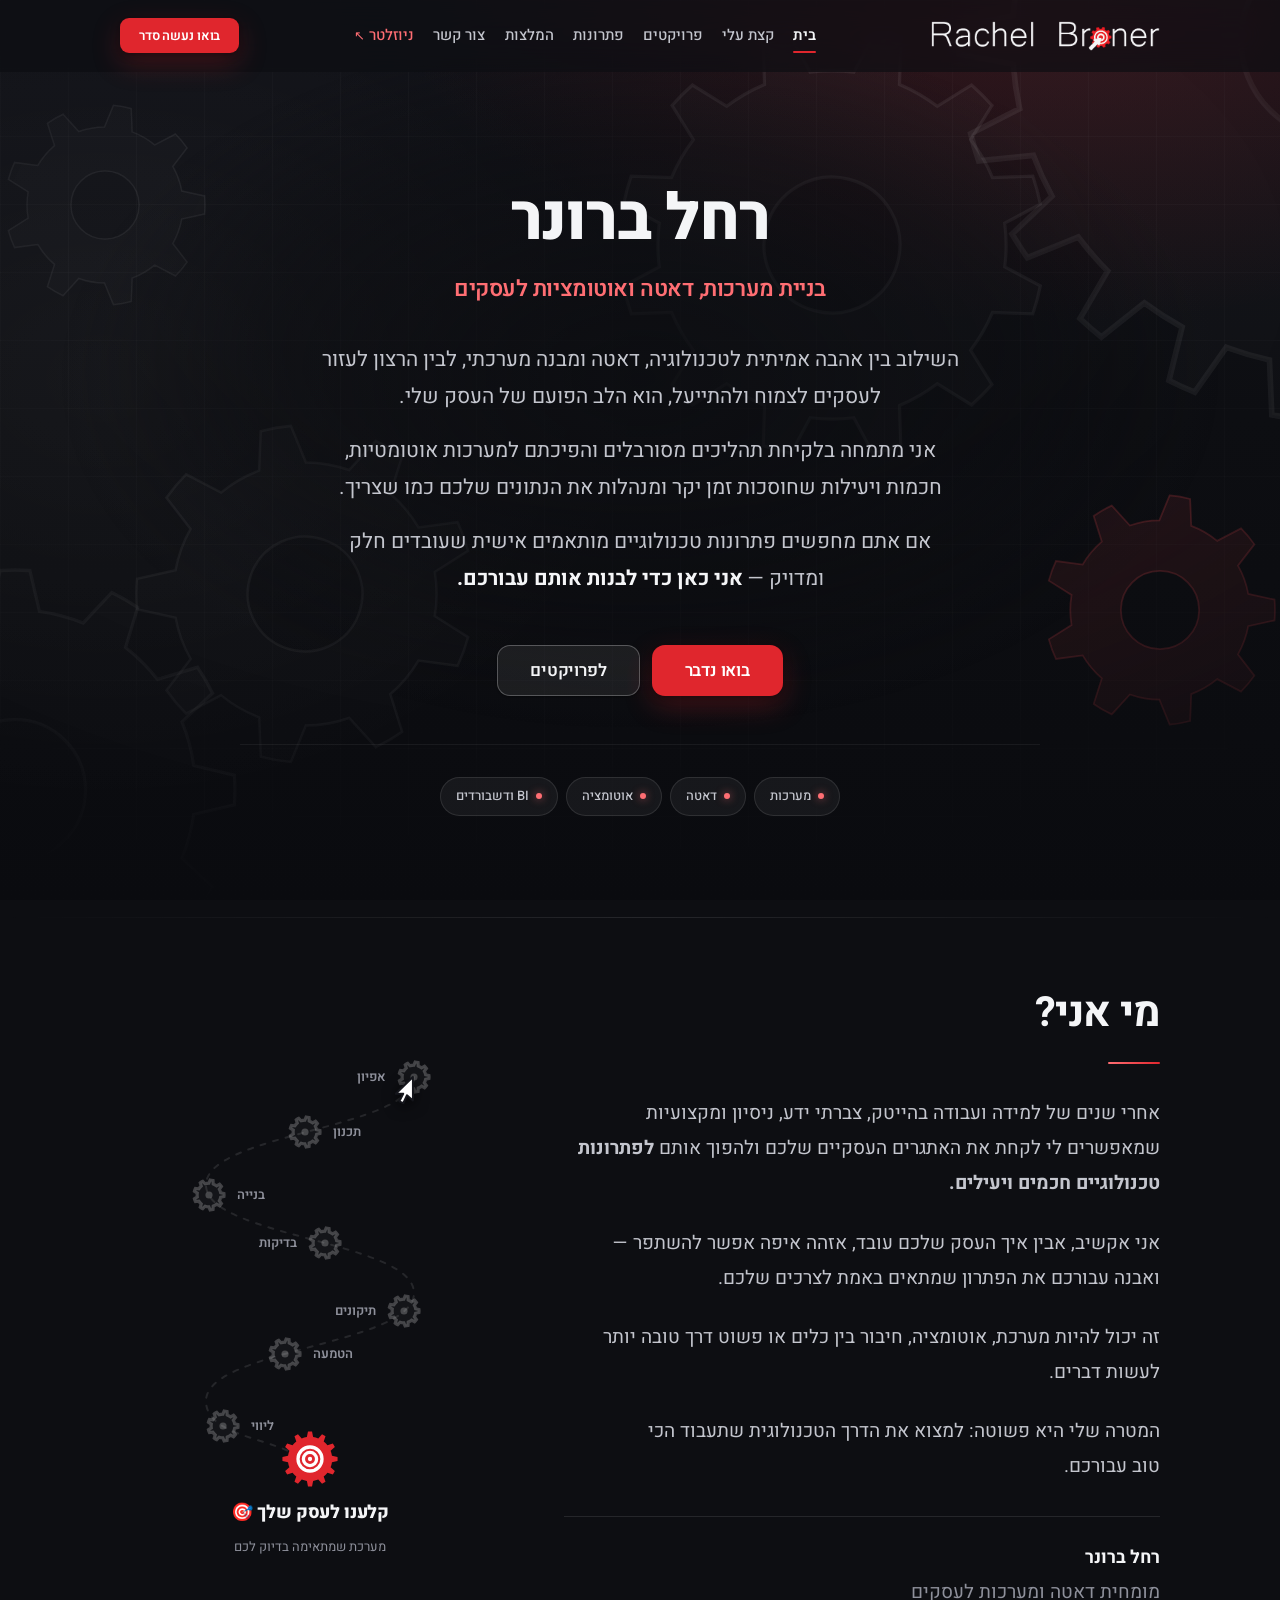
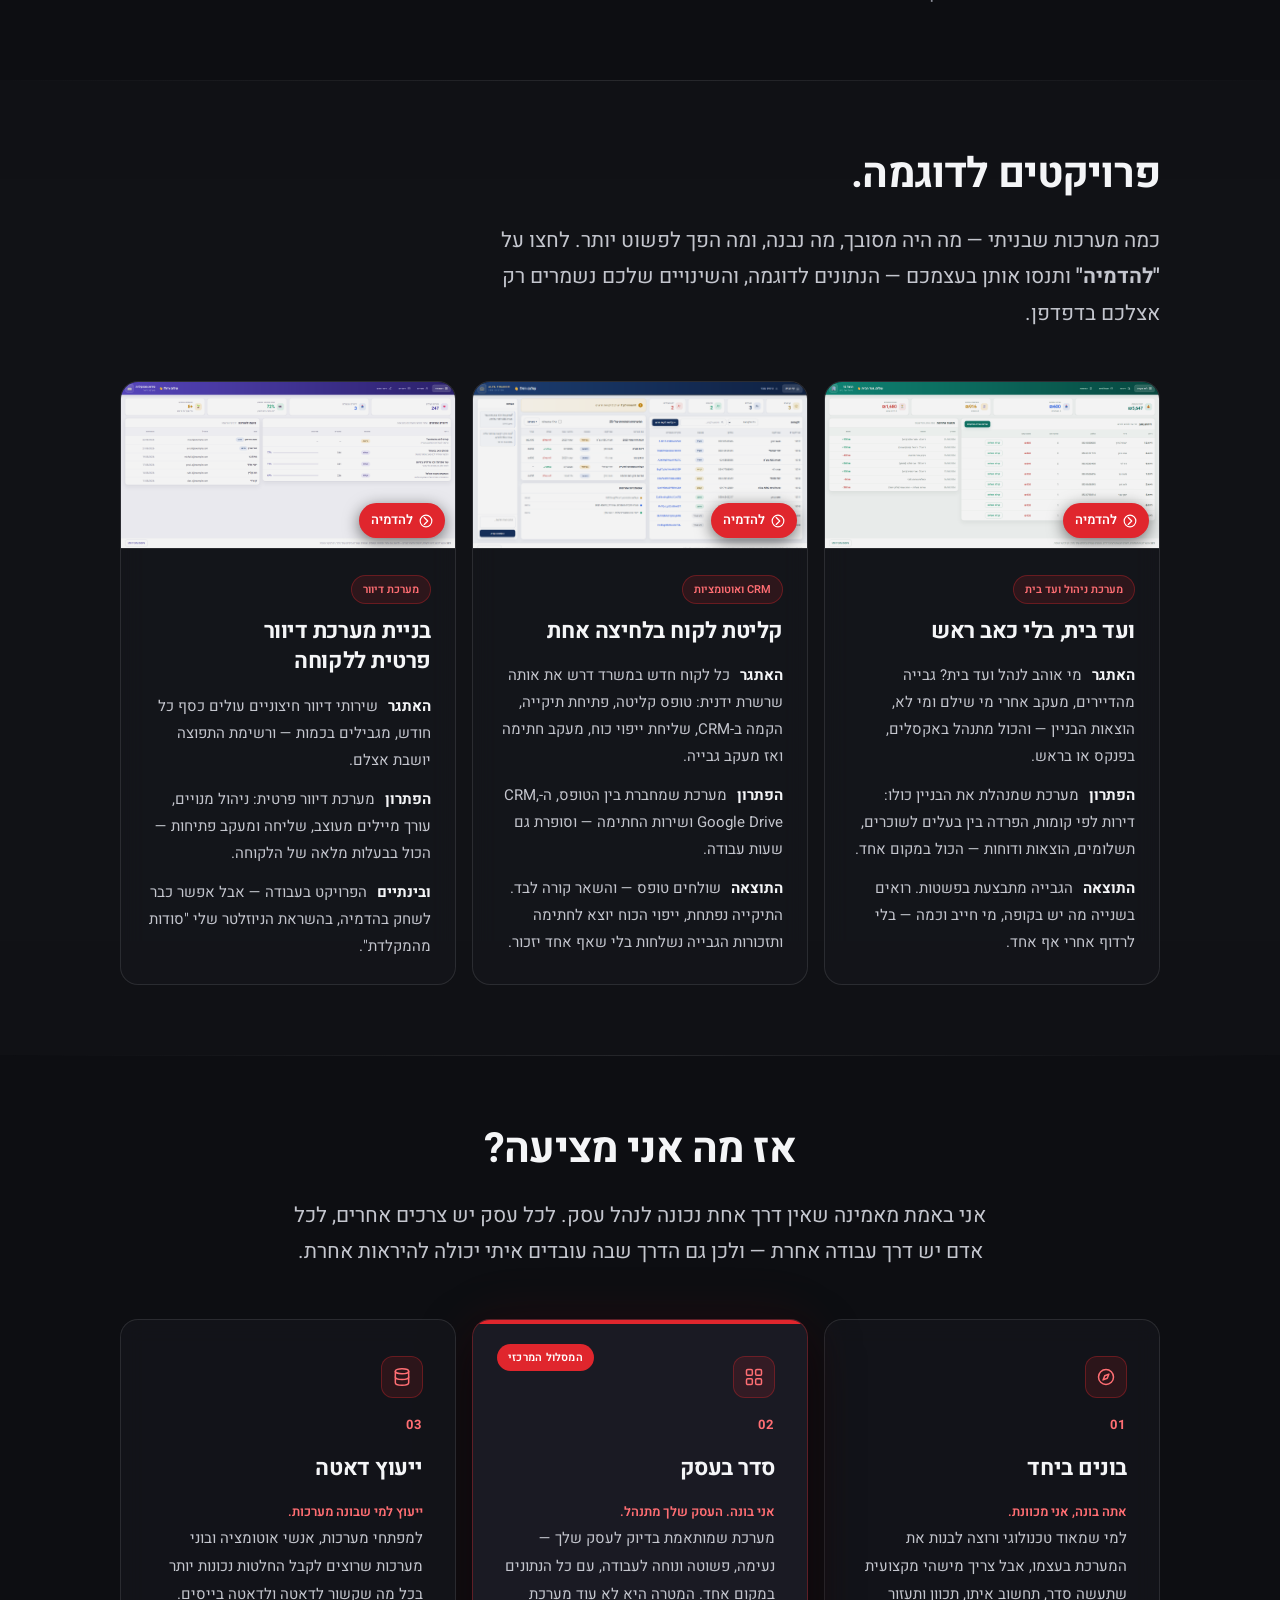
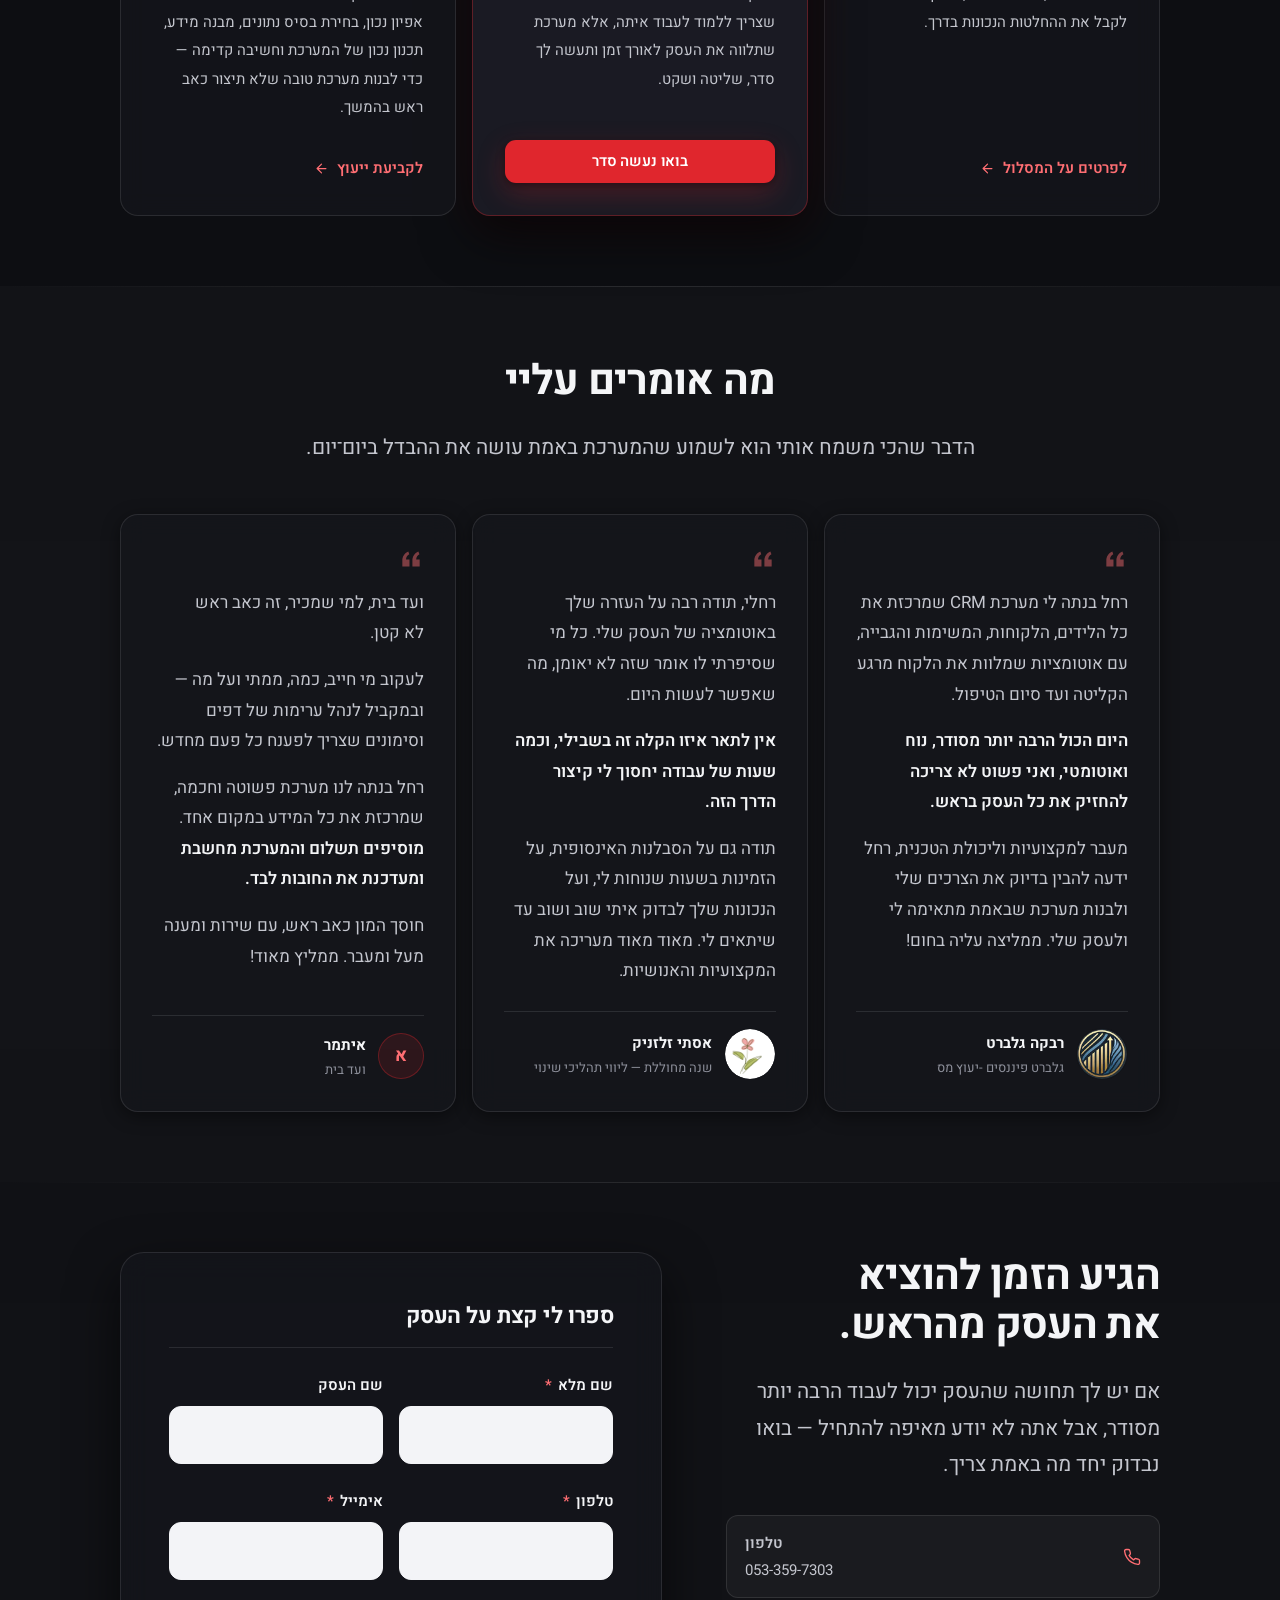
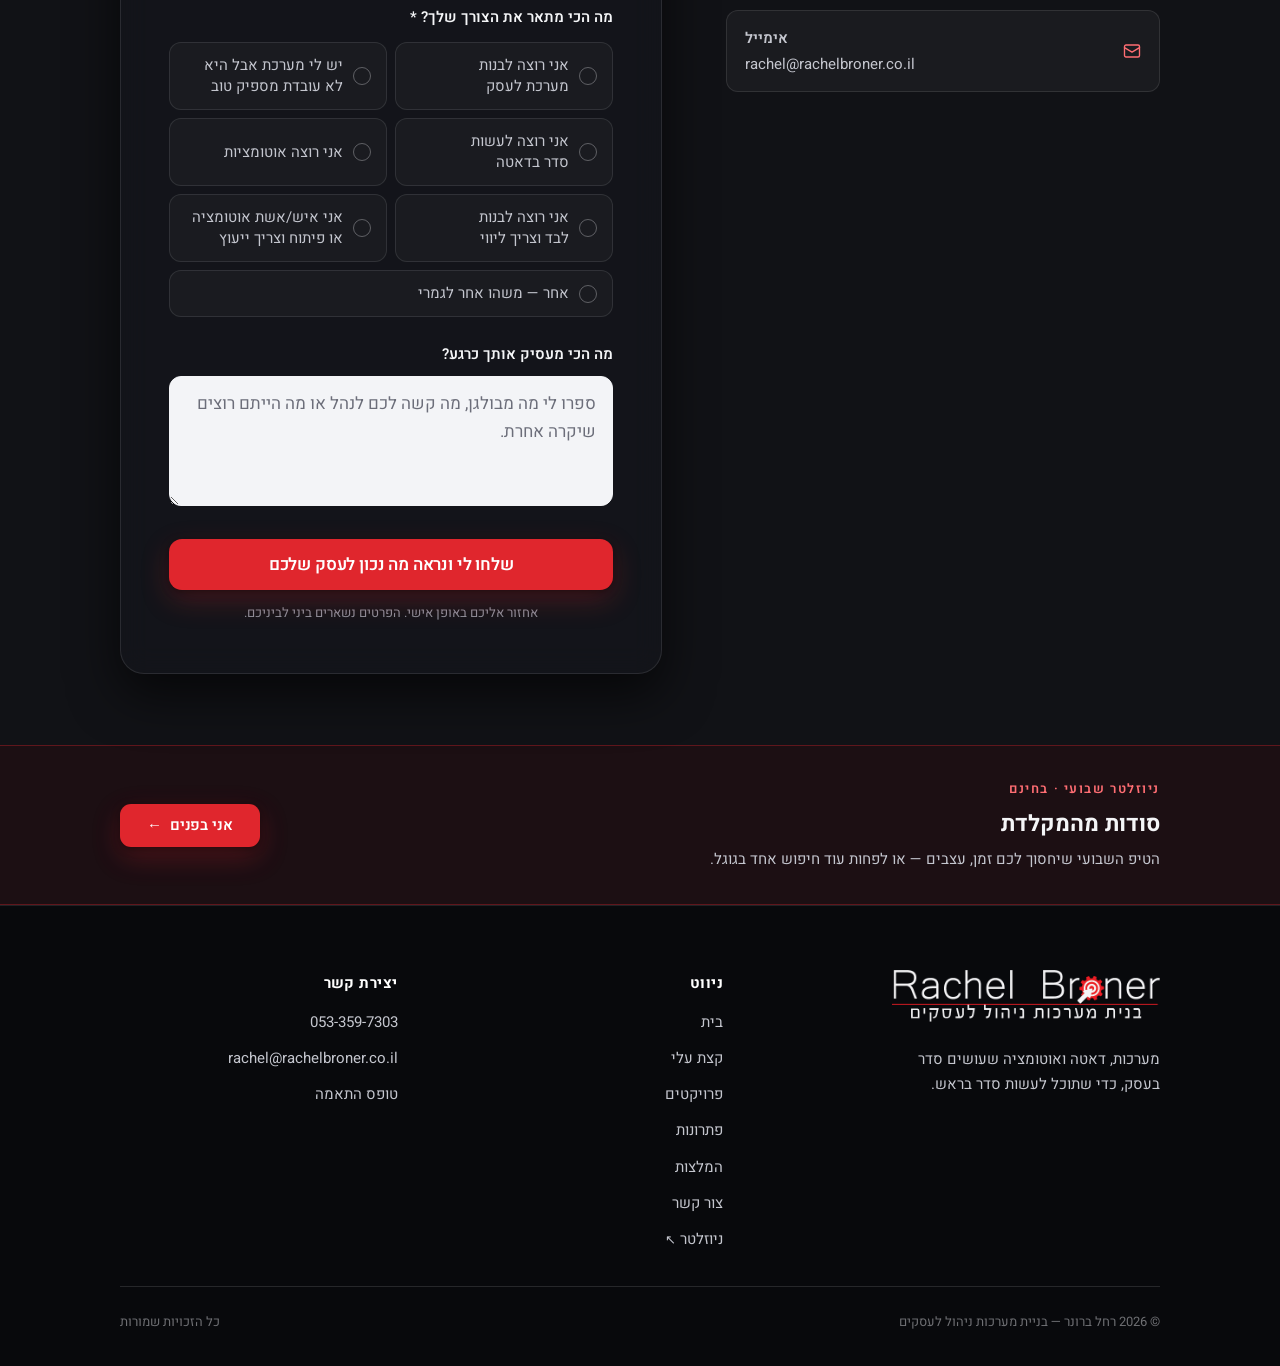
==== commit 67e98e32: "שתי המלצות חדשות: אסתי זלזניק ואיתמר מוועד בית סקשן ההמלצות עובר לשלושה כרטיסים בשורה אחת מ-1080px, " ====
--- a/index.html
+++ b/index.html
@@ -502,9 +502,9 @@
 
 <!-- ==========================================================================
      המלצות
-     ⚠️ תוכן זמני — יש להחליף בנוסח ההמלצה האמיתי, בשם הממליץ ובתפקידו.
-        להוספת המלצה: לשכפל את בלוק <figure class="card testimonial">
-        ולהוסיף class="testimonials testimonials--grid" למכל שלמטה.
+     להוספת המלצה: לשכפל בלוק <figure class="card testimonial"> ולהוסיף אותו
+     בתוך .testimonials--grid. שלוש ההמלצות נפרסות בשורה אחת במסך רחב; ה-CSS
+     מטפל לבד בפריסה לשני טורים ולטור אחד במסכים צרים יותר.
      ========================================================================== -->
 <section class="section section--tint" id="testimonials">
   <div class="container">
@@ -516,7 +516,7 @@
       </p>
     </div>
 
-    <div class="testimonials">
+    <div class="testimonials testimonials--grid">
 
       <figure class="card testimonial reveal">
         <svg class="testimonial__quote" viewBox="0 0 24 24" fill="currentColor" aria-hidden="true">
@@ -545,6 +545,69 @@
           <span>
             <span class="testimonial__name">רבקה גלברט</span>
             <span class="testimonial__role">גלברט פיננסים -יעוץ מס</span>
+          </span>
+        </figcaption>
+      </figure>
+
+      <figure class="card testimonial reveal">
+        <svg class="testimonial__quote" viewBox="0 0 24 24" fill="currentColor" aria-hidden="true">
+          <path d="M9.5 5C6 6.6 4 9.6 4 13.3V19h6.6v-6.6H7.4c0-2.2 1-3.8 3-4.9L9.5 5Zm9.3 0c-3.5 1.6-5.5 4.6-5.5 8.3V19H20v-6.6h-3.2c0-2.2 1-3.8 3-4.9L18.8 5Z"/>
+        </svg>
+
+        <blockquote class="testimonial__text">
+          <p>
+            רחלי, תודה רבה על העזרה שלך באוטומציה של העסק שלי. כל מי שסיפרתי לו
+            אומר שזה לא יאומן, מה שאפשר לעשות היום.
+          </p>
+          <p>
+            <strong>אין לתאר איזו הקלה זה בשבילי, וכמה שעות של עבודה יחסוך לי
+            קיצור הדרך הזה.</strong>
+          </p>
+          <p>
+            תודה גם על הסבלנות האינסופית, על הזמינות בשעות שנוחות לי, ועל הנכונות
+            שלך לבדוק איתי שוב ושוב עד שיתאים לי. מאוד מאוד מעריכה את המקצועיות
+            והאנושיות.
+          </p>
+        </blockquote>
+
+        <figcaption class="testimonial__author">
+          <span class="testimonial__avatar testimonial__avatar--logo" aria-hidden="true">
+            <img src="assets/shana-mecholelet-mark.png" alt="" width="52" height="52" loading="lazy" decoding="async">
+          </span>
+          <span>
+            <span class="testimonial__name">אסתי זלזניק</span>
+            <span class="testimonial__role">שנה מחוללת — ליווי תהליכי שינוי</span>
+          </span>
+        </figcaption>
+      </figure>
+
+      <figure class="card testimonial reveal">
+        <svg class="testimonial__quote" viewBox="0 0 24 24" fill="currentColor" aria-hidden="true">
+          <path d="M9.5 5C6 6.6 4 9.6 4 13.3V19h6.6v-6.6H7.4c0-2.2 1-3.8 3-4.9L9.5 5Zm9.3 0c-3.5 1.6-5.5 4.6-5.5 8.3V19H20v-6.6h-3.2c0-2.2 1-3.8 3-4.9L18.8 5Z"/>
+        </svg>
+
+        <blockquote class="testimonial__text">
+          <p>
+            ועד בית, למי שמכיר, זה כאב ראש לא קטן.
+          </p>
+          <p>
+            לעקוב מי חייב, כמה, ממתי ועל מה — ובמקביל לנהל ערימות של דפים
+            וסימונים שצריך לפענח כל פעם מחדש.
+          </p>
+          <p>
+            רחל בנתה לנו מערכת פשוטה וחכמה, שמרכזת את כל המידע במקום אחד.
+            <strong>מוסיפים תשלום והמערכת מחשבת ומעדכנת את החובות לבד.</strong>
+          </p>
+          <p>
+            חוסך המון כאב ראש, עם שירות ומענה מעל ומעבר. ממליץ מאוד!
+          </p>
+        </blockquote>
+
+        <figcaption class="testimonial__author">
+          <span class="testimonial__avatar" aria-hidden="true">א</span>
+          <span>
+            <span class="testimonial__name">איתמר</span>
+            <span class="testimonial__role">ועד בית</span>
           </span>
         </figcaption>
       </figure>
--- a/css/sections.css
+++ b/css/sections.css
@@ -230,15 +230,52 @@
    המלצות
    ========================================================================== */
 
-/* כרגע יש המלצה אחת — כרטיס רחב וממורכז, כדי שלא ייראה יתום בשורה.
-   כשמוסיפים המלצות: להוסיף .testimonials--grid למכל, והכרטיסים
-   ייפרסו לשני טורים ברוחב מלא. */
+/* במסך צר הכרטיסים נערמים בטור אחד, ברוחב מוגבל וממורכז. */
 .testimonials { display: grid; gap: var(--sp-4); margin-top: var(--sp-7); }
 .testimonial   { max-width: 820px; margin-inline: auto; }
 
-@media (min-width: 900px) {
+/* טווח ביניים — שני טורים. במספר אי־זוגי של המלצות האחרונה נשארת לבד
+   בשורה, ולכן היא נפרסת על שני הטורים וממורכזת במקום להיראות יתומה בצד. */
+@media (min-width: 760px) {
   .testimonials--grid { grid-template-columns: repeat(2, 1fr); }
   .testimonials--grid .testimonial { max-width: none; margin-inline: 0; }
+
+  .testimonials--grid .testimonial:last-child:nth-child(odd) {
+    grid-column: 1 / -1;
+    max-width: 820px;
+    margin-inline: auto;
+  }
+}
+
+/* מסך רחב — שלוש המלצות בשורה אחת. הכרטיס צר יותר, ולכן הריפוד,
+   הציטוט והטיפוגרפיה מתהדקים כדי שהטקסט ינשום. */
+@media (min-width: 1080px) {
+  .testimonials--grid { grid-template-columns: repeat(3, 1fr); }
+
+  .testimonials--grid .testimonial:last-child:nth-child(odd) {
+    grid-column: auto;
+    max-width: none;
+    margin-inline: 0;
+  }
+
+  .testimonials--grid .testimonial { padding: clamp(24px, 2.4vw, 32px); }
+
+  .testimonials--grid .testimonial__quote {
+    width: 26px;
+    height: 26px;
+    margin-bottom: var(--sp-4);
+  }
+
+  .testimonials--grid .testimonial__text {
+    font-size: var(--fs-body);
+    line-height: 1.8;
+  }
+
+  .testimonials--grid .testimonial__author {
+    gap: var(--sp-3);
+    margin-top: var(--sp-5);
+    padding-top: var(--sp-4);
+  }
 }
 
 .testimonial {
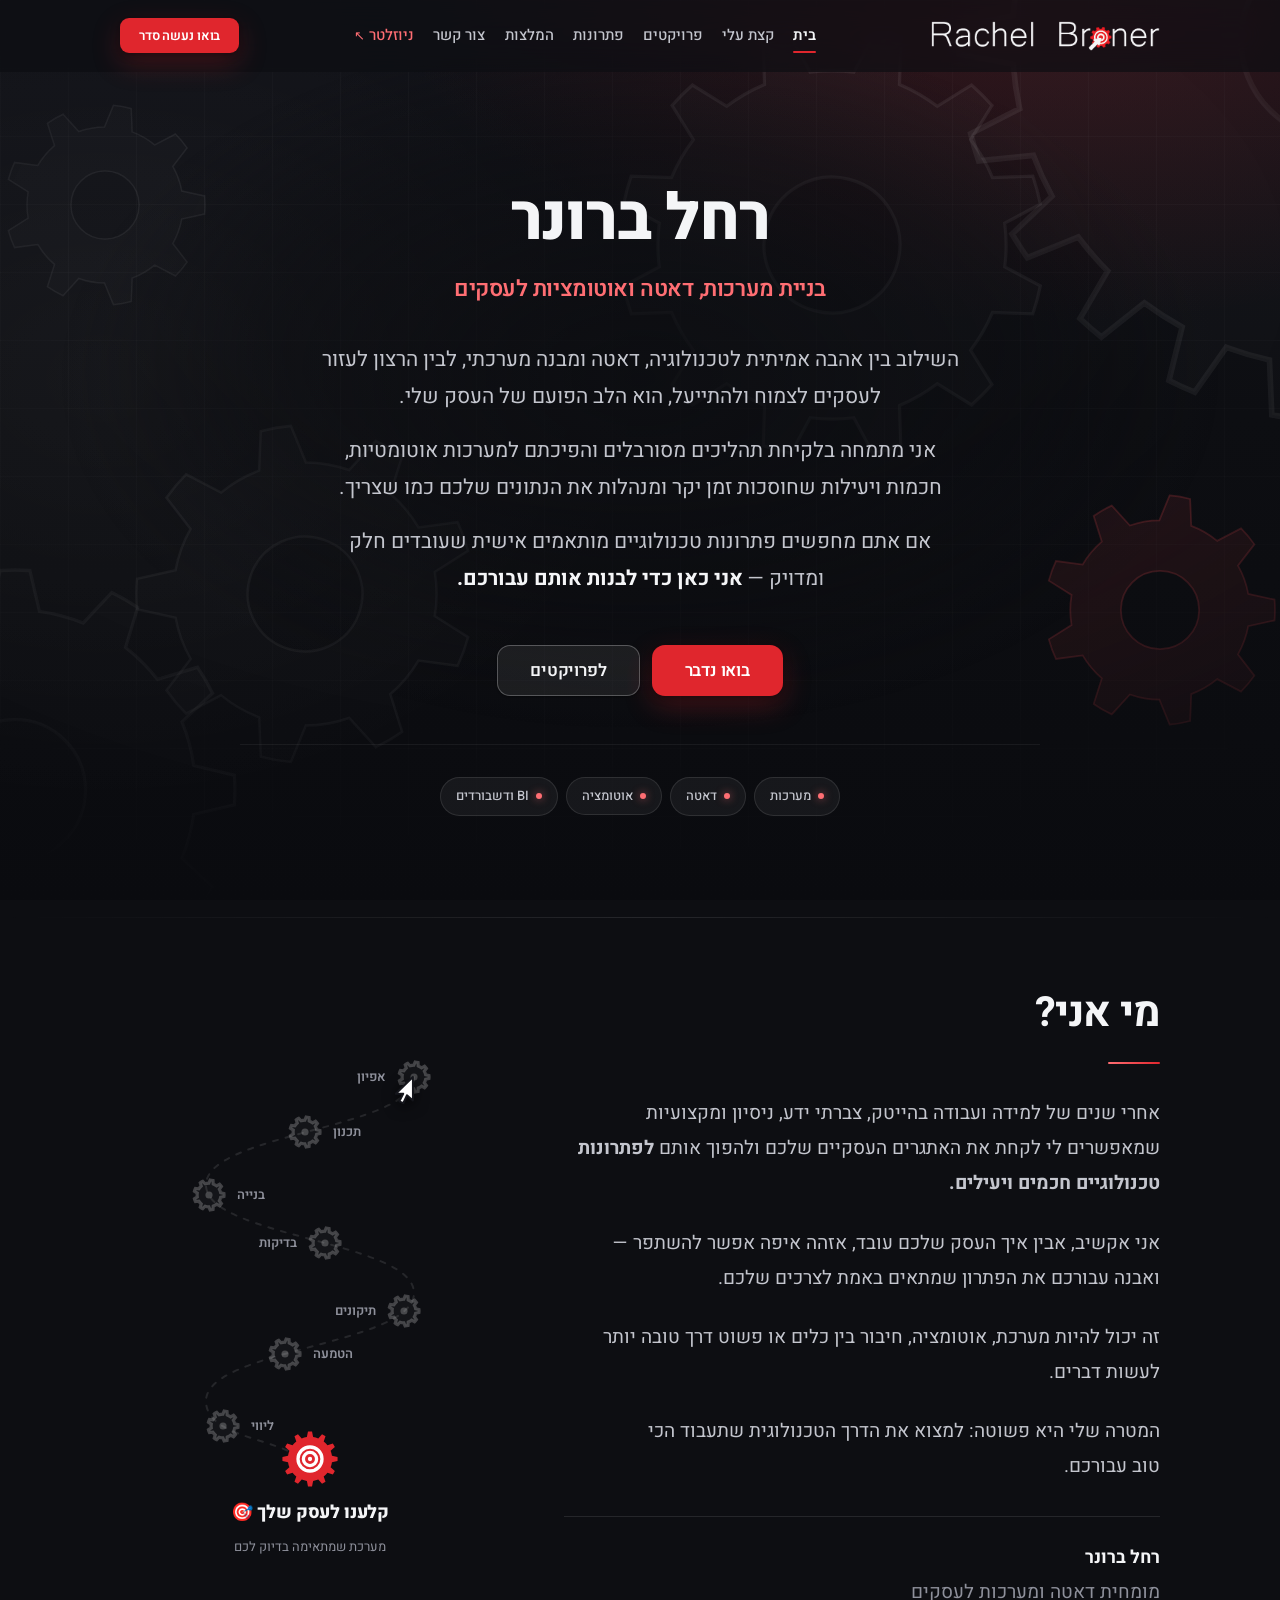
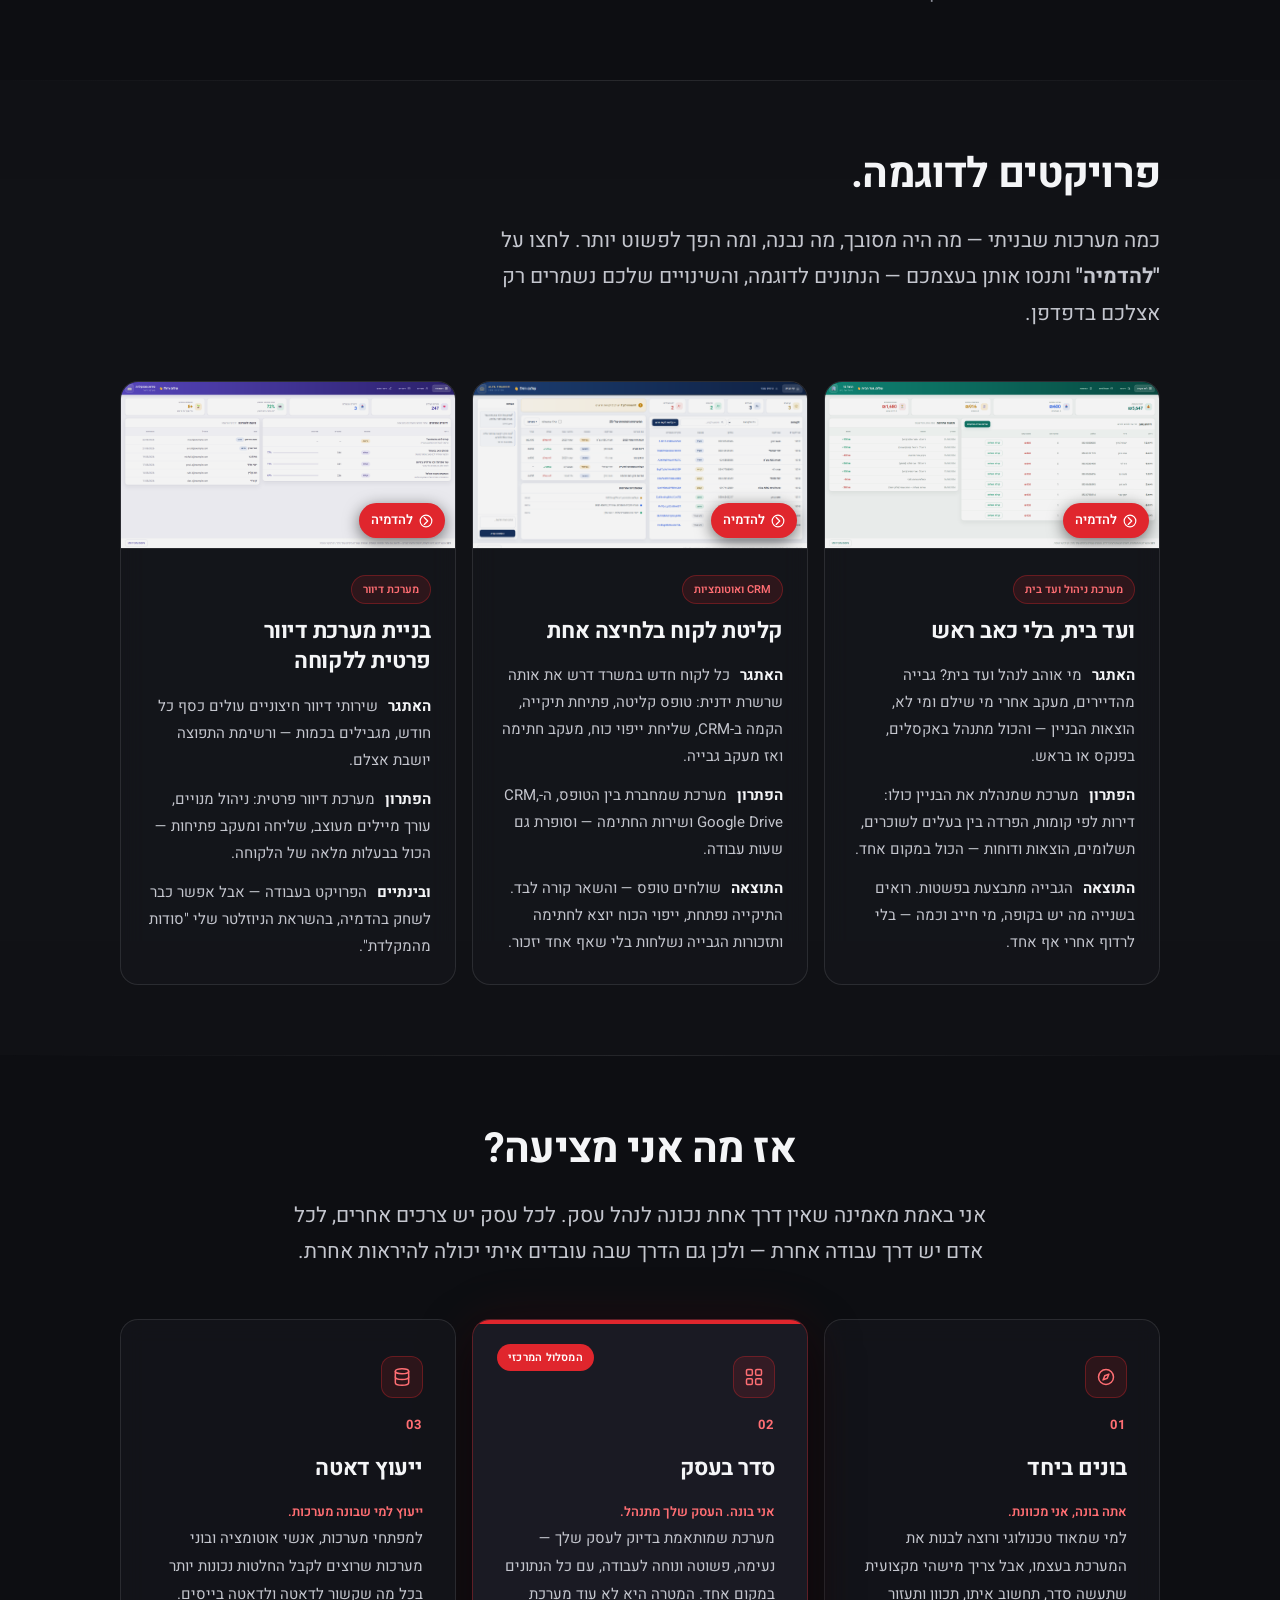
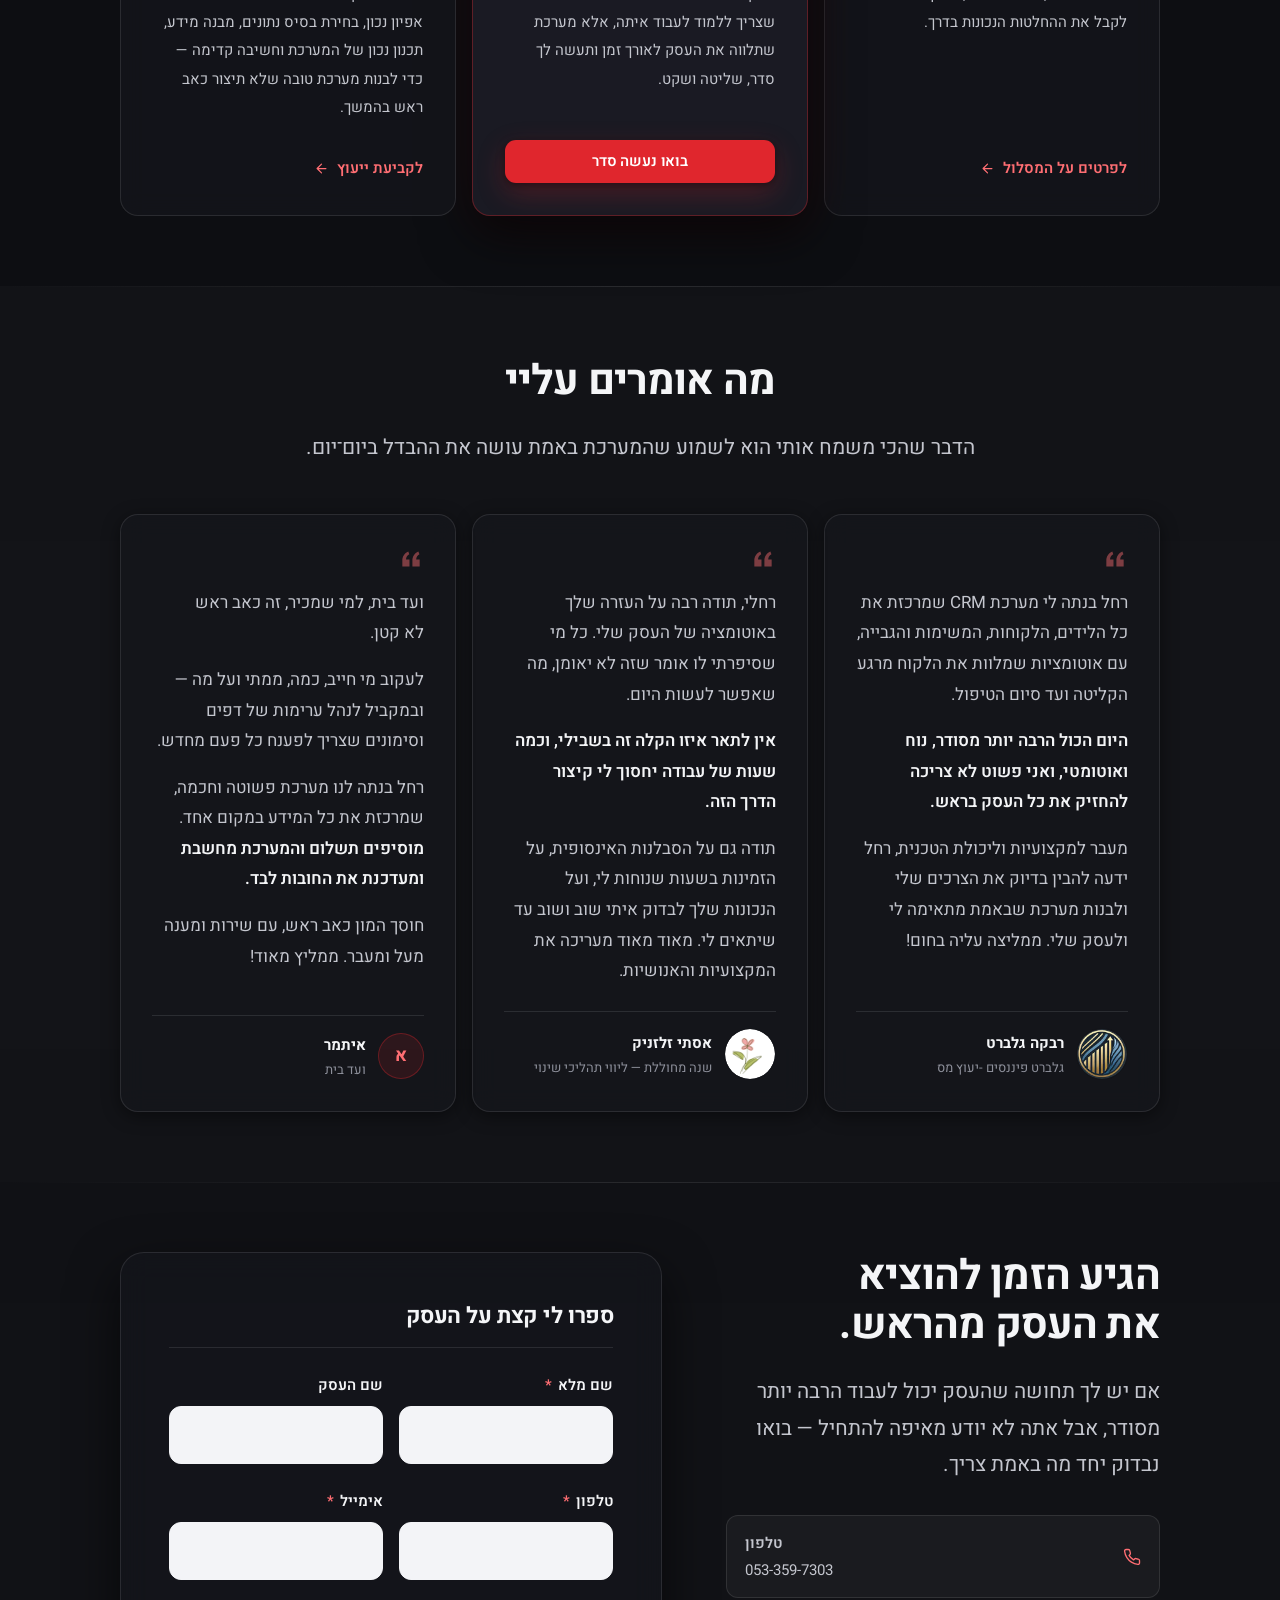
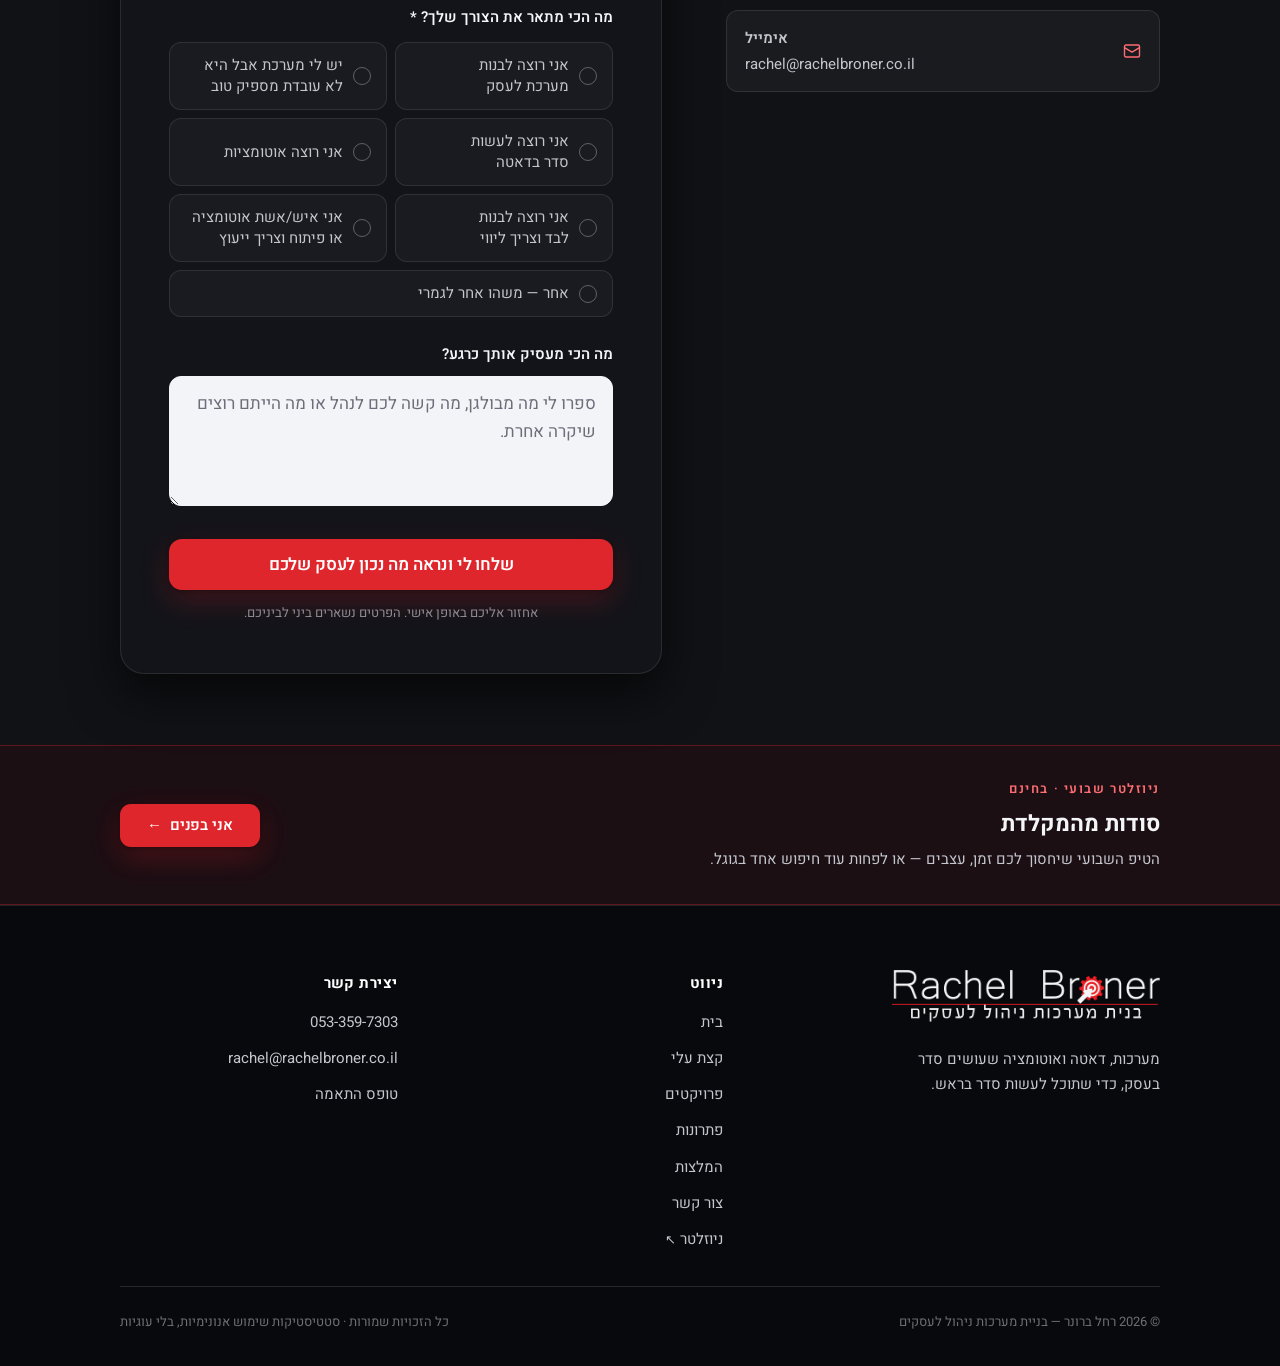
==== commit 0c58c444: "סטטיסטיקות שימוש עם Umami, בלי עוגיות ובלי קוד צד־שלישי הסקריפט של Umami מאוחסן בריפו (js/umami.js) " ====
--- a/index.html
+++ b/index.html
@@ -35,6 +35,26 @@
 <link rel="stylesheet" href="css/base.css">
 <link rel="stylesheet" href="css/components.css">
 <link rel="stylesheet" href="css/sections.css">
+
+<!-- ==========================================================================
+     סטטיסטיקות שימוש — Umami. בלי עוגיות, בלי זיהוי אישי, בלי באנר הסכמה.
+
+     הסקריפט מאוחסן אצלנו (js/umami.js) ולא נטען משרת חיצוני, כדי ששום קוד
+     של צד שלישי לא ירוץ בדף שיש בו טופס עם פרטי לקוחות. החוצה יוצאת רק
+     שליחה של מספרים אנונימיים.
+
+     כתובת היעד של השליחה מוטמעת בתוך js/umami.js ולא נכתבת כאן בכוונה —
+     כך אין שתי כתובות שיכולות להיפרד. כדי לראות לאן בדיוק הולכים הנתונים,
+     לחפש "api/send" בתוך js/umami.js (כרגע: gateway.umami.is).
+
+     data-website-id — ריק = המדידה כבויה לגמרי, אפס בקשות רשת. זה מצב בטוח.
+     data-domains — שולח רק מהדומיין החי. על localhost ועל file:// הסקריפט
+       נטען, מגדיר את window.umami, ומשליך בשקט כל שליחה — כך שבדיקות
+       מקומיות רצות באותו מסלול קוד בדיוק, בלי לזהם את הנתונים האמיתיים.
+     ========================================================================== -->
+<script defer src="js/umami.js"
+        data-website-id="f04747dc-77e8-4219-a7ba-9b6ef29802b3"
+        data-domains="rachelbroner.co.il,www.rachelbroner.co.il"></script>
 
 <script type="application/ld+json">
 {
@@ -734,7 +754,7 @@
      ההרשמה עצמה יושבת ב-news.rachelbroner.co.il (אפליקציה נפרדת);
      כאן רק ההזמנה והקישור אליה. הטקסטים זהים לאלה שבדף ההרשמה.
      ========================================================================== -->
-<aside class="newsletter-bar reveal" aria-labelledby="newsletter-title">
+<aside class="newsletter-bar reveal" id="news" aria-labelledby="newsletter-title">
   <div class="container newsletter-bar__inner">
 
     <div class="newsletter-bar__text">
@@ -805,7 +825,7 @@
 
     <div class="footer__bottom">
       <span>© <span id="year">2026</span> רחל ברונר — בניית מערכות ניהול לעסקים</span>
-      <span>כל הזכויות שמורות</span>
+      <span>כל הזכויות שמורות · סטטיסטיקות שימוש אנונימיות, בלי עוגיות</span>
     </div>
 
   </div>
@@ -837,6 +857,7 @@
 </div>
 
 <script src="js/config.js"></script>
+<script src="js/analytics.js"></script>
 <script src="js/main.js"></script>
 
 </body>
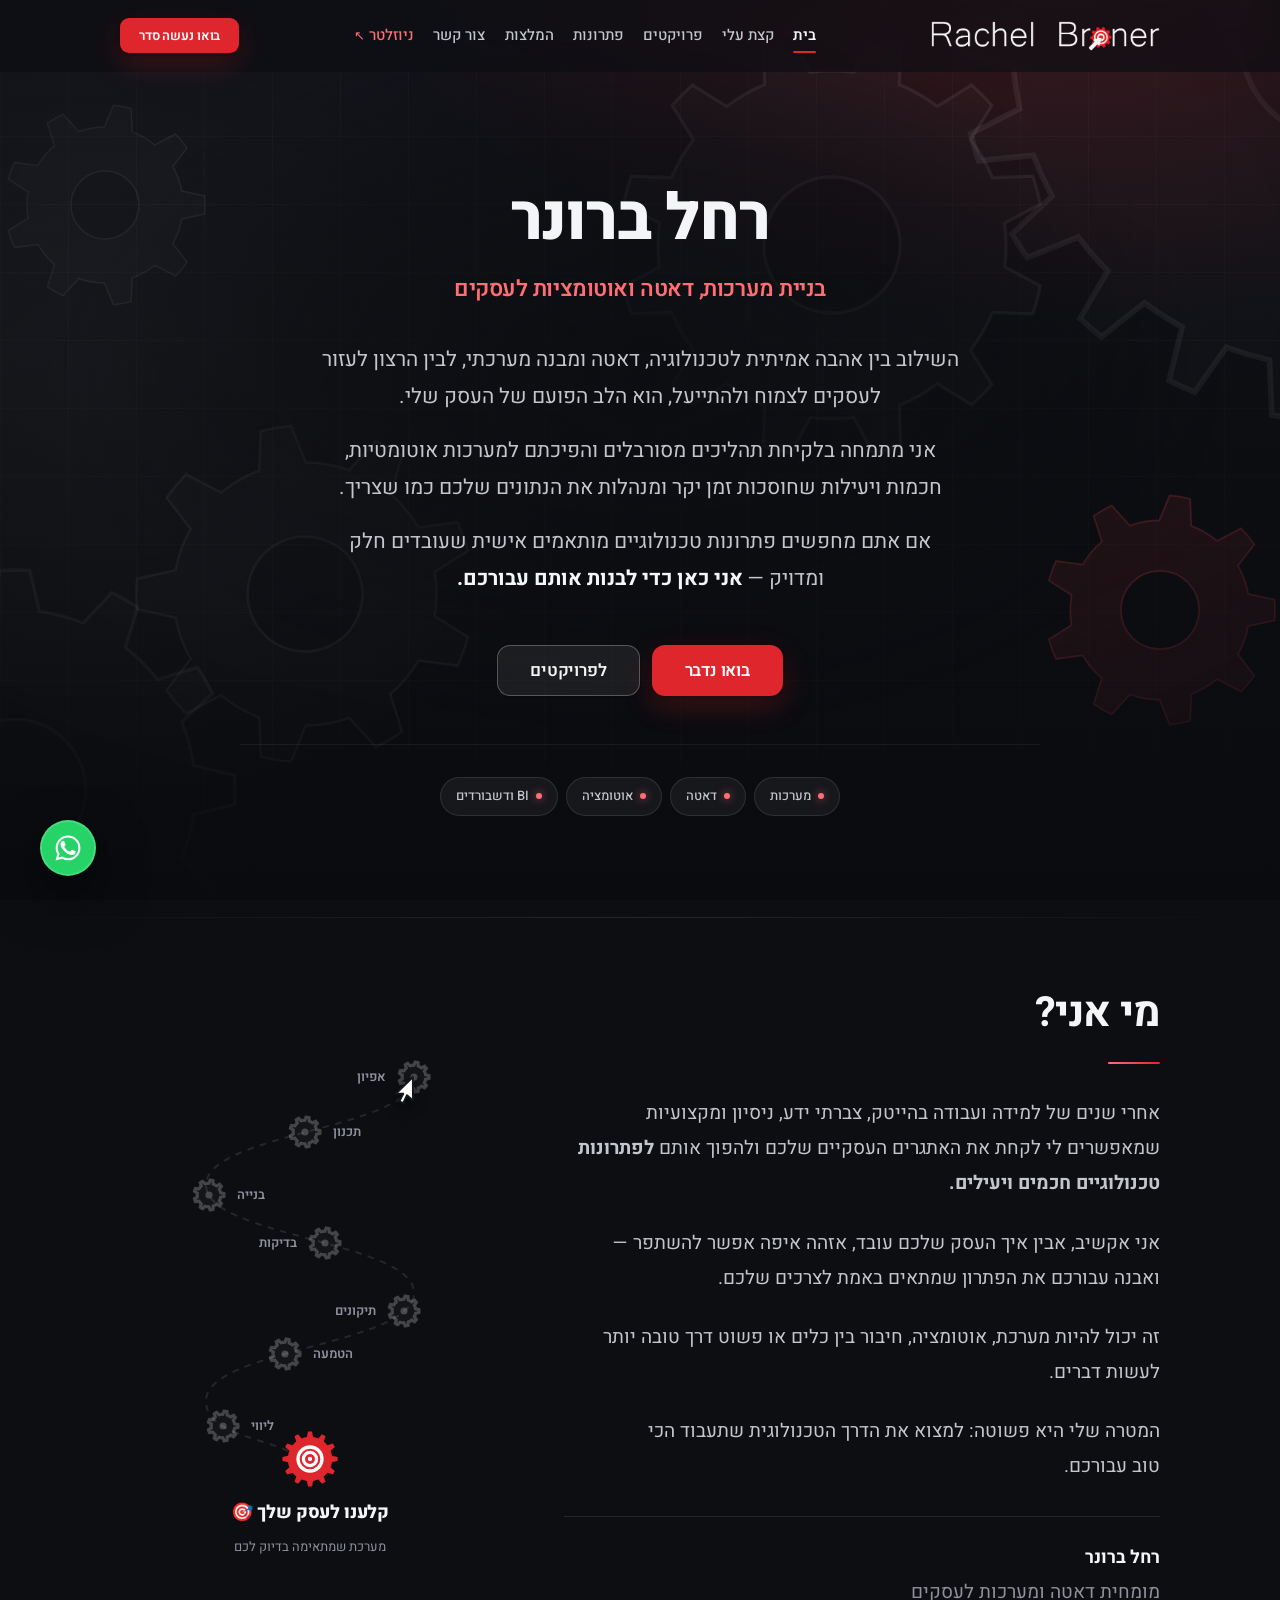
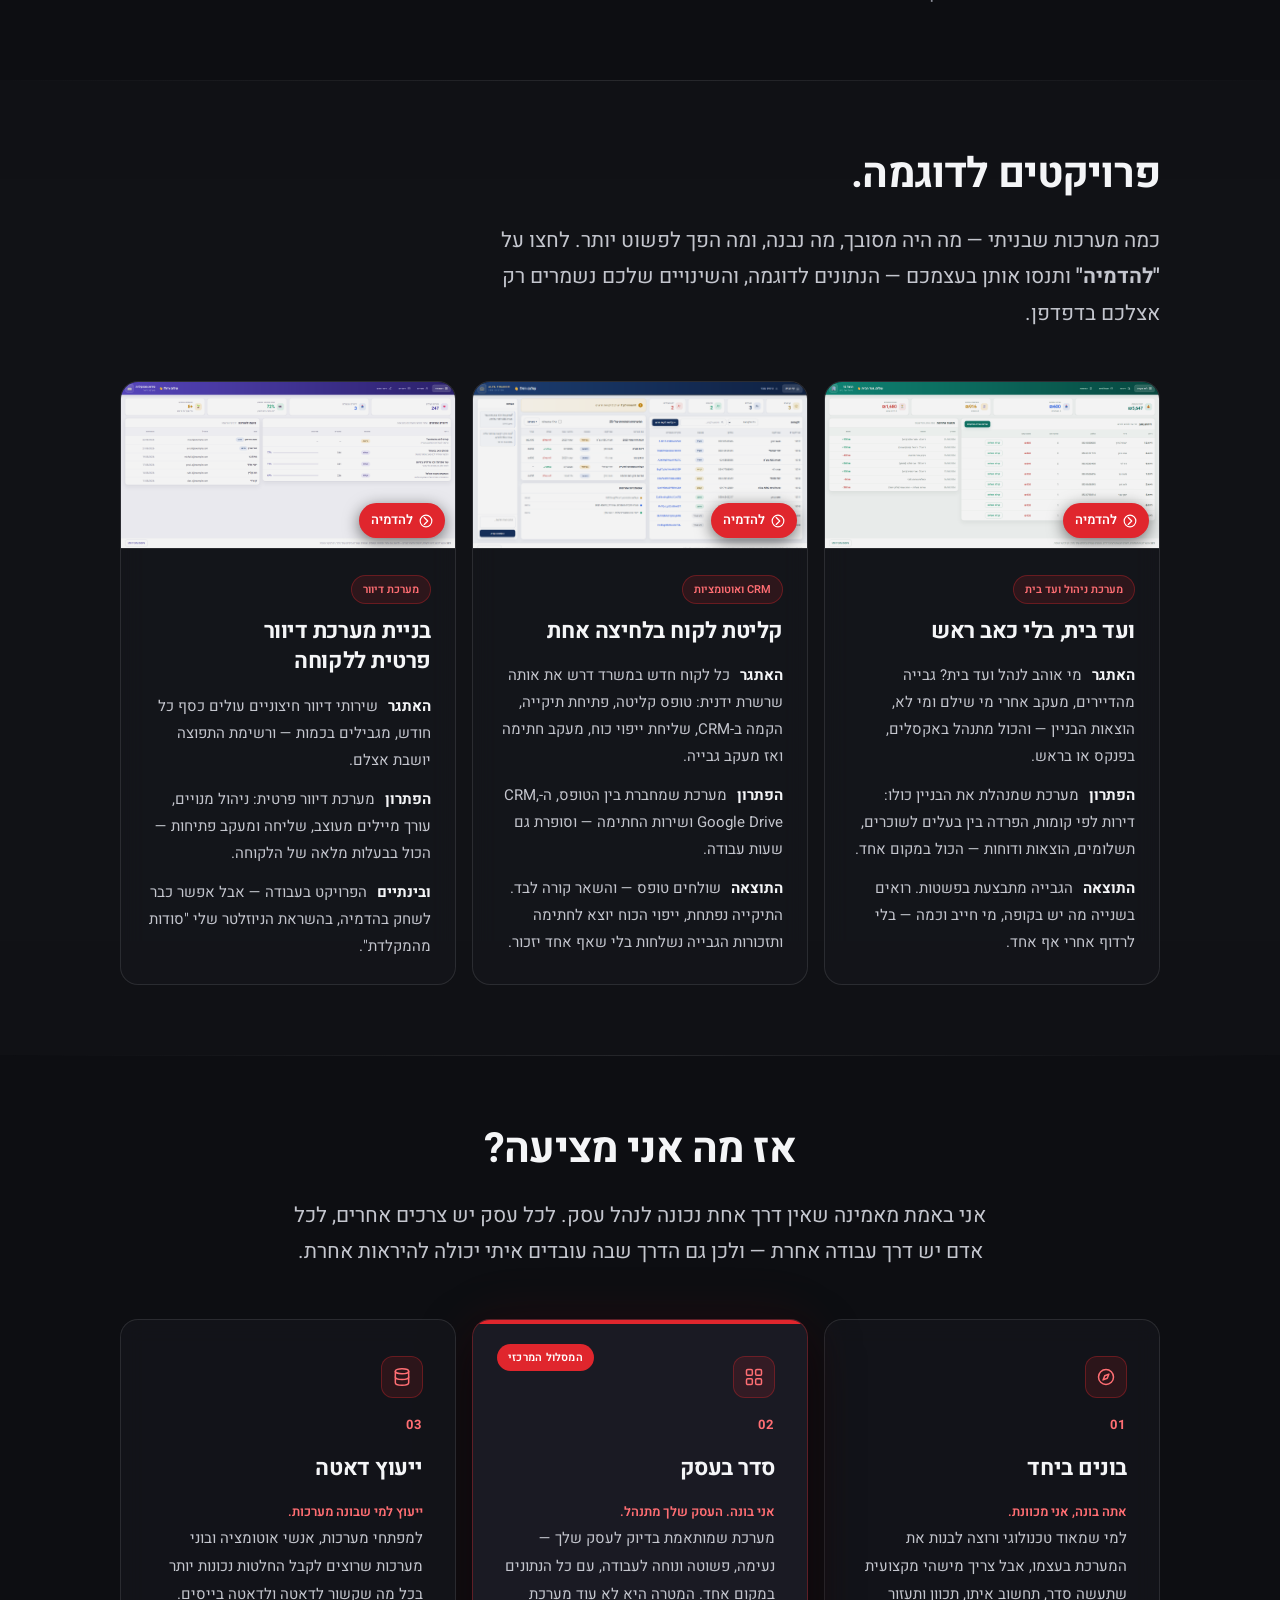
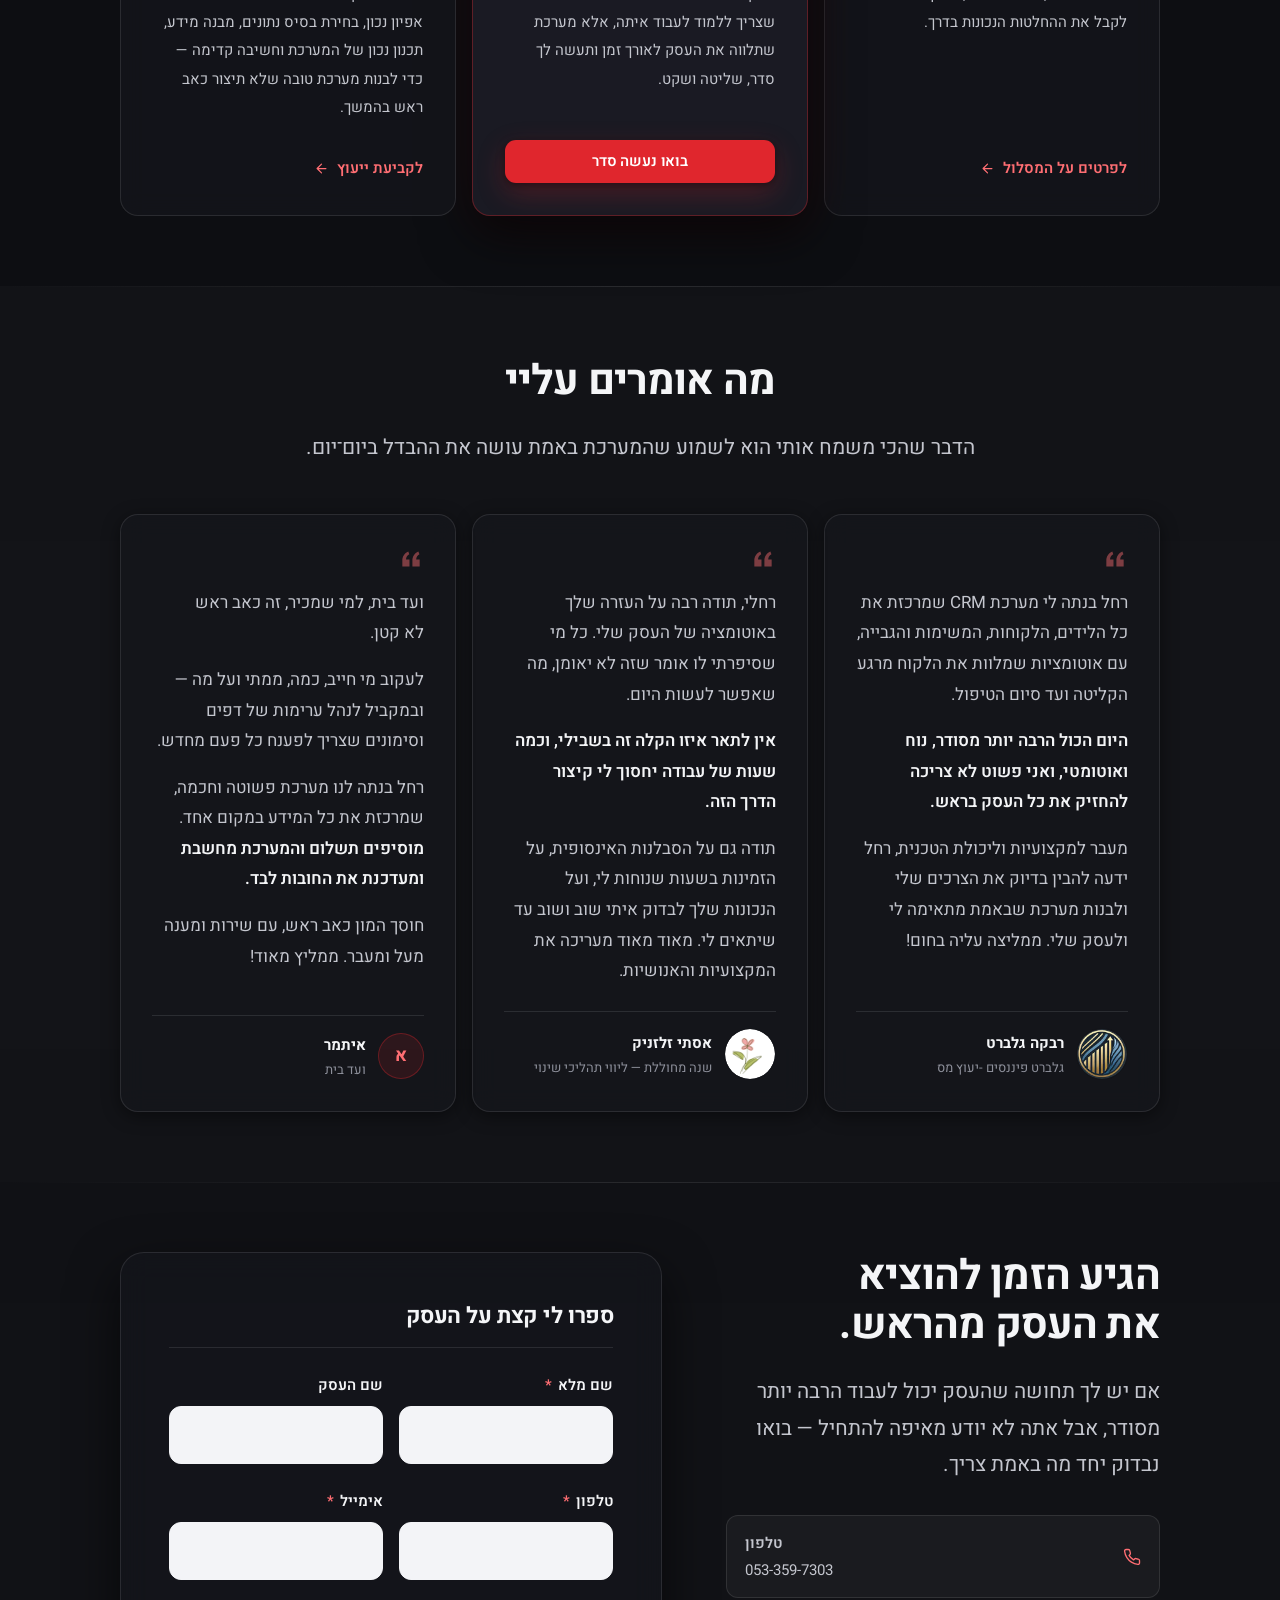
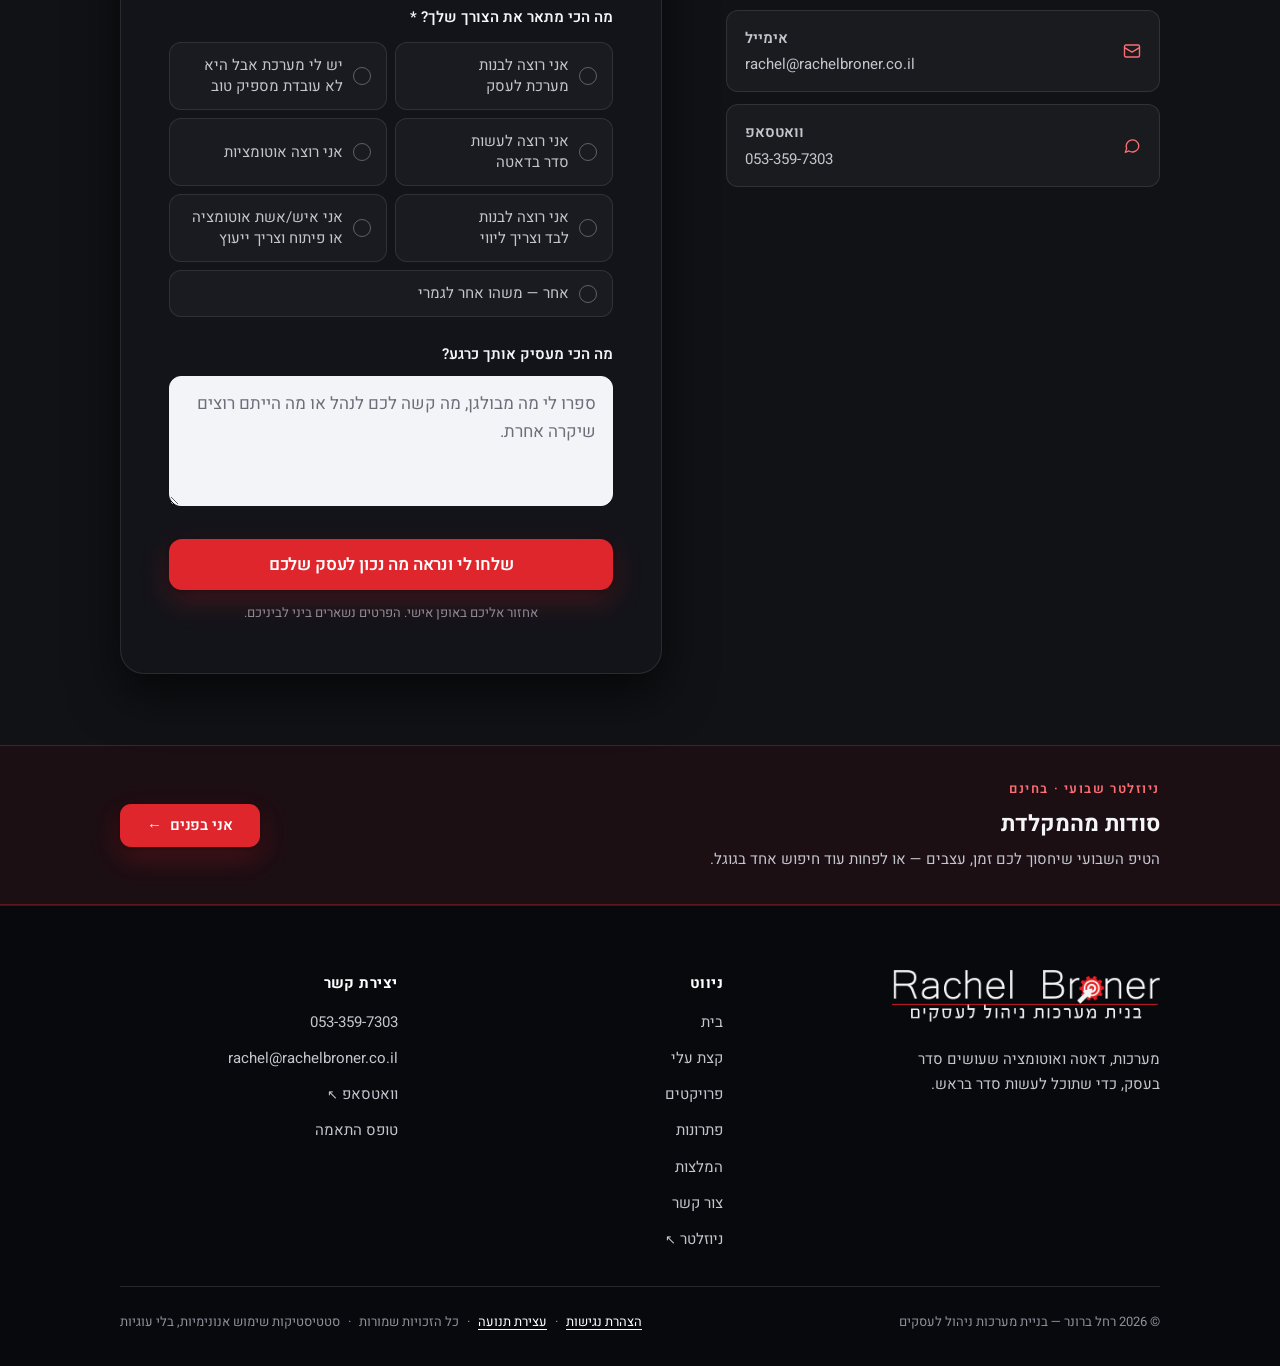
==== commit 700e6584: "הצהרת נגישות, כפתור וואטסאפ צף, ותיקוני הנגישות שמאחוריהם עמוד accessibility.html חדש, מקושר מהשורה " ====
--- a/index.html
+++ b/index.html
@@ -35,6 +35,10 @@
 <link rel="stylesheet" href="css/base.css">
 <link rel="stylesheet" href="css/components.css">
 <link rel="stylesheet" href="css/sections.css">
+
+<!-- נטען כאן ולא בסוף הדף בכוונה: הוא קובע את מצב התנועה לפני הציור
+     הראשון, כדי שמי שכבר ביקש לעצור לא יראה הבזק של אנימציה. -->
+<script src="js/motion.js"></script>
 
 <!-- ==========================================================================
      סטטיסטיקות שימוש — Umami. בלי עוגיות, בלי זיהוי אישי, בלי באנר הסכמה.
@@ -664,6 +668,16 @@
             </svg>
             <span><b>אימייל</b><span>rachel@rachelbroner.co.il</span></span>
           </a>
+          <!-- אותה אפשרות שבבועה הצפה, אבל בתוך זרימת הדף:
+               מי שגולל עד לכאן לא צריך למצוא כפתור מרחף. -->
+          <a class="contact__link" data-wa
+             href="https://wa.me/972533597303?text=%D7%94%D7%99%D7%99%20%D7%A8%D7%97%D7%9C%2C%20%D7%94%D7%92%D7%A2%D7%AA%D7%99%20%D7%93%D7%A8%D7%9A%20%D7%94%D7%90%D7%AA%D7%A8%20%D7%95%D7%90%D7%A9%D7%9E%D7%97%20%D7%9C%D7%A9%D7%9E%D7%95%D7%A2%20%D7%90%D7%99%D7%9A%20%D7%90%D7%A4%D7%A9%D7%A8%20%D7%9C%D7%A2%D7%A9%D7%95%D7%AA%20%D7%A1%D7%93%D7%A8%20%D7%91%D7%A2%D7%A1%D7%A7%20%D7%A9%D7%9C%D7%99."
+             target="_blank" rel="noopener">
+            <svg viewBox="0 0 24 24" fill="none" stroke="currentColor" stroke-width="1.8" stroke-linecap="round" stroke-linejoin="round" aria-hidden="true">
+              <path d="M21 11.5a8.4 8.4 0 0 1-12.9 7.1L3 20.5l1.9-5A8.4 8.4 0 1 1 21 11.5Z"/>
+            </svg>
+            <span><b>וואטסאפ</b><span>053-359-7303</span></span>
+          </a>
         </div>
       </div>
 
@@ -675,8 +689,12 @@
         <div class="form-row">
           <div class="field">
             <label class="field__label" for="fullName">שם מלא <span class="req" aria-hidden="true">*</span></label>
-            <input class="input" type="text" id="fullName" name="fullName" autocomplete="name" required>
-            <p class="field__error" data-error-for="fullName">נשמח לדעת איך קוראים לכם</p>
+            <!-- aria-describedby מקשר את הודעת השגיאה לשדה, כדי שקורא מסך
+                 יקריא את הסיבה ולא רק "שגוי". ההודעה מוסתרת עד שיש שגיאה,
+                 ולכן היא לא מוקראת סתם. אותו דפוס בכל שדות החובה. -->
+            <input class="input" type="text" id="fullName" name="fullName" autocomplete="name"
+                   aria-describedby="err-fullName" required>
+            <p class="field__error" id="err-fullName" data-error-for="fullName">נשמח לדעת איך קוראים לכם</p>
           </div>
           <div class="field">
             <label class="field__label" for="businessName">שם העסק</label>
@@ -687,17 +705,19 @@
         <div class="form-row">
           <div class="field">
             <label class="field__label" for="phone">טלפון <span class="req" aria-hidden="true">*</span></label>
-            <input class="input" type="tel" id="phone" name="phone" inputmode="tel" autocomplete="tel" dir="ltr" required>
-            <p class="field__error" data-error-for="phone">נדרש מספר טלפון תקין</p>
+            <input class="input" type="tel" id="phone" name="phone" inputmode="tel" autocomplete="tel" dir="ltr"
+                   aria-describedby="err-phone" required>
+            <p class="field__error" id="err-phone" data-error-for="phone">נדרש מספר טלפון תקין</p>
           </div>
           <div class="field">
             <label class="field__label" for="email">אימייל <span class="req" aria-hidden="true">*</span></label>
-            <input class="input" type="email" id="email" name="email" autocomplete="email" dir="ltr" required>
-            <p class="field__error" data-error-for="email">נדרשת כתובת אימייל תקינה</p>
+            <input class="input" type="email" id="email" name="email" autocomplete="email" dir="ltr"
+                   aria-describedby="err-email" required>
+            <p class="field__error" id="err-email" data-error-for="email">נדרשת כתובת אימייל תקינה</p>
           </div>
         </div>
 
-        <fieldset class="fieldset">
+        <fieldset class="fieldset" aria-describedby="err-need">
           <legend class="fieldset__legend">מה הכי מתאר את הצורך שלך? <span class="req" aria-hidden="true">*</span></legend>
           <div class="radio-grid">
             <!-- הטקסט עטוף ב-span כדי ש-text-wrap: balance יאזן את השורות
@@ -710,14 +730,15 @@
             <label class="radio"><input type="radio" name="need" value="אני איש/אשת אוטומציה או פיתוח וצריך ייעוץ"><span class="radio__mark" aria-hidden="true"></span><span class="radio__text">אני איש/אשת אוטומציה או פיתוח וצריך ייעוץ</span></label>
             <label class="radio radio--wide"><input type="radio" name="need" value="אחר"><span class="radio__mark" aria-hidden="true"></span><span class="radio__text">אחר — משהו אחר לגמרי</span></label>
           </div>
-          <p class="field__error" data-error-for="need" style="display:none">נא לבחור אחת מהאפשרויות</p>
+          <p class="field__error" id="err-need" data-error-for="need" style="display:none">נא לבחור אחת מהאפשרויות</p>
 
           <!-- נפתח רק כשנבחר "אחר". ה-JS מסיר את hidden וממקד את השדה. -->
           <div class="field field--reveal" id="needOtherField" hidden>
             <label class="field__label" for="needOther">אז מה כן? <span class="req" aria-hidden="true">*</span></label>
             <input class="input" type="text" id="needOther" name="needOther"
+                   aria-describedby="err-needOther"
                    placeholder="כתבו לי במילים שלכם">
-            <p class="field__error" data-error-for="needOther">נשמח לדעת במה מדובר</p>
+            <p class="field__error" id="err-needOther" data-error-for="needOther">נשמח לדעת במה מדובר</p>
           </div>
         </fieldset>
 
@@ -817,6 +838,13 @@
         <ul class="footer__list">
           <li><a href="tel:0533597303" dir="ltr">053-359-7303</a></li>
           <li><a href="mailto:rachel@rachelbroner.co.il" dir="ltr">rachel@rachelbroner.co.il</a></li>
+          <li>
+            <a data-wa
+               href="https://wa.me/972533597303?text=%D7%94%D7%99%D7%99%20%D7%A8%D7%97%D7%9C%2C%20%D7%94%D7%92%D7%A2%D7%AA%D7%99%20%D7%93%D7%A8%D7%9A%20%D7%94%D7%90%D7%AA%D7%A8%20%D7%95%D7%90%D7%A9%D7%9E%D7%97%20%D7%9C%D7%A9%D7%9E%D7%95%D7%A2%20%D7%90%D7%99%D7%9A%20%D7%90%D7%A4%D7%A9%D7%A8%20%D7%9C%D7%A2%D7%A9%D7%95%D7%AA%20%D7%A1%D7%93%D7%A8%20%D7%91%D7%A2%D7%A1%D7%A7%20%D7%A9%D7%9C%D7%99."
+               target="_blank" rel="noopener">
+              וואטסאפ<span class="nav__link-out-icon" aria-hidden="true">↗</span>
+            </a>
+          </li>
           <li><a href="#contact">טופס התאמה</a></li>
         </ul>
       </div>
@@ -825,21 +853,50 @@
 
     <div class="footer__bottom">
       <span>© <span id="year">2026</span> רחל ברונר — בניית מערכות ניהול לעסקים</span>
-      <span>כל הזכויות שמורות · סטטיסטיקות שימוש אנונימיות, בלי עוגיות</span>
+      <span class="footer__legal">
+        <!-- התקנות דורשות שההצהרה תופיע במקום בולט. הקישור מובדל בצבע
+             מטקסט הזכויות שסביבו, כדי שייקרא כקישור ולא כשורת קרדיט. -->
+        <a class="footer__legal-link" href="accessibility.html">הצהרת נגישות</a>
+        <span aria-hidden="true">·</span>
+        <!-- התקן דורש דרך לעצור תנועה מתוך הדף עצמו, ולא רק דרך הגדרת
+             מערכת ההפעלה. הטקסט מתחלף לפי המצב — ראו js/motion.js -->
+        <button class="footer__legal-link footer__motion" id="motionToggle" type="button">עצירת תנועה</button>
+        <span aria-hidden="true">·</span>
+        <span>כל הזכויות שמורות</span>
+        <span aria-hidden="true">·</span>
+        <span>סטטיסטיקות שימוש אנונימיות, בלי עוגיות</span>
+      </span>
     </div>
 
   </div>
 </footer>
 
-<!-- CTA דביק במובייל -->
+<!-- שני הקיצורים הצפים יושבים יחד באזור מסומן: בלי עטיפה כזאת הם תוכן
+     שלא שייך לאף אזור בדף, וקורא מסך שסוקר את מבנה העמוד מפספס אותם.
+     שימו לב שהם חייבים להישאר אחים זה של זה — ראו את ההערה בבועה. -->
+<aside class="shortcuts" aria-label="קיצורי דרך ליצירת קשר">
+
+<!-- CTA דביק במובייל. הוואטסאפ יצא מכאן אל הבועה הצפה שמתחת,
+     כדי שלא יהיו שני כפתורי וואטסאפ זה על גבי זה. -->
 <div class="sticky-cta" id="stickyCta">
   <a class="btn btn--primary" href="#contact">בואו נעשה סדר</a>
-  <a class="btn btn--ghost" id="stickyWhatsapp" href="#" aria-label="שליחת הודעת וואטסאפ">
-    <svg width="20" height="20" viewBox="0 0 24 24" fill="none" stroke="currentColor" stroke-width="1.8" stroke-linecap="round" stroke-linejoin="round" aria-hidden="true">
-      <path d="M21 11.5a8.4 8.4 0 0 1-12.9 7.1L3 20.5l1.9-5A8.4 8.4 0 1 1 21 11.5Z"/>
-    </svg>
-  </a>
 </div>
+
+<!-- בועת וואטסאפ צפה — קיימת בכל גודל מסך ובכל מקום בדף.
+     חייבת לבוא אחרי הסרגל הדביק ב-DOM: הכלל `.sticky-cta.is-visible ~ .wa-fab`
+     ב-components.css מרים אותה מעליו כשהוא נגלה, בלי שורת JS אחת.
+     הכתובת כתובה כאן במלואה בכוונה — כך הכפתור עובד גם בלי main.js. -->
+<a class="wa-fab" id="waFab" data-wa
+   href="https://wa.me/972533597303?text=%D7%94%D7%99%D7%99%20%D7%A8%D7%97%D7%9C%2C%20%D7%94%D7%92%D7%A2%D7%AA%D7%99%20%D7%93%D7%A8%D7%9A%20%D7%94%D7%90%D7%AA%D7%A8%20%D7%95%D7%90%D7%A9%D7%9E%D7%97%20%D7%9C%D7%A9%D7%9E%D7%95%D7%A2%20%D7%90%D7%99%D7%9A%20%D7%90%D7%A4%D7%A9%D7%A8%20%D7%9C%D7%A2%D7%A9%D7%95%D7%AA%20%D7%A1%D7%93%D7%A8%20%D7%91%D7%A2%D7%A1%D7%A7%20%D7%A9%D7%9C%D7%99."
+   target="_blank" rel="noopener"
+   aria-label="שליחת הודעה בוואטסאפ לרחל ברונר (נפתח בחלון חדש)">
+  <svg viewBox="0 0 24 24" fill="currentColor" aria-hidden="true">
+    <path d="M17.47 14.38c-.3-.15-1.76-.87-2.03-.97-.27-.1-.47-.15-.67.15-.2.3-.77.96-.94 1.16-.17.2-.35.22-.65.07-.3-.15-1.26-.46-2.4-1.48-.89-.79-1.49-1.77-1.66-2.07-.17-.3-.02-.46.13-.61.14-.13.3-.35.45-.52.15-.17.2-.3.3-.5.1-.2.05-.37-.02-.52-.08-.15-.67-1.61-.92-2.21-.24-.58-.49-.5-.67-.51h-.57c-.2 0-.52.07-.79.37-.27.3-1.04 1.01-1.04 2.47s1.06 2.87 1.21 3.07c.15.2 2.1 3.2 5.08 4.49.71.3 1.26.49 1.69.63.71.22 1.36.19 1.87.12.57-.09 1.76-.72 2.01-1.41.25-.7.25-1.29.17-1.42-.07-.13-.27-.2-.57-.35Z"/>
+    <path d="M12.04 2C6.58 2 2.13 6.45 2.13 11.91c0 1.75.46 3.46 1.32 4.96L2 22l5.25-1.38a9.87 9.87 0 0 0 4.79 1.22h.01c5.46 0 9.91-4.45 9.91-9.91C21.96 6.45 17.5 2 12.04 2Zm0 18.15h-.01a8.2 8.2 0 0 1-4.18-1.15l-.3-.18-3.11.82.83-3.04-.2-.31a8.19 8.19 0 0 1-1.26-4.38c0-4.54 3.7-8.23 8.24-8.23a8.2 8.2 0 0 1 8.23 8.24c0 4.54-3.7 8.23-8.24 8.23Z"/>
+  </svg>
+</a>
+
+</aside>
 
 <!-- הגדלת צילומי מסך -->
 <div class="lightbox" id="lightbox" role="dialog" aria-modal="true" aria-label="תצוגה מוגדלת של צילום מסך">
--- a/css/base.css
+++ b/css/base.css
@@ -94,10 +94,13 @@
   to { transform: rotate(360deg); }
 }
 
-/* מכבדים בקשה למעט תנועה: הגלגלים נעצרים, הרקע נשאר */
+/* מכבדים בקשה למעט תנועה: הגלגלים נעצרים, הרקע נשאר.
+   .no-motion היא אותה בקשה בדיוק, רק מכפתור בפוטר במקום מהמערכת —
+   ולכן כל בלוק כזה בקוד מופיע בזוג. משנים אחד, משנים את שניהם. */
 @media (prefers-reduced-motion: reduce) {
   .gear { animation: none; }
 }
+.no-motion .gear { animation: none; }
 
 img, svg, video { display: block; max-width: 100%; height: auto; }
 
@@ -245,6 +248,15 @@
   }
 }
 
+/* הזוג של הבלוק שמעליו — הבקשה שהגיעה מהכפתור בפוטר */
+html.no-motion { scroll-behavior: auto; }
+.no-motion .reveal { opacity: 1 !important; transform: none !important; transition: none !important; }
+.no-motion *, .no-motion *::before, .no-motion *::after {
+  animation-duration: .01ms !important;
+  animation-iteration-count: 1 !important;
+  transition-duration: .01ms !important;
+}
+
 /* ==========================================================================
    Utilities
    ========================================================================== */
--- a/css/components.css
+++ b/css/components.css
@@ -92,7 +92,10 @@
 
 .btn--sm { padding: 10px 18px; font-size: var(--fs-xs); border-radius: 9px; }
 .btn--lg { padding: 16px 32px; font-size: var(--fs-body); border-radius: 13px; }
-.btn--block { width: 100%; }
+/* כפתור ברוחב מלא נושא משפט שלם ולא מילה אחת, ולכן הוא היחיד שמותר לו
+   לשבור שורה. ה-nowrap הכללי של .btn נתן לכפתור השליחה רוחב מינימלי של
+   ~300px, שדחף את הטופס אל מעבר לרוחב המסך וייצר גלילה אופקית ב-320px. */
+.btn--block { width: 100%; white-space: normal; text-wrap: balance; }
 
 /* קישור-חץ */
 .link-arrow {
@@ -294,6 +297,54 @@
 @media (min-width: 1100px) { .sticky-cta { display: none; } }
 
 /* ==========================================================================
+   בועת וואטסאפ צפה
+
+   קיימת בכל גודל מסך ובכל מקום בדף — בשונה מהסרגל הדביק, שנעלם מעל
+   1100px ומסתתר באזור הטופס. הירוק הוא הירוק הרשמי של וואטסאפ ולא
+   האדום של האתר, כי כאן הזיהוי המיידי חשוב יותר מהתאמה לפלטה.
+   ========================================================================== */
+
+.wa-fab {
+  position: fixed;
+  inset-block-end: calc(var(--sp-5) + env(safe-area-inset-bottom));
+  inset-inline-end: var(--gutter);   /* בעברית: הפינה השמאלית התחתונה */
+  z-index: 89;                       /* מתחת לסרגל(90), לתפריט(99), לניווט(100), ללייטבוקס(200) */
+  width: 56px;                       /* מעל המינימום של 44×44 לשטח מגע */
+  height: 56px;
+  border-radius: 50%;
+  background: #25D366;
+  color: #fff;
+  /* טבעת דקה שמפרידה את הבועה מהרקע הכהה בכל מצב גלילה */
+  border: 2px solid rgba(255, 255, 255, .16);
+  box-shadow: var(--shadow-lg);
+  display: grid;
+  place-items: center;
+  transition: transform var(--dur) var(--ease), box-shadow var(--dur) var(--ease);
+}
+.wa-fab svg { width: 30px; height: 30px; }
+.wa-fab:hover { box-shadow: var(--shadow-btn-hover); }
+
+.wa-fab:hover { transform: translateY(-2px) scale(1.04); }
+
+/* כשהסרגל הדביק נגלה, הבועה עולה מעליו במקום להתיישב עליו.
+   עובד בזכות סדר ה-DOM — הבועה מגיעה אחרי הסרגל — ובלי JS.
+
+   ⚠️ תחום לאותה נקודת שבירה של הסרגל עצמו: מעל 1100px הסרגל הוא
+   display:none, אבל ה-JS ממשיך להחליף עליו את is-visible — בלי התיחום
+   הזה הבועה הייתה קופצת 68px למעלה בדסקטופ בשביל סרגל שלא קיים. */
+@media (max-width: 1099px) {
+  .sticky-cta.is-visible ~ .wa-fab { transform: translateY(-68px); }
+  .sticky-cta.is-visible ~ .wa-fab:hover { transform: translateY(-70px) scale(1.04); }
+}
+
+/* נעלמת כשתפריט המובייל או הלייטבוקס פתוחים — שניהם מציבים body.is-locked */
+body.is-locked .wa-fab {
+  opacity: 0;
+  visibility: hidden;
+  pointer-events: none;
+}
+
+/* ==========================================================================
    כרטיסים
    ========================================================================== */
 
@@ -702,6 +753,8 @@
 .footer__list li { margin-bottom: 10px; }
 .footer__list a:hover { color: var(--c-ink-inv); }
 
+/* הצבע כאן היה #6E6F73 — כ-3.9:1 מול הרקע העמוק של הפוטר, מתחת
+   למינימום של 4.5:1 לטקסט רגיל, והטקסט הזה הוא 13px. --c-ink-3 נותן ~6.2:1. */
 .footer__bottom {
   display: flex;
   flex-wrap: wrap;
@@ -709,8 +762,34 @@
   justify-content: space-between;
   padding-top: var(--sp-5);
   font-size: var(--fs-xs);
-  color: #6E6F73;
-}
+  color: var(--c-ink-3);
+}
+
+.footer__legal {
+  display: flex;
+  flex-wrap: wrap;
+  gap: 0 var(--sp-2);
+}
+/* הצהרת הנגישות חייבת להיות במקום בולט — ולכן בהירה משורת הזכויות שסביבה */
+.footer__legal-link {
+  color: var(--c-ink-inv);
+  text-decoration: underline;
+  text-underline-offset: 3px;
+}
+.footer__legal-link:hover { color: var(--c-accent-text); }
+
+/* כפתור עצירת התנועה יושב באותה שורה ונראה כמו הקישור שלצידו,
+   אבל הוא button כי הוא מפעיל פעולה בדף ולא מנווט לשום מקום.
+   מוסתר עד ש-motion.js מסמן שהוא חי — ראו את ההערה שם. */
+.footer__motion {
+  display: none;
+  padding: 0;
+  background: none;
+  border: 0;
+  font: inherit;
+  cursor: pointer;
+}
+.has-motion-toggle .footer__motion { display: inline; }
 
 /* מרווח תחתון כדי שה-CTA הדביק לא יכסה את הפוטר */
 @media (max-width: 1099px) {
--- a/css/sections.css
+++ b/css/sections.css
@@ -472,6 +472,14 @@
   .flow__fin { opacity: 1 !important; transform: none !important; }
 }
 
+/* הזוג של הבלוק שמעליו — הבקשה שהגיעה מהכפתור בפוטר */
+.no-motion .flow__prog { stroke-dashoffset: 0 !important; }
+.no-motion .flow__cursor { display: none; }
+.no-motion .flow__gear .ring { stroke: var(--c-accent); fill: rgba(224, 38, 45, .2); }
+.no-motion .flow__gear .hub { fill: var(--c-accent-text); }
+.no-motion .flow__lbl { color: var(--c-ink); }
+.no-motion .flow__fin { opacity: 1 !important; transform: none !important; }
+
 /* ==========================================================================
    טופס — פריסה
    ========================================================================== */
@@ -483,9 +491,12 @@
 @media (max-width: 959px) { .contact__aside { position: static; } }
 
 .contact__direct { margin-top: var(--sp-6); display: grid; gap: var(--sp-3); }
-/* טלפון ומייל זה לצד זה במקום זה מתחת לזה — חוסך גובה במובייל */
+/* טלפון ומייל זה לצד זה במקום זה מתחת לזה — חוסך גובה במובייל.
+   וואטסאפ הוא השלישי ולכן נשאר לבדו בשורה — נמתח על שתי העמודות
+   כדי שלא ייווצר חצי כרטיס ריק לצידו. */
 @media (min-width: 480px) and (max-width: 959px) {
   .contact__direct { grid-template-columns: repeat(2, 1fr); }
+  .contact__direct > :last-child { grid-column: 1 / -1; }
 }
 .contact__link {
   display: flex;
@@ -525,3 +536,56 @@
 @media (min-width: 560px) { .form-row { grid-template-columns: repeat(2, 1fr); } }
 .form-row .field { margin-bottom: 0; }
 .form-row { margin-bottom: var(--sp-5); }
+
+/* ==========================================================================
+   עמוד מסמך — הצהרת נגישות
+
+   עמוד טקסט ארוך ולא דף שיווקי: עמודה צרה שנוח לקרוא בה, טיפוגרפיה
+   רגועה ומרווחת. עומד בפני עצמו ולא משתמש בשום דבר מדף הנחיתה.
+   ========================================================================== */
+
+/* הניווט קבוע ומרחף, ולכן התוכן מתחיל מתחתיו — כמו ה-hero בדף הבית */
+.section--doc { padding-block: calc(var(--nav-h) + var(--sp-7)) var(--section-y); }
+
+.doc { max-width: 68ch; }              /* מעל ~75 תווים לשורה הקריאה נפגעת */
+
+/* h1 גלובלי הוא בגודל כותרת ראשית של דף נחיתה — גדול מדי למסמך */
+.doc h1 { margin-bottom: var(--sp-3); font-size: var(--fs-h2); }
+
+.doc__meta {
+  margin-bottom: var(--sp-6);
+  padding-bottom: var(--sp-5);
+  border-bottom: 1px solid var(--c-line);
+  font-size: var(--fs-sm);
+  color: var(--c-ink-3);
+}
+.doc h2 {
+  margin-top: var(--sp-7);
+  margin-bottom: var(--sp-3);
+  font-size: var(--fs-h3);
+}
+.doc h2:first-of-type { margin-top: 0; }
+.doc h3 {
+  margin-top: var(--sp-5);
+  margin-bottom: var(--sp-2);
+  font-size: var(--fs-h4);
+  color: var(--c-ink);
+}
+.doc p { margin-bottom: var(--sp-4); color: var(--c-ink-2); line-height: var(--lh-normal); }
+.doc ul { margin: 0 0 var(--sp-4); padding-inline-start: var(--sp-5); list-style: disc; }
+.doc li { margin-bottom: var(--sp-2); color: var(--c-ink-2); line-height: var(--lh-normal); }
+.doc a { color: var(--c-accent-text); text-decoration: underline; text-underline-offset: 3px; }
+.doc strong { color: var(--c-ink); font-weight: 600; }
+
+/* תיבת פרטי הקשר — הדבר שגולש שנתקל בבעיה מחפש, ולכן מובלטת */
+.doc__contact {
+  margin-top: var(--sp-5);
+  padding: var(--sp-5);
+  background: rgba(255, 255, 255, .04);
+  border: 1px solid var(--c-accent-line);
+  border-radius: var(--r-md);
+}
+.doc__contact ul { margin-bottom: 0; padding-inline-start: 0; list-style: none; }
+.doc__contact li { display: flex; flex-wrap: wrap; gap: var(--sp-2); }
+.doc__contact b { color: var(--c-ink); font-weight: 600; min-width: 8ch; }
+.doc__contact a { direction: ltr; }
